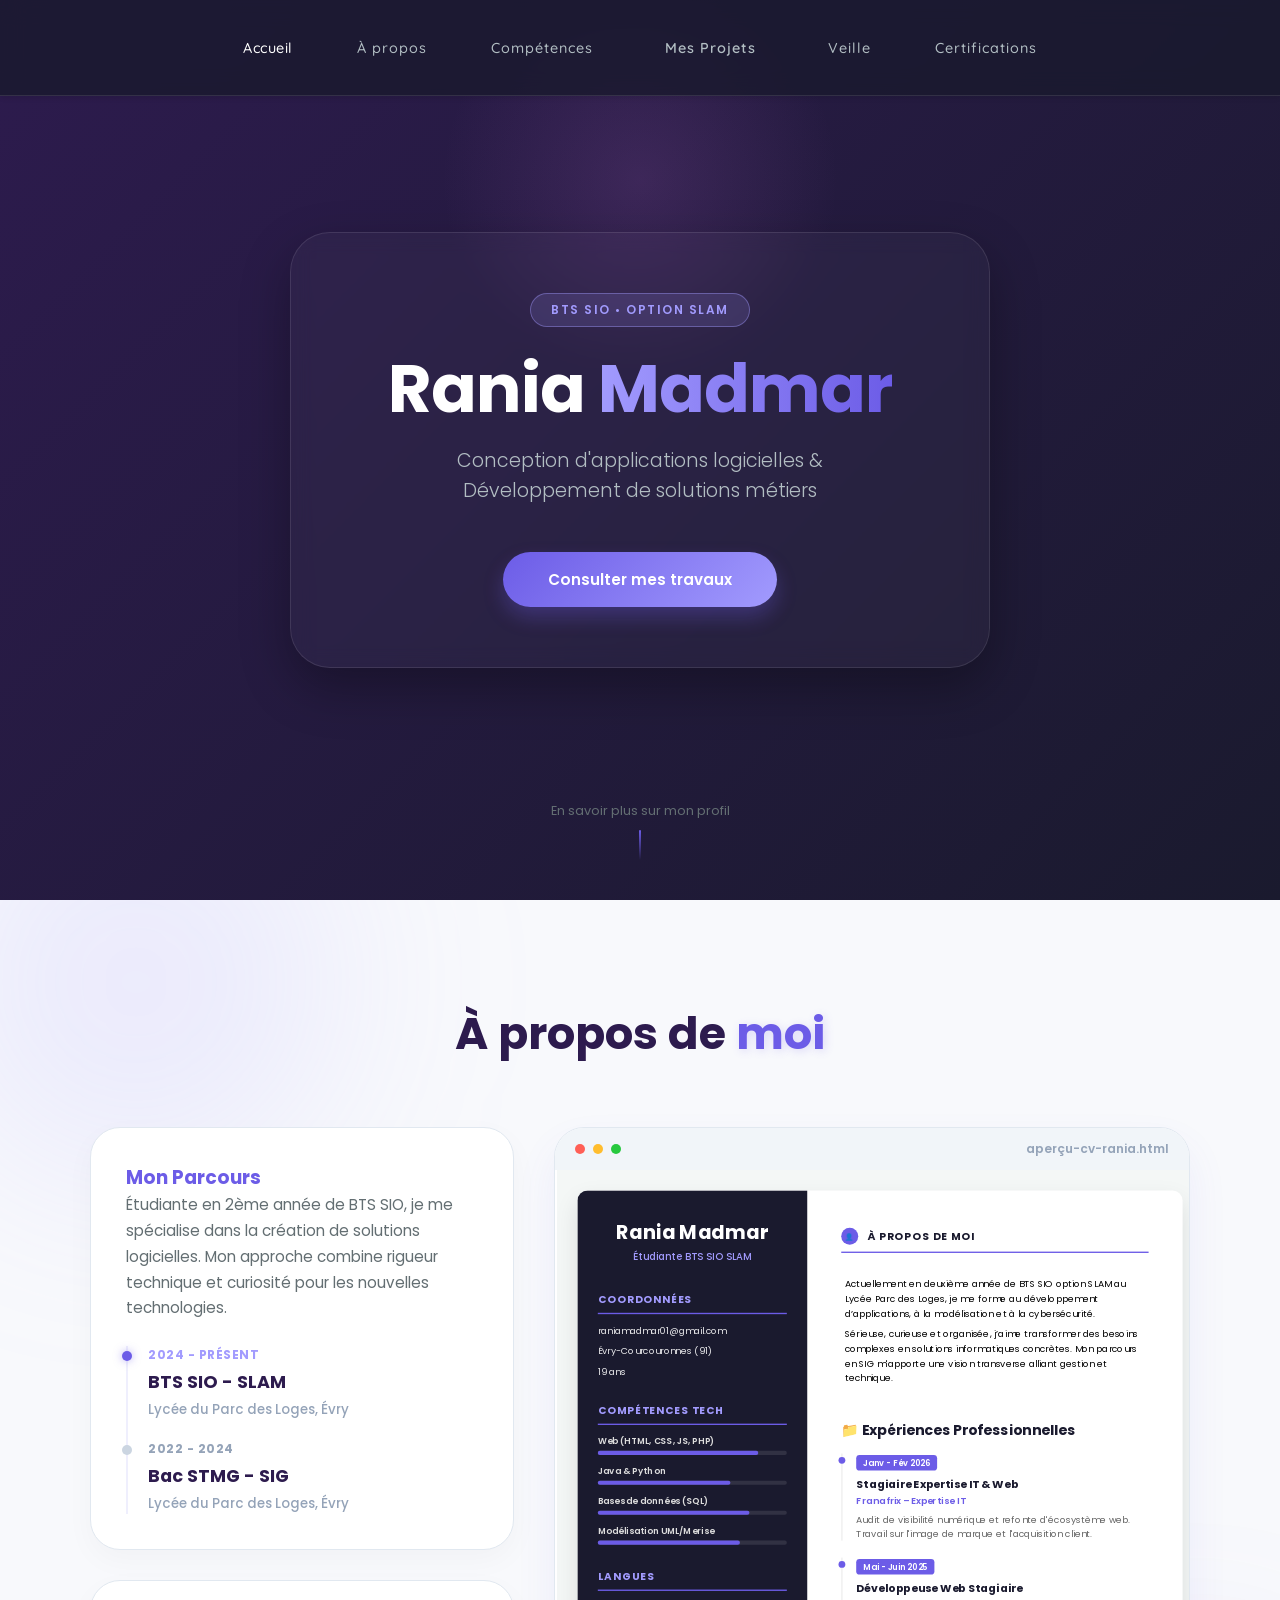
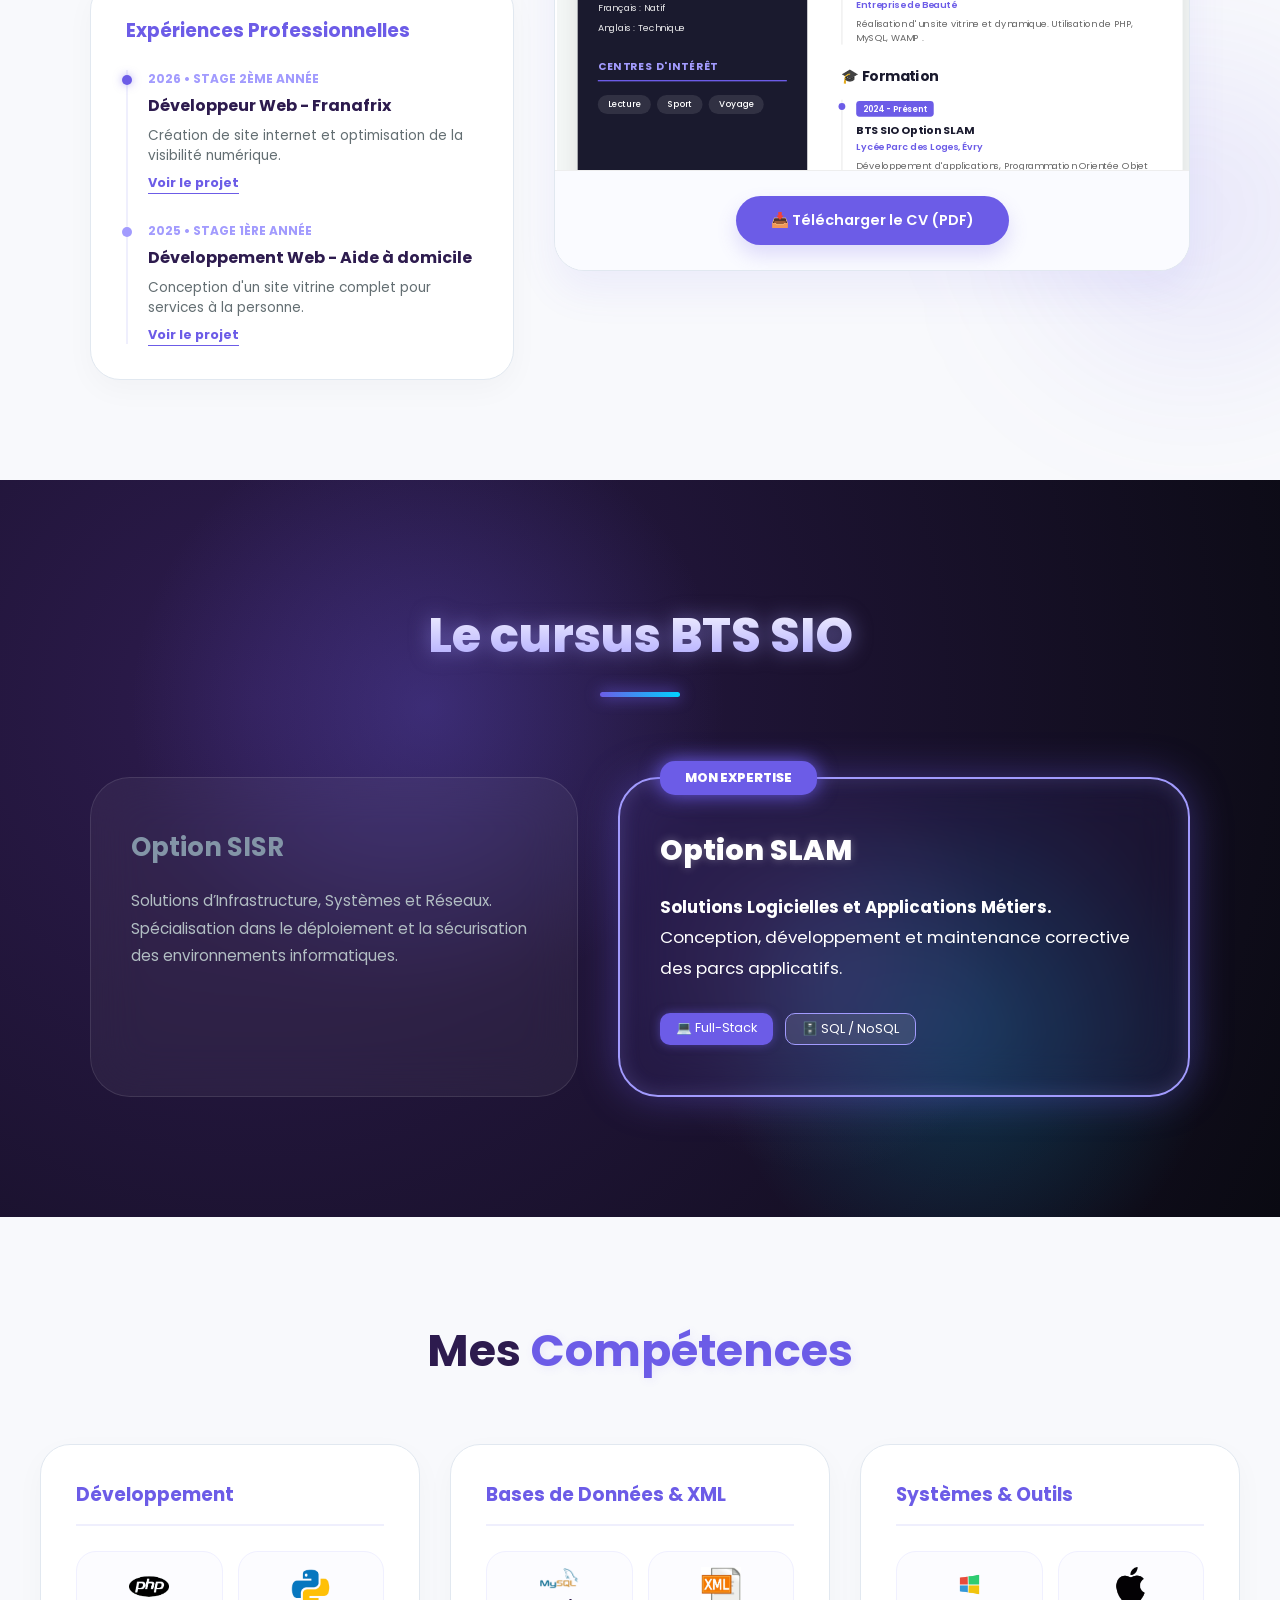
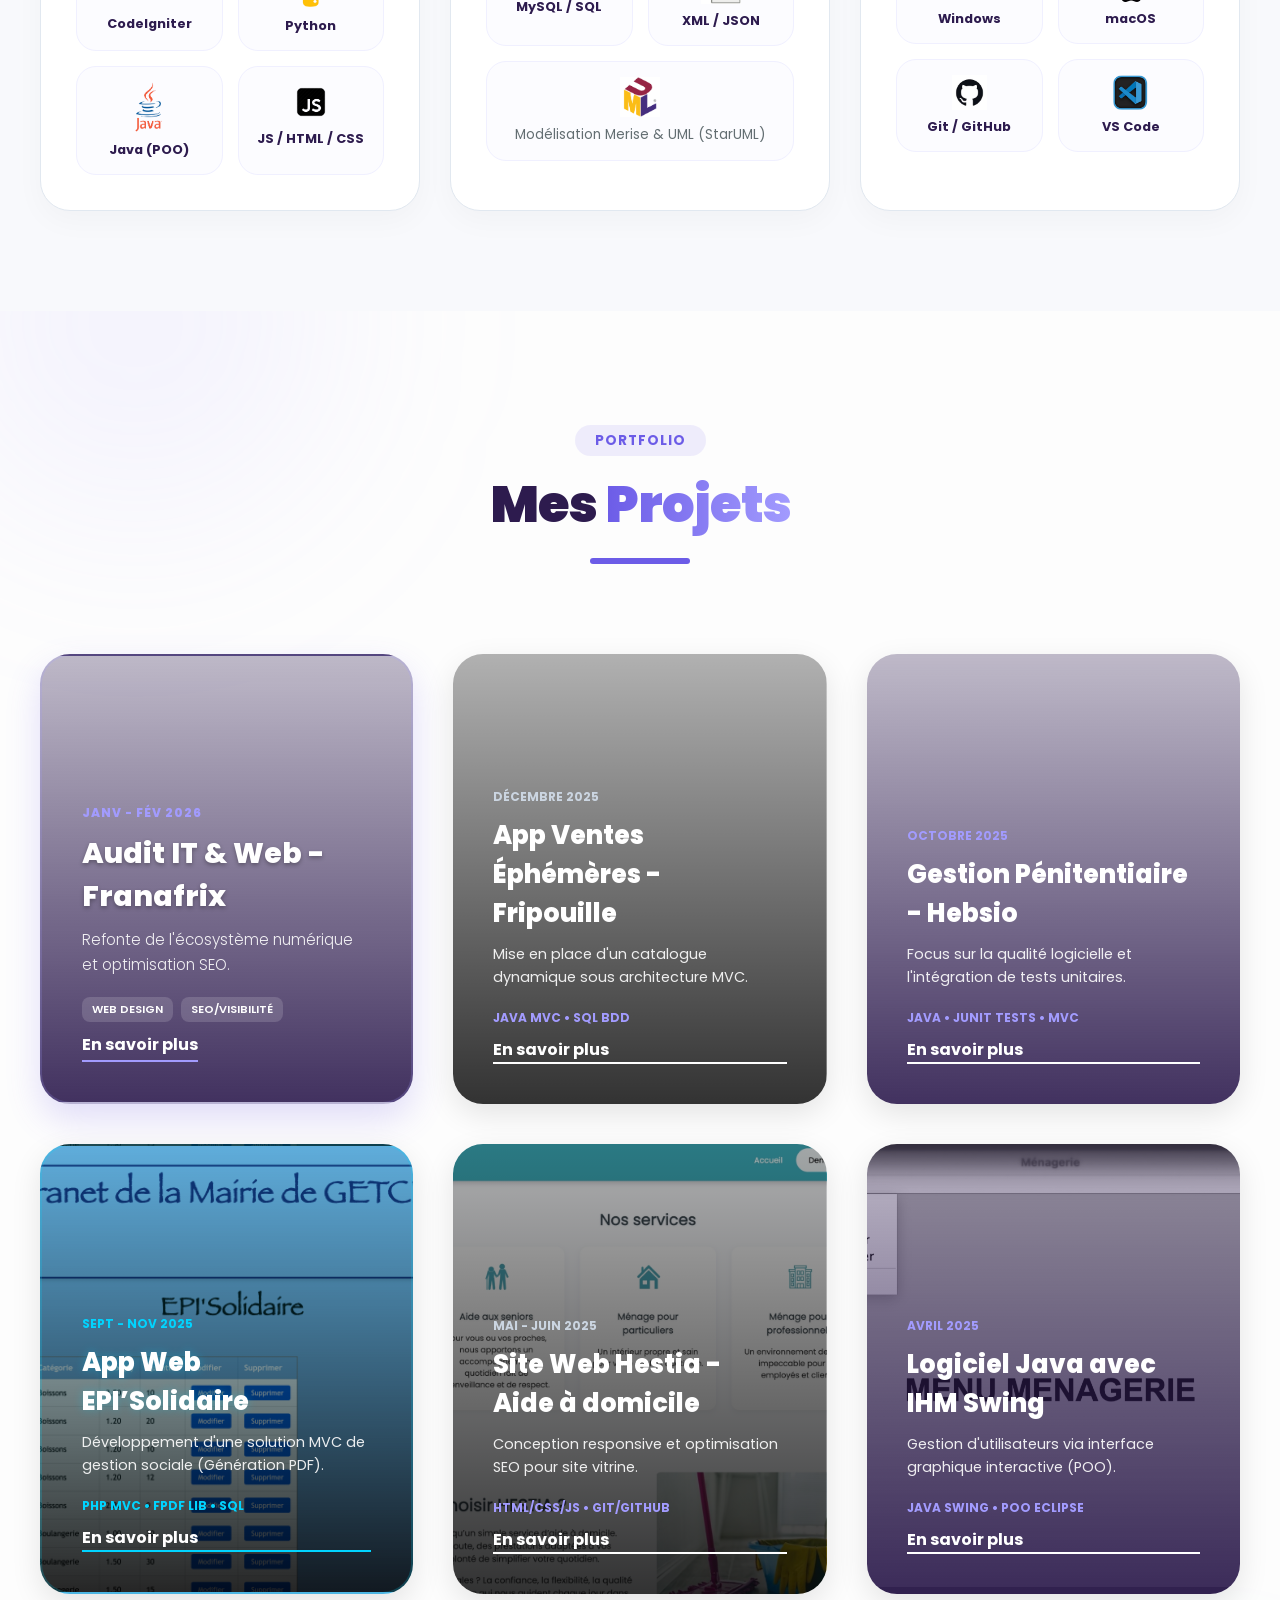
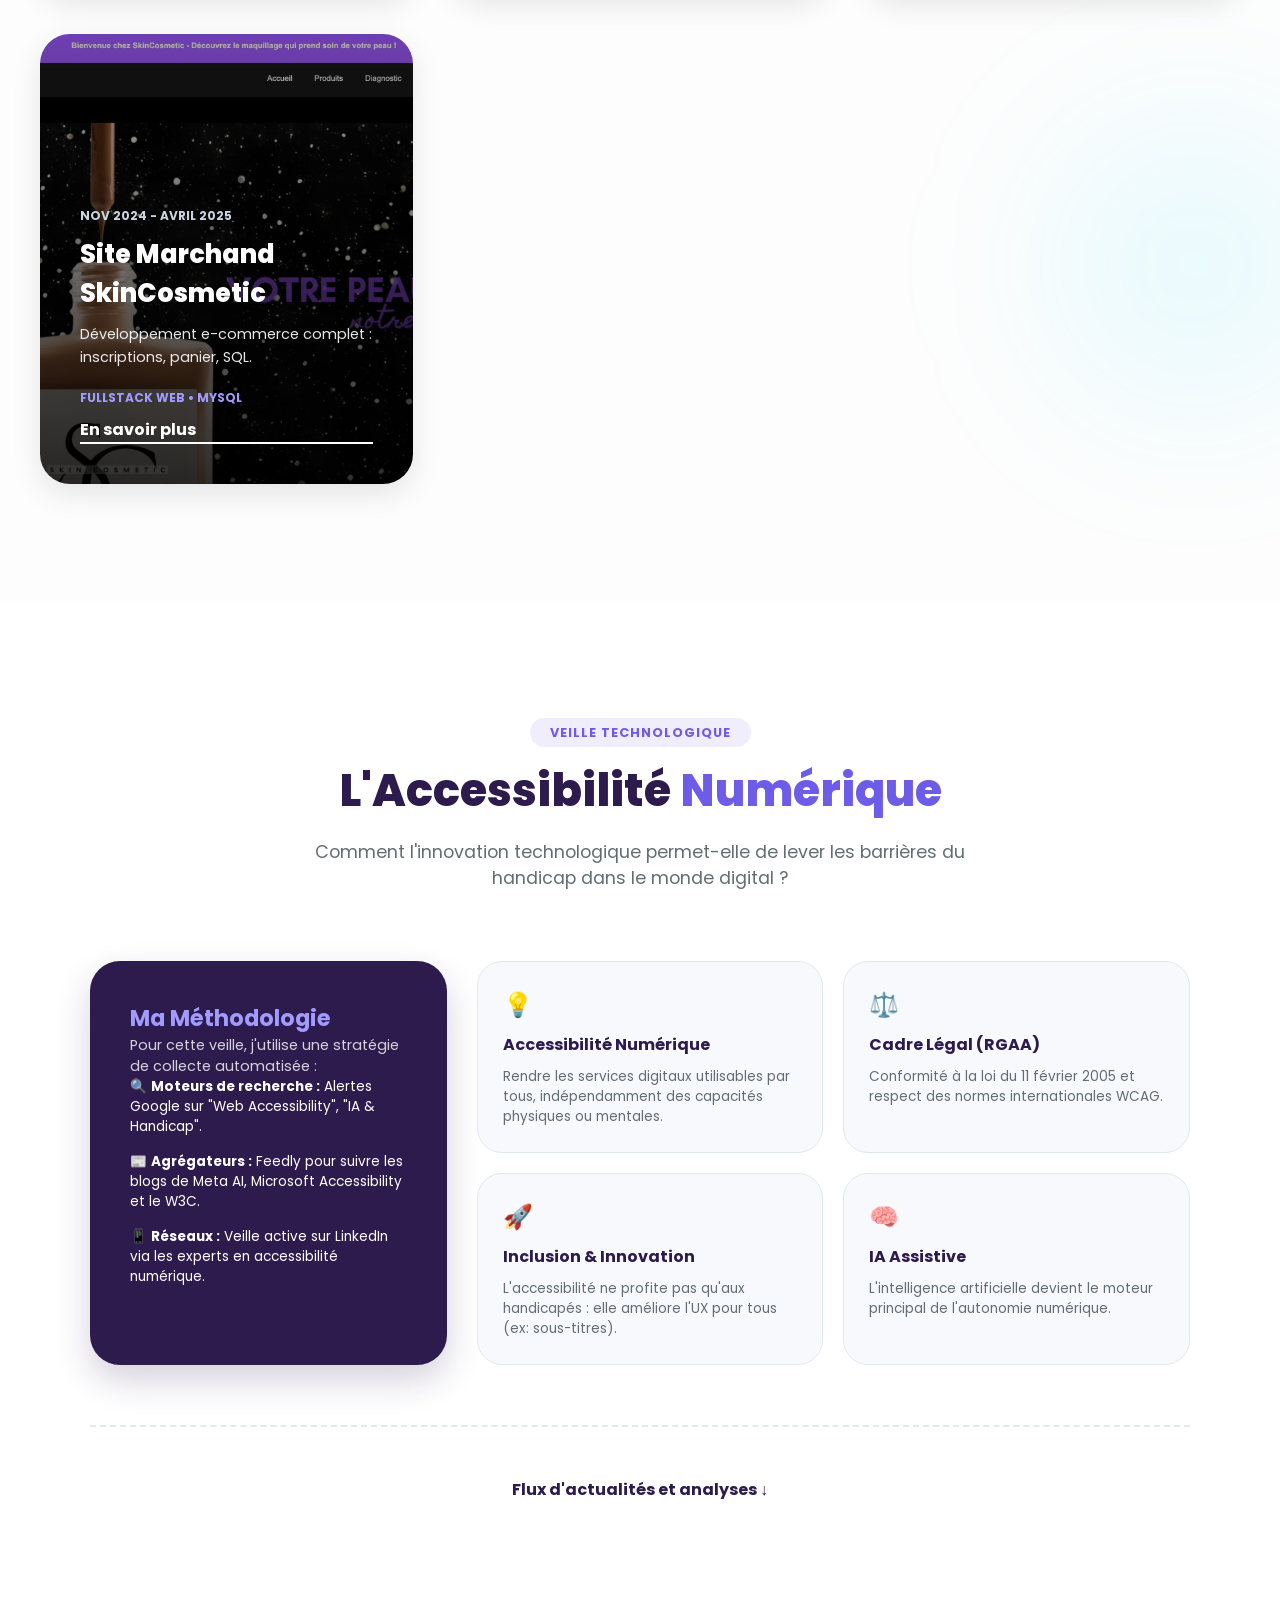
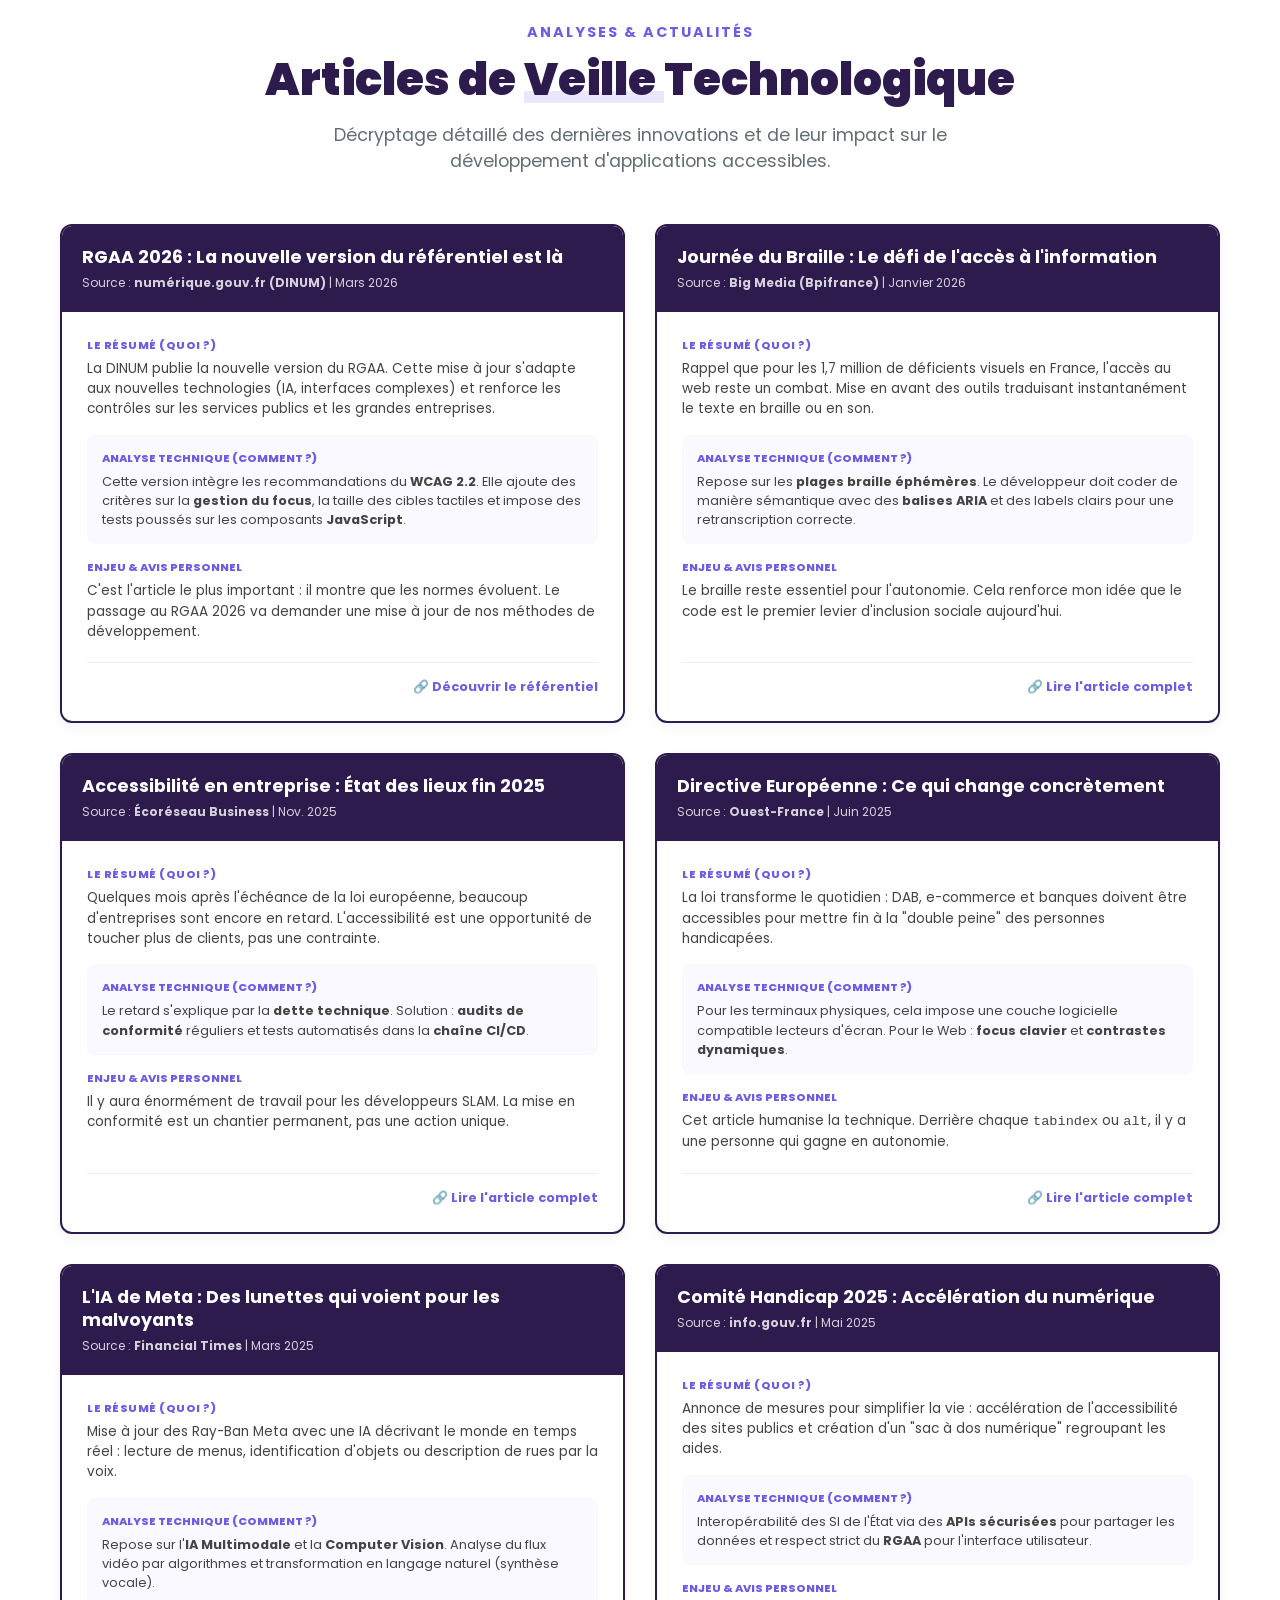
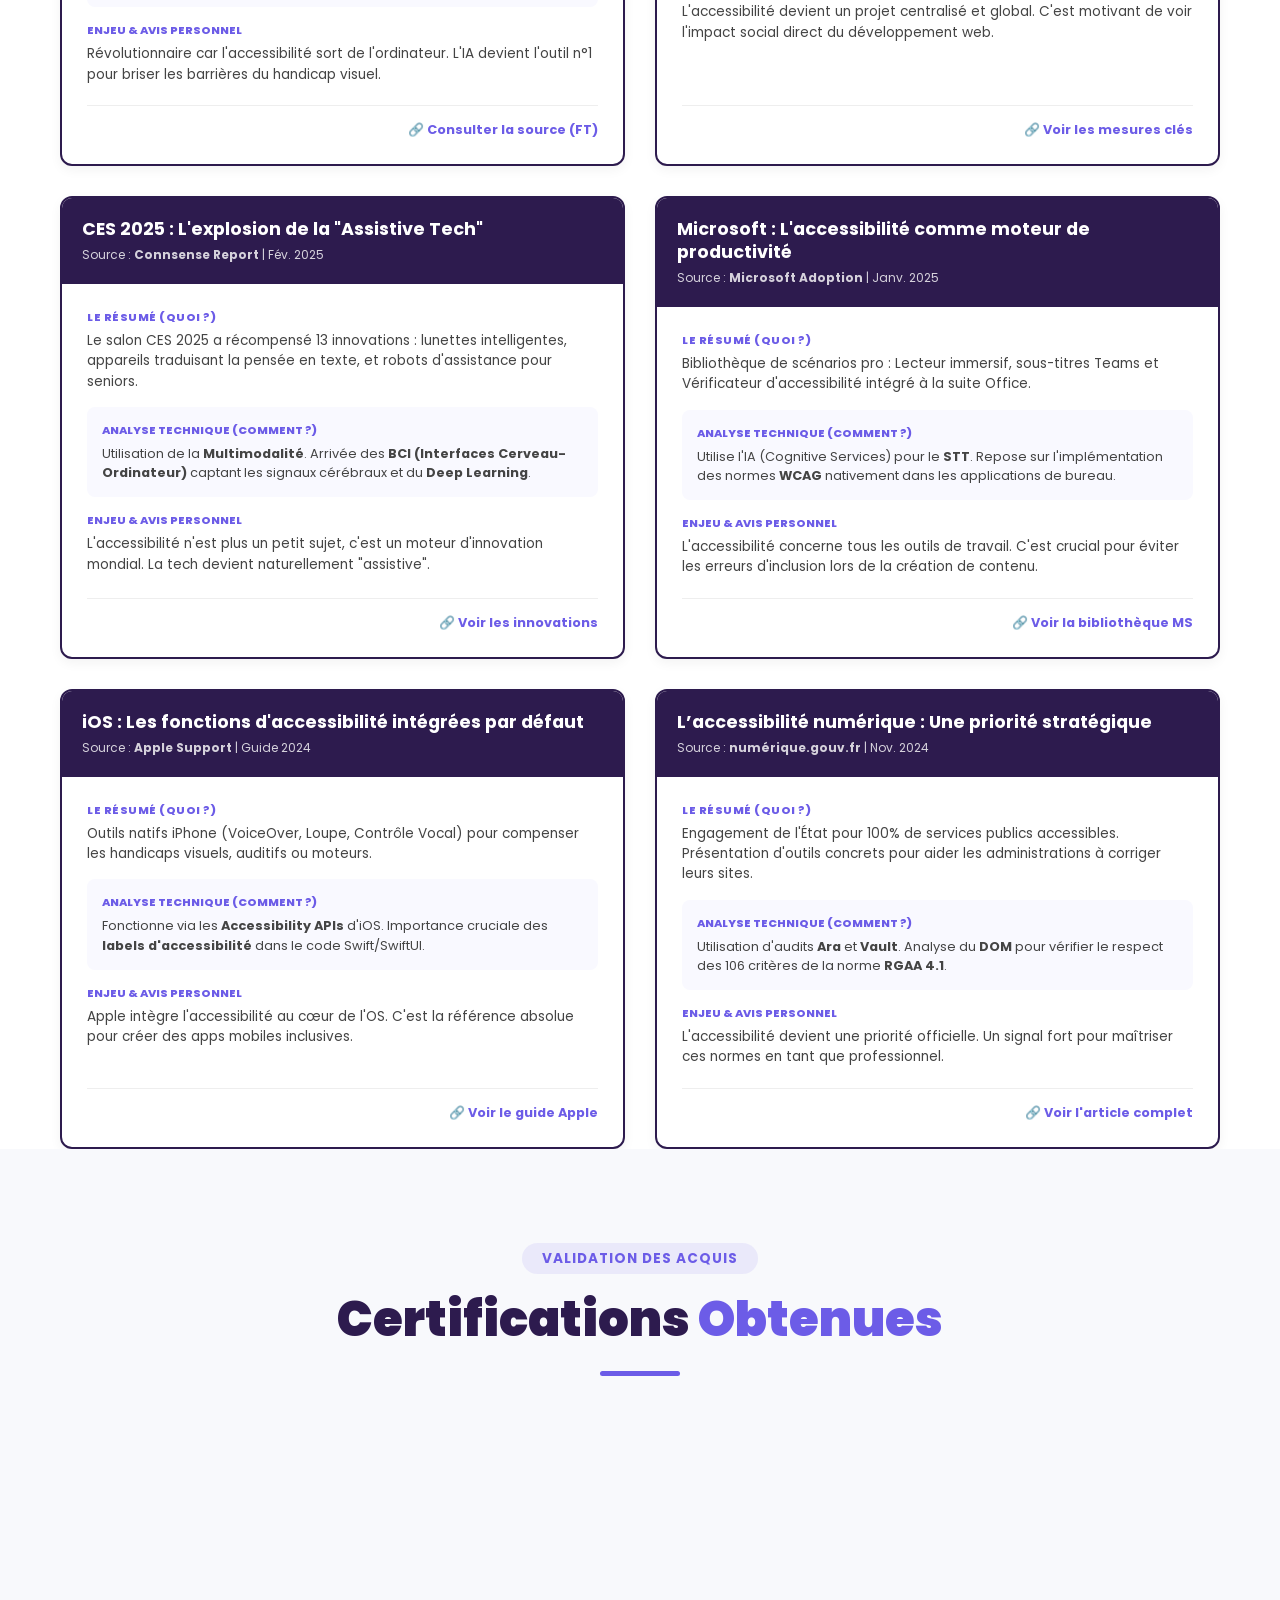
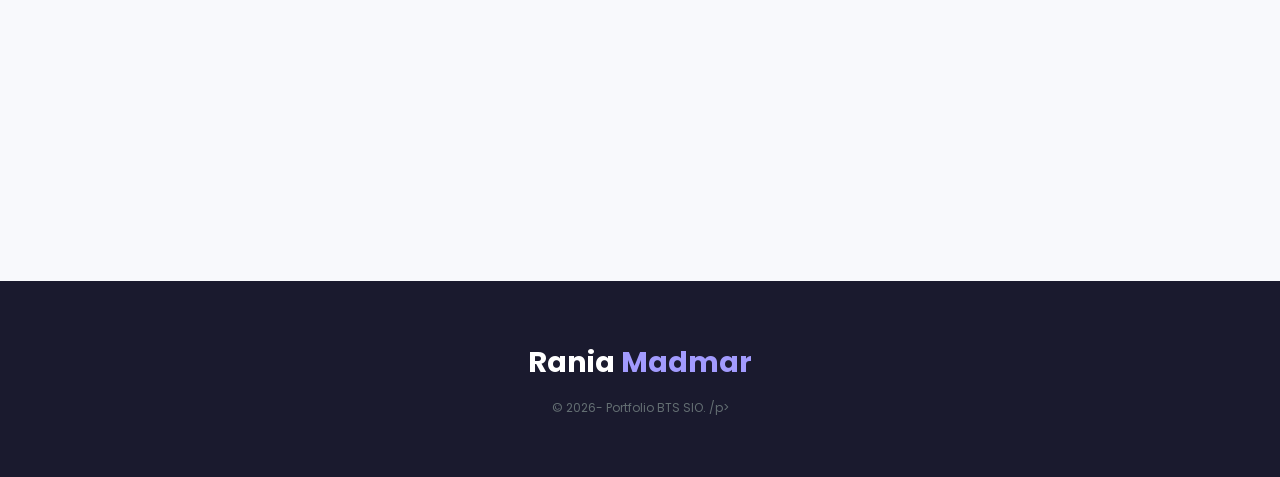
==== index.html @ 6834ab9e "Add files via upload" ====
<html>

<style>
  /* Style des liens dans les projets */
  .projet a {
    text-decoration: none;
    /* supprime le soulignement */
    color: inherit;
    /* garde la couleur du texte h3 */
  }

  /* Optionnel : ajouter un petit effet au survol */
  .projet a:hover h3 {
    color: #c4a589;
    /* change la couleur du titre au survol */
  }

  .projet img {
    max-width: 250px;
    /* ou la taille que tu veux */
    height: auto;
    /* pour garder les proportions */
    display: block;
    margin: auto;
    /* pour centrer l'image */
    border-radius: 8px;
    /* optionnel, pour arrondir les coins */
  }
</style>

<head>
  <meta charset="UTF-8"> <!-- Encodage des caractères -->
  <title>Portfolio - Rania Madmar</title>
  <link rel="stylesheet" href="style.css"> <!-- Fichier CSS principal -->

  <link rel="stylesheet" href="https://cdnjs.cloudflare.com/ajax/libs/font-awesome/6.4.0/css/all.min.css">
  <!-- Icônes FontAwesome -->
</head>

<body>

  <!-- PARTIE : EN-TÊTE + MENU -->
  <header style="
    position: fixed; 
    top: 0; 
    left: 0; 
    width: 100%; 
    z-index: 1000; 
    background: rgba(26, 26, 46, 0.8); 
    backdrop-filter: blur(12px); 
    -webkit-backdrop-filter: blur(12px); 
    border-bottom: 1px solid rgba(255, 255, 255, 0.1);
    font-family: 'Poppins', sans-serif;
">
    <nav style="
        max-width: 1200px; 
        margin: 0 auto; 
        padding: 15px 20px; 
        display: flex; 
        justify-content: center; 
        align-items: center;
    ">
      <ul style="
            list-style: none; 
            display: flex; 
            gap: clamp(15px, 4vw, 40px); 
            margin: 0; 
            padding: 0;
        ">
        <li>
          <a href="#accueil" style="
                    text-decoration: none; 
                    color: #ffffff; 
                    font-size: 0.9rem; 
                    font-weight: 500; 
                    letter-spacing: 0.5px; 
                    transition: 0.3s;
                    padding: 8px 12px;
                ">Accueil</a>
        </li>
        <li>
          <a href="#a-propos" style="
                    text-decoration: none; 
                    color: #b2bec3; 
                    font-size: 0.9rem; 
                    font-weight: 500; 
                    transition: 0.3s;
                    padding: 8px 12px;
                ">À propos</a>
        </li>
        <li>
          <a href="#competences" style="
                    text-decoration: none; 
                    color: #b2bec3; 
                    font-size: 0.9rem; 
                    font-weight: 500; 
                    transition: 0.3s;
                    padding: 8px 12px;
                ">Compétences</a>
        </li>
        <li>
          <a href="#projets" style="
                    text-decoration: none; 
                  color: #b2bec3;  
                    padding: 8px 20px; 
                    border-radius: 50px; 
                    font-size: 0.9rem; 
                    font-weight: 600; 
                    transition: 0.3s;
                ">Mes Projets</a>
        </li>
        <li>
          <a href="#veille" style="
                    text-decoration: none; 
                    color: #b2bec3; 
                    font-size: 0.9rem; 
                    font-weight: 500; 
                    transition: 0.3s;
                    padding: 8px 12px;
                ">Veille</a>
        </li>
        <li>
          <a href="#certifications" style="
                    text-decoration: none; 
                    color: #b2bec3; 
                    font-size: 0.9rem; 
                    font-weight: 500; 
                    transition: 0.3s;
                    padding: 8px 12px;
                ">Certifications</a>
        </li>
      </ul>
    </nav>
  </header>

  <section id="accueil" style="
    height: 100vh; 
    display: flex; 
    flex-direction: column; 
    justify-content: center; 
    align-items: center; 
    background: linear-gradient(135deg, #2d1b4e 0%, #1a1a2e 100%); 
    color: #ffffff; 
    text-align: center; 
    padding: 0 20px;
    font-family: 'Poppins', 'Segoe UI', sans-serif;
    position: relative;
    overflow: hidden;
">

    <div style="
        position: absolute;
        top: 20%;
        left: 50%;
        transform: translate(-50%, -50%);
        width: 400px;
        height: 400px;
        background: radial-gradient(circle, rgba(155, 89, 182, 0.2) 0%, rgba(0,0,0,0) 70%);
        z-index: 1;
        pointer-events: none;
    "></div>

    <div style="
        position: relative;
        z-index: 2;
        background: rgba(255, 255, 255, 0.03);
        backdrop-filter: blur(10px);
        -webkit-backdrop-filter: blur(10px);
        border: 1px solid rgba(255, 255, 255, 0.1);
        padding: 60px 40px;
        border-radius: 40px;
        max-width: 700px;
        width: 90%;
        box-shadow: 0 20px 50px rgba(0, 0, 0, 0.3);
    ">

      <div style="
            display: inline-block;
            background: rgba(162, 155, 254, 0.15);
            border: 1px solid rgba(162, 155, 254, 0.4);
            color: #a29bfe;
            padding: 7px 20px;
            border-radius: 50px;
            font-size: 0.75rem;
            font-weight: 600;
            letter-spacing: 1.5px;
            text-transform: uppercase;
            margin-bottom: 25px;
        ">
        BTS SIO • Option SLAM
      </div>

      <h1 style="
            font-size: clamp(2.8rem, 8vw, 4.2rem); 
            margin: 0; 
            font-weight: 700;
            color: #ffffff;
            letter-spacing: -1px;
            line-height: 1.1;
        ">
        Rania <span
          style="background: linear-gradient(to right, #a29bfe, #6c5ce7); -webkit-background-clip: text; -webkit-text-fill-color: transparent;">Madmar</span>
      </h1>

      <p style="
            font-size: clamp(1rem, 3vw, 1.2rem); 
            color: #b2bec3; 
            margin: 20px 0 45px 0; 
            max-width: 500px;
            margin-left: auto;
            margin-right: auto;
            line-height: 1.6;
            font-weight: 300;
        ">
        Conception d'applications logicielles & Développement de solutions métiers
      </p>

      <a href="#projets" style="
            text-decoration: none;
            background: linear-gradient(135deg, #6c5ce7 0%, #a29bfe 100%);
            color: #ffffff;
            padding: 16px 45px;
            border-radius: 50px;
            font-weight: 600;
            font-size: 0.95rem;
            box-shadow: 0 10px 20px rgba(108, 92, 231, 0.3);
            display: inline-block;
            transition: 0.3s;
        ">
        Consulter mes travaux
      </a>

    </div>

    <a href="#a-propos" style="
        position: absolute;
        bottom: 40px;
        color: #636e72;
        text-decoration: none;
        font-size: 0.8rem;
        display: flex;
        flex-direction: column;
        align-items: center;
        gap: 10px;
    ">
      <span>En savoir plus sur mon profil</span>
      <div
        style="width: 2px; height: 30px; background: linear-gradient(to bottom, #6c5ce7, transparent); border-radius: 2px;">
      </div>
    </a>

  </section>

  <!-- PARTIE : À PROPOS DE MOI -->
  <section id="a-propos" style="
    padding: 100px 20px; 
    background: #f8f9fc; /* Fond clair pur */
    color: #2d3436; 
    font-family: 'Poppins', sans-serif;
    position: relative;
    overflow: hidden;
">
    <div
      style="position: absolute; top: -10%; left: -5%; width: 400px; height: 400px; background: rgba(162, 155, 254, 0.15); filter: blur(100px); border-radius: 50%;">
    </div>
    <div
      style="position: absolute; bottom: 10%; right: -5%; width: 300px; height: 300px; background: rgba(108, 92, 231, 0.1); filter: blur(80px); border-radius: 50%;">
    </div>

    <div style="max-width: 1100px; margin: 0 auto; position: relative; z-index: 2;">

      <h2 style="
            text-align: center; 
            font-size: 2.8rem; 
            margin-bottom: 60px; 
            color: #2d1b4e; /* Violet très foncé pour le contraste */
        ">À propos de <span style="color: #6c5ce7; text-shadow: 2px 2px 10px rgba(108, 92, 231, 0.2);">moi</span></h2>

      <div style="display: flex; flex-wrap: wrap; gap: 40px;">

        <div style="flex: 1; min-width: 300px; display: flex; flex-direction: column; gap: 30px;">

          <div
            style="background: #ffffff; padding: 35px; border-radius: 30px; border: 1px solid #e1e8f0; box-shadow: 0 10px 30px rgba(0,0,0,0.03);">
            <h3 style="color: #6c5ce7; margin-top: 0; font-weight: 700; display: flex; align-items: center; gap: 10px;">

              Mon Parcours
            </h3>
            <p style="font-size: 0.95rem; line-height: 1.7; color: #636e72;">
              Étudiante en 2ème année de BTS SIO, je me spécialise dans la création de solutions logicielles.
              Mon approche combine rigueur technique et curiosité pour les nouvelles technologies.
            </p>

            <div style="margin-top: 25px; border-left: 2px solid #efeffd; padding-left: 20px;">
              <div style="margin-bottom: 20px; position: relative;">
                <div
                  style="position: absolute; left: -26px; top: 5px; width: 10px; height: 10px; background: #6c5ce7; border-radius: 50%; box-shadow: 0 0 8px rgba(108, 92, 231, 0.5);">
                </div>
                <span style="font-size: 0.75rem; color: #a29bfe; font-weight: 700; letter-spacing: 0.5px;">2024 -
                  PRÉSENT</span>
                <h4 style="margin: 5px 0; color: #2d1b4e; font-size: 1.1rem;">BTS SIO - SLAM</h4>
                <small style="color: #94a3b8; font-weight: 500;">Lycée du Parc des Loges, Évry</small>
              </div>
              <div style="position: relative;">
                <div
                  style="position: absolute; left: -26px; top: 5px; width: 10px; height: 10px; background: #cbd5e1; border-radius: 50%;">
                </div>
                <span style="font-size: 0.75rem; color: #94a3b8; font-weight: 700; letter-spacing: 0.5px;">2022 -
                  2024</span>
                <h4 style="margin: 5px 0; color: #2d1b4e; font-size: 1.1rem;">Bac STMG - SIG</h4>
                <small style="color: #94a3b8; font-weight: 500;">Lycée du Parc des Loges, Évry</small>
              </div>
            </div>
          </div>

          <div
            style="background: #ffffff; padding: 35px; border-radius: 30px; border: 1px solid #e1e8f0; box-shadow: 0 10px 30px rgba(0,0,0,0.03);">
            <h3 style="color: #6c5ce7; margin-top: 0; font-weight: 700; display: flex; align-items: center; gap: 10px;">

              Expériences Professionnelles
            </h3>

            <div style="margin-top: 25px; border-left: 2px solid #efeffd; padding-left: 20px;">
              <div style="margin-bottom: 30px; position: relative;">
                <div
                  style="position: absolute; left: -26px; top: 5px; width: 10px; height: 10px; background: #6c5ce7; border-radius: 50%; box-shadow: 0 0 8px rgba(108, 92, 231, 0.5);">
                </div>
                <span style="font-size: 0.75rem; color: #a29bfe; font-weight: 700;">2026 • STAGE 2ÈME ANNÉE</span>
                <h4 style="margin: 5px 0; color: #2d1b4e;">Développeur Web - Franafrix</h4>
                <p style="font-size: 0.85rem; color: #636e72; margin: 8px 0;">Création de site internet et optimisation
                  de
                  la visibilité numérique.</p>
                <a href="projet6.html"
                  style="color: #6c5ce7; font-size: 0.8rem; text-decoration: none; font-weight: 700; border-bottom: 1px solid #6c5ce7; padding-bottom: 2px;">Voir
                  le projet</a>
              </div>
              <div style="position: relative;">
                <div
                  style="position: absolute; left: -26px; top: 5px; width: 10px; height: 10px; background: #a29bfe; border-radius: 50%;">
                </div>
                <span style="font-size: 0.75rem; color: #a29bfe; font-weight: 700;">2025 • STAGE 1ÈRE ANNÉE</span>
                <h4 style="margin: 5px 0; color: #2d1b4e;">Développement Web - Aide à domicile</h4>
                <p style="font-size: 0.85rem; color: #636e72; margin: 8px 0;">Conception d'un site vitrine complet pour
                  services à la personne.</p>
                <a href="projet3.html"
                  style="color: #6c5ce7; font-size: 0.8rem; text-decoration: none; font-weight: 700; border-bottom: 1px solid #6c5ce7; padding-bottom: 2px;">Voir
                  le projet</a>
              </div>
            </div>
          </div>
        </div>
        <div style="flex: 1.5; min-width: 350px;">
          <div
            style="background: #ffffff; border-radius: 30px; overflow: hidden; border: 1px solid #e1e8f0; box-shadow: 0 20px 40px rgba(108, 92, 231, 0.08);">

            <div
              style="background: #f1f5f9; padding: 12px 20px; display: flex; justify-content: space-between; align-items: center;">
              <div style="display: flex; gap: 8px;">
                <div style="width: 10px; height: 10px; background: #ff5f56; border-radius: 50%;"></div>
                <div style="width: 10px; height: 10px; background: #ffbd2e; border-radius: 50%;"></div>
                <div style="width: 10px; height: 10px; background: #27c93f; border-radius: 50%;"></div>
              </div>
              <span style="font-size: 0.75rem; color: #94a3b8; font-weight: 600;">aperçu-cv-rania.html</span>
            </div>

            <div
              style="width: 100%; height: 600px; overflow-y: auto; overflow-x: hidden; background: white; position: relative; scrollbar-width: thin; scrollbar-color: #6c5ce7 #f1f5f9;">
              <div
                style="width: 950px; transform: scale(0.68); transform-origin: top left; margin-bottom: -350px; margin-left: 2px;">
                <iframe src="cv-rania-madmar.html" style="
                    width: 950px; 
                    height: 1150px; 
                    border: none; 
                    display: block;
                ">
                </iframe>
              </div>
            </div>

            <div style="padding: 25px; text-align: center; background: #fafbff; border-top: 1px solid #eee;">
              <a href="cv-rania-madmar.pdf" download style="
            text-decoration: none; 
            background: #6c5ce7; 
            color: white; 
            padding: 14px 35px; 
            border-radius: 50px; 
            font-weight: 600; 
            font-size: 0.9rem;
            display: inline-block;
            box-shadow: 0 10px 20px rgba(108, 92, 231, 0.2);
        ">
                📥 Télécharger le CV (PDF)
              </a>
            </div>
          </div>
        </div>

      </div>
    </div>
  </section>

  <!-- Description du BTS SIO + options -->
  <div style="
    padding: 120px 20px; 
    background: #0f0c29; /* Fond sombre pour faire ressortir la lumière */
    background: radial-gradient(circle at 20% 30%, #2d1b4e 0%, #0a0a12 100%); 
    font-family: 'Poppins', sans-serif;
    color: #ffffff;
    position: relative;
    overflow: hidden;
">
    <div
      style="position: absolute; top: -10%; left: 10%; width: 600px; height: 600px; background: radial-gradient(circle, rgba(108, 92, 231, 0.3) 0%, rgba(108, 92, 231, 0) 70%); border-radius: 50%; z-index: 1;">
    </div>
    <div
      style="position: absolute; bottom: -10%; right: 5%; width: 500px; height: 500px; background: radial-gradient(circle, rgba(0, 212, 255, 0.2) 0%, rgba(0, 212, 255, 0) 70%); border-radius: 50%; z-index: 1;">
    </div>
    <div
      style="position: absolute; top: 40%; right: 20%; width: 400px; height: 400px; background: radial-gradient(circle, rgba(162, 155, 254, 0.15) 0%, rgba(162, 155, 254, 0) 70%); border-radius: 50%; z-index: 1;">
    </div>

    <div style="max-width: 1100px; margin: 0 auto; position: relative; z-index: 2;">

      <div style="text-align: center; margin-bottom: 80px;">
        <h3 style="
                font-size: 3rem; 
                font-weight: 800;
                margin-bottom: 20px;
                background: linear-gradient(to bottom, #ffffff, #a29bfe);
                -webkit-background-clip: text;
                -webkit-text-fill-color: transparent;
                filter: drop-shadow(0 0 10px rgba(162, 155, 254, 0.5));
            ">Le cursus BTS SIO</h3>
        <div
          style="width: 80px; height: 5px; background: linear-gradient(to right, #6c5ce7, #00d4ff); margin: 0 auto; border-radius: 10px; box-shadow: 0 0 15px #6c5ce7;">
        </div>
      </div>

      <div style="
            display: flex; 
            flex-wrap: wrap; 
            gap: 40px; 
            justify-content: center;
            align-items: stretch;
        ">
        <div style="
                flex: 1; 
                min-width: 320px; 
                background: rgba(255, 255, 255, 0.05); 
                border: 1px solid rgba(255, 255, 255, 0.1); 
                padding: 50px 40px; 
                border-radius: 40px; 
                backdrop-filter: blur(25px);
                -webkit-backdrop-filter: blur(25px);
            ">
          <h4 style="color: #8395a7; margin: 0; font-size: 1.6rem; font-weight: 700;">Option SISR</h4>
          <p style="color: #b2bec3; font-size: 0.95rem; line-height: 1.8; margin-top: 20px;">
            Solutions d’Infrastructure, Systèmes et Réseaux. Spécialisation dans le déploiement et la sécurisation des
            environnements informatiques.
          </p>
        </div>

        <div style="
                flex: 1.2; 
                min-width: 320px; 
                background: rgba(108, 92, 231, 0.1); 
                border: 2px solid #a29bfe; 
                padding: 50px 40px; 
                border-radius: 40px; 
                position: relative;
                box-shadow: 0 0 40px rgba(108, 92, 231, 0.4), inset 0 0 20px rgba(162, 155, 254, 0.2);
                backdrop-filter: blur(25px);
                -webkit-backdrop-filter: blur(25px);
            ">
          <div style="
                    position: absolute; 
                    top: -18px; 
                    left: 40px; 
                    background: #6c5ce7; 
                    color: #fff; 
                    padding: 8px 25px; 
                    border-radius: 15px; 
                    font-size: 0.8rem; 
                    font-weight: 800;
                    box-shadow: 0 0 20px #6c5ce7;
                ">MON EXPERTISE</div>

          <h4
            style="color: #ffffff; margin: 0; font-size: 1.8rem; font-weight: 800; text-shadow: 0 0 10px rgba(255,255,255,0.3);">
            Option SLAM</h4>
          <p style="color: #ffffff; font-size: 1.05rem; line-height: 1.8; margin-top: 20px; font-weight: 400;">
            <strong>Solutions Logicielles et Applications Métiers.</strong> Conception, développement et maintenance
            corrective des parcs applicatifs.
          </p>

          <div style="
                    margin-top: 30px; 
                    display: flex;
                    flex-wrap: wrap;
                    gap: 12px;
                ">
            <span
              style="font-size: 0.8rem; background: #6c5ce7; color: white; padding: 6px 16px; border-radius: 10px; box-shadow: 0 0 10px rgba(108, 92, 231, 0.5);">💻
              Full-Stack</span>
            <span
              style="font-size: 0.8rem; background: rgba(255,255,255,0.1); border: 1px solid #a29bfe; color: white; padding: 6px 16px; border-radius: 10px;">🗄️
              SQL / NoSQL</span>
          </div>
        </div>
      </div>
    </div>
  </div>

  <!-- SECTION COMPÉTENCES -->
  <section id="competences" style="
      padding: 100px 20px; 
      background: #f8f9fc; 
      color: #2d3436; 
      font-family: 'Poppins', sans-serif;
  ">
    <div style="max-width: 1200px; margin: 0 auto;">

      <h2 style="
              text-align: center; 
              font-size: 2.8rem; 
              margin-bottom: 60px; 
              color: #2d1b4e;
          ">Mes <span style="color: #6c5ce7; text-shadow: 2px 2px 10px rgba(108, 92, 231, 0.1);">Compétences</span>
      </h2>

      <div style="
              display: grid; 
              grid-template-columns: repeat(auto-fit, minmax(320px, 1fr)); 
              gap: 30px;
          ">

        <div
          style="background: #ffffff; border: 1px solid #e1e8f0; padding: 35px; border-radius: 30px; box-shadow: 0 10px 30px rgba(0,0,0,0.03);">
          <h3
            style="color: #6c5ce7; border-bottom: 2px solid #efeffd; padding-bottom: 15px; margin-bottom: 25px; font-weight: 700;">
            Développement
          </h3>
          <div style="display: grid; grid-template-columns: 1fr 1fr; gap: 15px;">
            <div
              style="text-align: center; padding: 15px; background: #fcfcff; border: 1px solid #f0f0ff; border-radius: 20px;">
              <img src="php.png" width="40" style="margin-bottom: 8px;"><br>
              <span style="font-size: 0.8rem; font-weight: 700; color: #2d1b4e;">CodeIgniter</span>
            </div>
            <div
              style="text-align: center; padding: 15px; background: #fcfcff; border: 1px solid #f0f0ff; border-radius: 20px;">
              <img src="python.png" width="40" style="margin-bottom: 8px;"><br>
              <span style="font-size: 0.8rem; font-weight: 700; color: #2d1b4e;">Python</span>
            </div>
            <div
              style="text-align: center; padding: 15px; background: #fcfcff; border: 1px solid #f0f0ff; border-radius: 20px;">
              <img src="java.png" width="40" style="margin-bottom: 8px;"><br>
              <span style="font-size: 0.8rem; font-weight: 700; color: #2d1b4e;">Java (POO)</span>
            </div>
            <div
              style="text-align: center; padding: 15px; background: #fcfcff; border: 1px solid #f0f0ff; border-radius: 20px;">
              <img src="javascript.png" width="40" style="margin-bottom: 8px;"><br>
              <span style="font-size: 0.8rem; font-weight: 700; color: #2d1b4e;">JS / HTML / CSS</span>
            </div>
          </div>
        </div>

        <div
          style="background: #ffffff; border: 1px solid #e1e8f0; padding: 35px; border-radius: 30px; box-shadow: 0 10px 30px rgba(0,0,0,0.03);">
          <h3
            style="color: #6c5ce7; border-bottom: 2px solid #efeffd; padding-bottom: 15px; margin-bottom: 25px; font-weight: 700;">
            Bases de Données & XML
          </h3>
          <div style="display: grid; grid-template-columns: 1fr 1fr; gap: 15px;">
            <div
              style="text-align: center; padding: 15px; background: #fcfcff; border: 1px solid #f0f0ff; border-radius: 20px;">
              <img src="mysql.png" width="40" style="margin-bottom: 8px;"><br>
              <span style="font-size: 0.8rem; font-weight: 700; color: #2d1b4e;">MySQL / SQL</span>
            </div>
            <div
              style="text-align: center; padding: 15px; background: #fcfcff; border: 1px solid #f0f0ff; border-radius: 20px;">
              <img src="xml.png" width="40" style="margin-bottom: 8px;"><br>
              <span style="font-size: 0.8rem; font-weight: 700; color: #2d1b4e;">XML / JSON</span>
            </div>
            <div
              style="text-align: center; grid-column: span 2; padding: 15px; background: #fcfcff; border: 1px solid #f0f0ff; border-radius: 20px;">
              <img src="uml.png" width="40" style="margin-bottom: 8px;"><br>

              <span style="font-size: 0.85rem; color: #636e72;">Modélisation Merise & UML (StarUML)</span>
            </div>
          </div>
        </div>

        <div
          style="background: #ffffff; border: 1px solid #e1e8f0; padding: 35px; border-radius: 30px; box-shadow: 0 10px 30px rgba(0,0,0,0.03);">
          <h3
            style="color: #6c5ce7; border-bottom: 2px solid #efeffd; padding-bottom: 15px; margin-bottom: 25px; font-weight: 700;">
            Systèmes & Outils
          </h3>
          <div style="display: grid; grid-template-columns: 1fr 1fr; gap: 15px;">
            <div
              style="text-align: center; padding: 15px; background: #fcfcff; border: 1px solid #f0f0ff; border-radius: 20px;">
              <img src="windows.png" width="35" style="margin-bottom: 8px;"><br>
              <span style="font-size: 0.8rem; font-weight: 700; color: #2d1b4e;">Windows</span>
            </div>
            <div
              style="text-align: center; padding: 15px; background: #fcfcff; border: 1px solid #f0f0ff; border-radius: 20px;">
              <img src="apple.png" width="35" style="margin-bottom: 8px;"><br>
              <span style="font-size: 0.8rem; font-weight: 700; color: #2d1b4e;">macOS</span>
            </div>
            <div
              style="text-align: center; padding: 15px; background: #fcfcff; border: 1px solid #f0f0ff; border-radius: 20px;">
              <img src="github-logo.png" width="35" style="margin-bottom: 8px;"><br>
              <span style="font-size: 0.8rem; font-weight: 700; color: #2d1b4e;">Git / GitHub</span>
            </div>
            <div
              style="text-align: center; padding: 15px; background: #fcfcff; border: 1px solid #f0f0ff; border-radius: 20px;">
              <img src="visualstudiocode.png" width="35" style="margin-bottom: 8px;"><br>
              <span style="font-size: 0.8rem; font-weight: 700; color: #2d1b4e;">VS Code</span>
            </div>
          </div>
        </div>

      </div>
    </div>
  </section>

  <!-- SECTION : MES PROJETS -->
  <section id="projets" style="
    padding: 120px 20px; 
    background: #fdfdfd; 
    font-family: 'Poppins', sans-serif;
    position: relative;
    overflow: hidden;
">
    <div
      style="position: absolute; top: -10%; left: -5%; width: 400px; height: 400px; background: rgba(162, 155, 254, 0.1); filter: blur(100px); border-radius: 50%;">
    </div>
    <div
      style="position: absolute; bottom: 10%; right: -5%; width: 300px; height: 300px; background: rgba(0, 212, 255, 0.08); filter: blur(80px); border-radius: 50%;">
    </div>

    <div style="max-width: 1200px; margin: 0 auto; position: relative; z-index: 2;">

      <div style="text-align: center; margin-bottom: 90px;">
        <span
          style="font-size: 0.85rem; background: rgba(108, 92, 231, 0.1); color: #6c5ce7; padding: 6px 20px; border-radius: 20px; font-weight: 700; letter-spacing: 1px;">PORTFOLIO</span>
        <h2 style="
                font-size: 3.2rem; 
                font-weight: 900; 
                color: #2d1b4e; 
                margin: 15px 0;
                letter-spacing: -1px;
            ">Mes <span
            style="background: linear-gradient(to right, #6c5ce7, #a29bfe); -webkit-background-clip: text; -webkit-text-fill-color: transparent;">Projets
          </span></h2>
        <div style="width: 100px; height: 6px; background: #6c5ce7; border-radius: 10px; margin: 0 auto;"></div>
      </div>

      <div
        style="display: grid; grid-template-columns: repeat(auto-fit, minmax(350px, 1fr)); gap: 40px; align-items: stretch;">

        <div class="projet-card" style="
                background-image: linear-gradient(to bottom, rgba(45, 27, 78, 0.3), rgba(45, 27, 78, 0.9)), url('franafrix.jpg');
                background-size: cover;
                background-position: center;
                border-radius: 30px;
                padding: 40px;
                color: white;
                height: 450px;
                display: flex;
                flex-direction: column;
                justify-content: flex-end;
                box-shadow: 0 15px 35px rgba(108, 92, 231, 0.2);
                transition: transform 0.4s ease, box-shadow 0.4s ease;
                border: 2px solid rgba(162, 155, 254, 0.2);
                cursor: pointer;
            "
          onmouseover="this.style.transform='translateY(-10px) scale(1.02)'; this.style.boxShadow='0 25px 50px rgba(108, 92, 231, 0.4)';"
          onmouseout="this.style.transform='translateY(0) scale(1)'; this.style.boxShadow='0 15px 35px rgba(108, 92, 231, 0.2)';">
          <span style="font-size: 0.75rem; color: #a29bfe; font-weight: 800; letter-spacing: 1px;">JANV - FÉV
            2026</span>
          <h3 style="font-size: 1.8rem; font-weight: 800; margin: 10px 0; text-shadow: 0 2px 4px rgba(0,0,0,0.3);">Audit
            IT & Web - Franafrix</h3>
          <p style="font-size: 0.95rem; opacity: 0.9; line-height: 1.6; margin-bottom: 20px; font-weight: 300;">Refonte
            de
            l'écosystème numérique et optimisation SEO.</p>
          <div style="display: flex; flex-wrap: wrap; gap: 8px; margin-bottom: 10px;">
            <span
              style="font-size: 0.7rem; background: rgba(255,255,255,0.15); padding: 4px 10px; border-radius: 8px; font-weight: 600;">WEB
              DESIGN</span>
            <span
              style="font-size: 0.7rem; background: rgba(255,255,255,0.15); padding: 4px 10px; border-radius: 8px; font-weight: 600;">SEO/VISIBILITÉ</span>
          </div>
          <a href="projet7.html"
            style="text-decoration: none; color: white; font-weight: 700; border-bottom: 2px solid #a29bfe; padding-bottom: 3px; align-self: flex-start;">En
            savoir plus</a>
        </div>

        <div class="projet-card" style="
                background-image: linear-gradient(to bottom, rgba(0,0,0,0.3), rgba(0,0,0,0.8)), url('fripouille.jpg');
                background-size: cover; background-position: center; border-radius: 30px; padding: 40px; color: white; height: 450px; display: flex; flex-direction: column; justify-content: flex-end; box-shadow: 0 10px 30px rgba(0,0,0,0.1); transition: 0.4s;
            " onmouseover="this.style.transform='translateY(-10px)';"
          onmouseout="this.style.transform='translateY(0)';">
          <span style="font-size: 0.75rem; color: #cbd5e1; font-weight: 700;">DÉCEMBRE 2025</span>
          <h3 style="font-size: 1.6rem; font-weight: 800; margin: 10px 0;">App Ventes Éphémères - Fripouille</h3>
          <p style="font-size: 0.9rem; opacity: 0.9; line-height: 1.6; margin-bottom: 20px;">Mise en place d'un
            catalogue
            dynamique sous architecture MVC.</p>
          <div style="margin-bottom: 10px; color: #a29bfe; font-size: 0.75rem; font-weight: 700;">JAVA MVC • SQL BDD
          </div>
          <a href="projet6.html"
            style="color: white; font-weight: 700; text-decoration: none; border-bottom: 2px solid white;">En savoir
            plus</a>
        </div>

        <div class="projet-card" style="
                background-image: linear-gradient(to bottom, rgba(45, 27, 78, 0.3), rgba(45, 27, 78, 0.9)), url('hebsio.jpg');
                background-size: cover; background-position: center; border-radius: 30px; padding: 40px; color: white; height: 450px; display: flex; flex-direction: column; justify-content: flex-end; box-shadow: 0 10px 30px rgba(0,0,0,0.1); transition: 0.4s;
            " onmouseover="this.style.transform='translateY(-10px)';"
          onmouseout="this.style.transform='translateY(0)';">
          <span style="font-size: 0.75rem; color: #a29bfe; font-weight: 700;">OCTOBRE 2025</span>
          <h3 style="font-size: 1.6rem; font-weight: 800; margin: 10px 0;">Gestion Pénitentiaire - Hebsio</h3>
          <p style="font-size: 0.9rem; opacity: 0.9; line-height: 1.6; margin-bottom: 20px;">Focus sur la qualité
            logicielle et l'intégration de tests unitaires.</p>
          <div style="margin-bottom: 10px; color: #a29bfe; font-size: 0.75rem; font-weight: 700;">JAVA • JUNIT TESTS •
            MVC
          </div>
          <a href="projet5.html"
            style="color: white; font-weight: 700; text-decoration: none; border-bottom: 2px solid white;">En savoir
            plus</a>
        </div>

        <div class="projet-card" style="
                background-image: linear-gradient(to bottom, rgba(0, 184, 212, 0.2), rgba(0,0,0,0.85)), url('getcet.jpg');
                background-size: cover; background-position: center; border-radius: 30px; padding: 40px; color: white; height: 450px; display: flex; flex-direction: column; justify-content: flex-end; box-shadow: 0 10px 30px rgba(0,0,0,0.1); transition: 0.4s; border: 2px solid rgba(0, 212, 255, 0.2);
            " onmouseover="this.style.transform='translateY(-10px)'; this.style.borderColor='#00d4ff';"
          onmouseout="this.style.transform='translateY(0)'; this.style.borderColor='rgba(0, 212, 255, 0.2)';">
          <span style="font-size: 0.75rem; color: #00d4ff; font-weight: 700;">SEPT - NOV 2025</span>
          <h3
            style="font-size: 1.6rem; font-weight: 800; margin: 10px 0; text-shadow: 0 0 10px rgba(0, 212, 255, 0.3);">
            App Web EPI’Solidaire</h3>
          <p style="font-size: 0.9rem; opacity: 0.9; line-height: 1.6; margin-bottom: 20px;">Développement d'une
            solution
            MVC de gestion sociale (Génération PDF).</p>
          <div style="margin-bottom: 10px; color: #00d4ff; font-size: 0.75rem; font-weight: 700;">PHP MVC • FPDF LIB •
            SQL
          </div>
          <a href="projet4.html"
            style="color: white; font-weight: 700; text-decoration: none; border-bottom: 2px solid #00d4ff;">En savoir
            plus</a>
        </div>

        <div class="projet-card" style="
                background-image: linear-gradient(to bottom, rgba(0,0,0,0.3), rgba(0,0,0,0.8)), url('hestia.jpg');
                background-size: cover; background-position: center; border-radius: 30px; padding: 40px; color: white; height: 450px; display: flex; flex-direction: column; justify-content: flex-end; box-shadow: 0 10px 30px rgba(0,0,0,0.1); transition: 0.4s;
            " onmouseover="this.style.transform='translateY(-10px)';"
          onmouseout="this.style.transform='translateY(0)';">
          <span style="font-size: 0.75rem; color: #cbd5e1; font-weight: 700;">MAI - JUIN 2025</span>
          <h3 style="font-size: 1.6rem; font-weight: 800; margin: 10px 0;">Site Web Hestia - Aide à domicile</h3>
          <p style="font-size: 0.9rem; opacity: 0.9; line-height: 1.6; margin-bottom: 20px;">Conception responsive et
            optimisation SEO pour site vitrine.</p>
          <div style="margin-bottom: 10px; color: #a29bfe; font-size: 0.75rem; font-weight: 700;">HTML/CSS/JS •
            GIT/GITHUB
          </div>
          <a href="projet3.html"
            style="color: white; font-weight: 700; text-decoration: none; border-bottom: 2px solid white;">En savoir
            plus</a>
        </div>

        <div class="projet-card" style="
                background-image: linear-gradient(to bottom, rgba(45, 27, 78, 0.3), rgba(45, 27, 78, 0.9)), url('ihm.jpg');
                background-size: cover; background-position: center; border-radius: 30px; padding: 40px; color: white; height: 450px; display: flex; flex-direction: column; justify-content: flex-end; box-shadow: 0 10px 30px rgba(0,0,0,0.1); transition: 0.4s;
            " onmouseover="this.style.transform='translateY(-10px)';"
          onmouseout="this.style.transform='translateY(0)';">
          <span style="font-size: 0.75rem; color: #a29bfe; font-weight: 700;">AVRIL 2025</span>
          <h3 style="font-size: 1.6rem; font-weight: 800; margin: 10px 0;">Logiciel Java avec IHM Swing</h3>
          <p style="font-size: 0.9rem; opacity: 0.9; line-height: 1.6; margin-bottom: 20px;">Gestion d'utilisateurs via
            interface graphique interactive (POO).</p>
          <div style="margin-bottom: 10px; color: #a29bfe; font-size: 0.75rem; font-weight: 700;">JAVA SWING • POO
            ECLIPSE
          </div>
          <a href="projet2.html"
            style="color: white; font-weight: 700; text-decoration: none; border-bottom: 2px solid white;">En savoir
            plus</a>
        </div>

        <div class="projet-card" style="
                background-image: linear-gradient(to bottom, rgba(0,0,0,0.3), rgba(0,0,0,0.8)), url('sk.jpg');
                background-size: cover; background-position: center; border-radius: 30px; padding: 40px; color: white; height: 450px; display: flex; flex-direction: column; justify-content: flex-end; box-shadow: 0 10px 30px rgba(0,0,0,0.1); transition: 0.4s;
            " onmouseover="this.style.transform='translateY(-10px)';"
          onmouseout="this.style.transform='translateY(0)';">
          <span style="font-size: 0.75rem; color: #cbd5e1; font-weight: 700;">NOV 2024 - AVRIL 2025</span>
          <h3 style="font-size: 1.6rem; font-weight: 800; margin: 10px 0;">Site Marchand SkinCosmetic</h3>
          <p style="font-size: 0.9rem; opacity: 0.9; line-height: 1.6; margin-bottom: 20px;">Développement e-commerce
            complet : inscriptions, panier, SQL.</p>
          <div style="margin-bottom: 10px; color: #a29bfe; font-size: 0.75rem; font-weight: 700;">FULLSTACK WEB • MYSQL
          </div>
          <a href="projet1.html"
            style="color: white; font-weight: 700; text-decoration: none; border-bottom: 2px solid white;">En savoir
            plus</a>
        </div>

      </div>
    </div>
  </section>
  <section id="veille" style="padding: 120px 20px; background: #ffffff; font-family: 'Poppins', sans-serif;">
    <div style="max-width: 1100px; margin: 0 auto;">

      <div style="text-align: center; margin-bottom: 70px;">
        <span
          style="background: rgba(108, 92, 231, 0.1); color: #6c5ce7; padding: 6px 20px; border-radius: 20px; font-size: 0.8rem; font-weight: 700; letter-spacing: 1px;">VEILLE
          TECHNOLOGIQUE</span>
        <h2 style="font-size: 2.8rem; font-weight: 800; color: #2d1b4e; margin: 15px 0;">L'Accessibilité <span
            style="color: #6c5ce7;">Numérique</span></h2>
        <p style="color: #636e72; max-width: 700px; margin: 0 auto; font-size: 1.1rem;">
          Comment l'innovation technologique permet-elle de lever les barrières du handicap dans le monde digital ?
        </p>
      </div>



      <div style="display: grid; grid-template-columns: 1fr 2fr; gap: 30px; margin-bottom: 60px;">
        <div
          style="background: #2d1b4e; color: white; padding: 40px; border-radius: 30px; box-shadow: 0 15px 35px rgba(45, 27, 78, 0.2);">
          <h3 style="color: #a29bfe; font-size: 1.4rem; margin-top: 0;">Ma Méthodologie</h3>
          <p style="font-size: 0.9rem; opacity: 0.8;">Pour cette veille, j'utilise une stratégie de collecte automatisée
            :
          </p>
          <ul style="list-style: none; padding: 0; font-size: 0.85rem;">
            <li style="margin-bottom: 15px;">🔍 <strong>Moteurs de recherche :</strong> Alertes Google sur "Web
              Accessibility", "IA & Handicap".</li>
            <li style="margin-bottom: 15px;">📰 <strong>Agrégateurs :</strong> Feedly pour suivre les blogs de Meta AI,
              Microsoft Accessibility et le W3C.</li>
            <li style="margin-bottom: 15px;">📱 <strong>Réseaux :</strong> Veille active sur LinkedIn via les experts en
              accessibilité numérique.</li>
          </ul>
        </div>

        <div style="display: grid; grid-template-columns: 1fr 1fr; gap: 20px;">
          <div style="background: #f8f9fc; padding: 25px; border-radius: 25px; border: 1px solid #e1e8f0;">
            <div style="font-size: 1.5rem; margin-bottom: 10px;">💡</div>
            <h4 style="margin: 0 0 10px 0; color: #2d1b4e;">Accessibilité Numérique</h4>
            <p style="font-size: 0.85rem; color: #636e72; margin: 0;">Rendre les services digitaux utilisables par tous,
              indépendamment des capacités physiques ou mentales.</p>
          </div>
          <div style="background: #f8f9fc; padding: 25px; border-radius: 25px; border: 1px solid #e1e8f0;">
            <div style="font-size: 1.5rem; margin-bottom: 10px;">⚖️</div>
            <h4 style="margin: 0 0 10px 0; color: #2d1b4e;">Cadre Légal (RGAA)</h4>
            <p style="font-size: 0.85rem; color: #636e72; margin: 0;">Conformité à la loi du 11 février 2005 et respect
              des normes internationales WCAG.</p>
          </div>
          <div style="background: #f8f9fc; padding: 25px; border-radius: 25px; border: 1px solid #e1e8f0;">
            <div style="font-size: 1.5rem; margin-bottom: 10px;">🚀</div>
            <h4 style="margin: 0 0 10px 0; color: #2d1b4e;">Inclusion & Innovation</h4>
            <p style="font-size: 0.85rem; color: #636e72; margin: 0;">L'accessibilité ne profite pas qu'aux handicapés :
              elle améliore l'UX pour tous (ex: sous-titres).</p>
          </div>
          <div style="background: #f8f9fc; padding: 25px; border-radius: 25px; border: 1px solid #e1e8f0;">
            <div style="font-size: 1.5rem; margin-bottom: 10px;">🧠</div>
            <h4 style="margin: 0 0 10px 0; color: #2d1b4e;">IA Assistive</h4>
            <p style="font-size: 0.85rem; color: #636e72; margin: 0;">L'intelligence artificielle devient le moteur
              principal de l'autonomie numérique.</p>
          </div>
        </div>
      </div>

      <div style="text-align: center; border-top: 2px dashed #e1e8f0; padding-top: 50px; margin-top: 50px;">
        <p style="font-weight: 700; color: #2d1b4e;">Flux d'actualités et analyses ↓</p>
      </div>
    </div>
  </section>



  </div>


  <!-- Titre de la frise -->

  <div style="text-align: center; margin-bottom: 50px; font-family: 'Poppins', sans-serif; padding: 0 20px;">
    <span
      style="color: #6c5ce7; font-weight: 700; font-size: 0.9rem; text-transform: uppercase; letter-spacing: 2px;">Analyses
      & Actualités</span>
    <h2 style="color: #2d1b4e; font-size: 2.8rem; font-weight: 900; line-height: 1.2; margin: 10px 0;">
      Articles de <span style="position: relative; z-index: 1;">Veille <span
          style="position: absolute; bottom: 8px; left: 0; width: 100%; height: 12px; background: rgba(108, 92, 231, 0.15); z-index: -1;"></span></span>
      Technologique
    </h2>
    <p style="color: #636e72; font-size: 1.1rem; margin: 15px auto; max-width: 700px;">
      Décryptage détaillé des dernières innovations et de leur impact sur le développement d'applications accessibles.
    </p>
  </div>

  <div
    style="display: grid; grid-template-columns: repeat(auto-fit, minmax(450px, 1fr)); gap: 30px; max-width: 1200px; margin: 0 auto; padding: 0 20px; font-family: 'Poppins', sans-serif;">

    <div
      style="background: #fff; border: 2px solid #2d1b4e; border-radius: 12px; overflow: hidden; box-shadow: 0 4px 12px rgba(0,0,0,0.05); display: flex; flex-direction: column;">
      <div style="background: #2d1b4e; padding: 20px; color: white;">
        <h3 style="margin: 0; font-size: 1.1rem; line-height: 1.3;">RGAA 2026 : La nouvelle version du référentiel est
          là
        </h3>
        <p style="margin: 5px 0 0 0; opacity: 0.8; font-size: 0.75rem;">Source : <strong>numérique.gouv.fr
            (DINUM)</strong> | Mars 2026</p>
      </div>
      <div style="padding: 25px; flex-grow: 1; display: flex; flex-direction: column;">
        <div style="margin-bottom: 15px;">
          <span
            style="color: #6c5ce7; font-weight: 800; text-transform: uppercase; font-size: 0.7rem; letter-spacing: 0.5px;">Le
            Résumé (Quoi ?)</span>
          <p style="margin-top: 5px; color: #444; line-height: 1.5; font-size: 0.85rem;">La DINUM publie la nouvelle
            version du RGAA. Cette mise à jour s'adapte aux nouvelles technologies (IA, interfaces complexes) et
            renforce
            les contrôles sur les services publics et les grandes entreprises.</p>
        </div>
        <div style="margin-bottom: 15px; background: #f9f9ff; padding: 15px; border-radius: 8px;">
          <span style="color: #6c5ce7; font-weight: 800; text-transform: uppercase; font-size: 0.7rem;">Analyse
            Technique
            (Comment ?)</span>
          <p style="margin-top: 5px; color: #444; line-height: 1.5; font-size: 0.8rem;">Cette version intègre les
            recommandations du <strong>WCAG 2.2</strong>. Elle ajoute des critères sur la <strong>gestion du
              focus</strong>, la taille des cibles tactiles et impose des tests poussés sur les composants
            <strong>JavaScript</strong>.
          </p>
        </div>
        <div style="margin-bottom: 20px;">
          <span style="color: #6c5ce7; font-weight: 800; text-transform: uppercase; font-size: 0.7rem;">Enjeu & Avis
            Personnel</span>
          <p style="margin-top: 5px; color: #444; line-height: 1.5; font-size: 0.85rem;">C'est l'article le plus
            important
            : il montre que les normes évoluent. Le passage au RGAA 2026 va demander une mise à jour de nos méthodes de
            développement.</p>
        </div>
        <div style="margin-top: auto; border-top: 1px solid #eee; padding-top: 15px; text-align: right;">
          <a href="https://www.numerique.gouv.fr/actualites/nouvelle-version-rgaa-2026/" target="_blank"
            style="text-decoration: none; color: #6c5ce7; font-weight: 700; font-size: 0.8rem;">🔗 Découvrir le
            référentiel</a>
        </div>
      </div>
    </div>

    <div
      style="background: #fff; border: 2px solid #2d1b4e; border-radius: 12px; overflow: hidden; box-shadow: 0 4px 12px rgba(0,0,0,0.05); display: flex; flex-direction: column;">
      <div style="background: #2d1b4e; padding: 20px; color: white;">
        <h3 style="margin: 0; font-size: 1.1rem; line-height: 1.3;">Journée du Braille : Le défi de l'accès à
          l'information</h3>
        <p style="margin: 5px 0 0 0; opacity: 0.8; font-size: 0.75rem;">Source : <strong>Big Media (Bpifrance)</strong>
          |
          Janvier 2026</p>
      </div>
      <div style="padding: 25px; flex-grow: 1; display: flex; flex-direction: column;">
        <div style="margin-bottom: 15px;">
          <span
            style="color: #6c5ce7; font-weight: 800; text-transform: uppercase; font-size: 0.7rem; letter-spacing: 0.5px;">Le
            Résumé (Quoi ?)</span>
          <p style="margin-top: 5px; color: #444; line-height: 1.5; font-size: 0.85rem;">Rappel que pour les 1,7 million
            de déficients visuels en France, l'accès au web reste un combat. Mise en avant des outils traduisant
            instantanément le texte en braille ou en son.</p>
        </div>
        <div style="margin-bottom: 15px; background: #f9f9ff; padding: 15px; border-radius: 8px;">
          <span style="color: #6c5ce7; font-weight: 800; text-transform: uppercase; font-size: 0.7rem;">Analyse
            Technique
            (Comment ?)</span>
          <p style="margin-top: 5px; color: #444; line-height: 1.5; font-size: 0.8rem;">Repose sur les <strong>plages
              braille éphémères</strong>. Le développeur doit coder de manière sémantique avec des <strong>balises
              ARIA</strong> et des labels clairs pour une retranscription correcte.</p>
        </div>
        <div style="margin-bottom: 20px;">
          <span style="color: #6c5ce7; font-weight: 800; text-transform: uppercase; font-size: 0.7rem;">Enjeu & Avis
            Personnel</span>
          <p style="margin-top: 5px; color: #444; line-height: 1.5; font-size: 0.85rem;">Le braille reste essentiel pour
            l'autonomie. Cela renforce mon idée que le code est le premier levier d'inclusion sociale aujourd'hui.</p>
        </div>
        <div style="margin-top: auto; border-top: 1px solid #eee; padding-top: 15px; text-align: right;">
          <a href="https://bigmedia.bpifrance.fr/nos-dossiers/journee-mondiale-du-braille-un-enjeu-daccessibilite-numerique"
            target="_blank" style="text-decoration: none; color: #6c5ce7; font-weight: 700; font-size: 0.8rem;">🔗 Lire
            l'article complet</a>
        </div>
      </div>
    </div>

    <div
      style="background: #fff; border: 2px solid #2d1b4e; border-radius: 12px; overflow: hidden; box-shadow: 0 4px 12px rgba(0,0,0,0.05); display: flex; flex-direction: column;">
      <div style="background: #2d1b4e; padding: 20px; color: white;">
        <h3 style="margin: 0; font-size: 1.1rem; line-height: 1.3;">Accessibilité en entreprise : État des lieux fin
          2025
        </h3>
        <p style="margin: 5px 0 0 0; opacity: 0.8; font-size: 0.75rem;">Source : <strong>Écoréseau Business</strong> |
          Nov. 2025</p>
      </div>
      <div style="padding: 25px; flex-grow: 1; display: flex; flex-direction: column;">
        <div style="margin-bottom: 15px;">
          <span
            style="color: #6c5ce7; font-weight: 800; text-transform: uppercase; font-size: 0.7rem; letter-spacing: 0.5px;">Le
            Résumé (Quoi ?)</span>
          <p style="margin-top: 5px; color: #444; line-height: 1.5; font-size: 0.85rem;">Quelques mois après l'échéance
            de
            la loi européenne, beaucoup d'entreprises sont encore en retard. L'accessibilité est une opportunité de
            toucher plus de clients, pas une contrainte.</p>
        </div>
        <div style="margin-bottom: 15px; background: #f9f9ff; padding: 15px; border-radius: 8px;">
          <span style="color: #6c5ce7; font-weight: 800; text-transform: uppercase; font-size: 0.7rem;">Analyse
            Technique
            (Comment ?)</span>
          <p style="margin-top: 5px; color: #444; line-height: 1.5; font-size: 0.8rem;">Le retard s'explique par la
            <strong>dette technique</strong>. Solution : <strong>audits de conformité</strong> réguliers et tests
            automatisés dans la <strong>chaîne CI/CD</strong>.
          </p>
        </div>
        <div style="margin-bottom: 20px;">
          <span style="color: #6c5ce7; font-weight: 800; text-transform: uppercase; font-size: 0.7rem;">Enjeu & Avis
            Personnel</span>
          <p style="margin-top: 5px; color: #444; line-height: 1.5; font-size: 0.85rem;">Il y aura énormément de travail
            pour les développeurs SLAM. La mise en conformité est un chantier permanent, pas une action unique.</p>
        </div>
        <div style="margin-top: auto; border-top: 1px solid #eee; padding-top: 15px; text-align: right;">
          <a href="https://www.ecoreseau.fr/actualites/accessibilite-numerique-des-entreprises-ou-en-etes-vous-2025-11-19-118209"
            target="_blank" style="text-decoration: none; color: #6c5ce7; font-weight: 700; font-size: 0.8rem;">🔗 Lire
            l'article complet</a>
        </div>
      </div>
    </div>

    <div
      style="background: #fff; border: 2px solid #2d1b4e; border-radius: 12px; overflow: hidden; box-shadow: 0 4px 12px rgba(0,0,0,0.05); display: flex; flex-direction: column;">
      <div style="background: #2d1b4e; padding: 20px; color: white;">
        <h3 style="margin: 0; font-size: 1.1rem; line-height: 1.3;">Directive Européenne : Ce qui change concrètement
        </h3>
        <p style="margin: 5px 0 0 0; opacity: 0.8; font-size: 0.75rem;">Source : <strong>Ouest-France</strong> | Juin
          2025
        </p>
      </div>
      <div style="padding: 25px; flex-grow: 1; display: flex; flex-direction: column;">
        <div style="margin-bottom: 15px;">
          <span
            style="color: #6c5ce7; font-weight: 800; text-transform: uppercase; font-size: 0.7rem; letter-spacing: 0.5px;">Le
            Résumé (Quoi ?)</span>
          <p style="margin-top: 5px; color: #444; line-height: 1.5; font-size: 0.85rem;">La loi transforme le quotidien
            :
            DAB, e-commerce et banques doivent être accessibles pour mettre fin à la "double peine" des personnes
            handicapées.</p>
        </div>
        <div style="margin-bottom: 15px; background: #f9f9ff; padding: 15px; border-radius: 8px;">
          <span style="color: #6c5ce7; font-weight: 800; text-transform: uppercase; font-size: 0.7rem;">Analyse
            Technique
            (Comment ?)</span>
          <p style="margin-top: 5px; color: #444; line-height: 1.5; font-size: 0.8rem;">Pour les terminaux physiques,
            cela
            impose une couche logicielle compatible lecteurs d'écran. Pour le Web : <strong>focus clavier</strong> et
            <strong>contrastes dynamiques</strong>.
          </p>
        </div>
        <div style="margin-bottom: 20px;">
          <span style="color: #6c5ce7; font-weight: 800; text-transform: uppercase; font-size: 0.7rem;">Enjeu & Avis
            Personnel</span>
          <p style="margin-top: 5px; color: #444; line-height: 1.5; font-size: 0.85rem;">Cet article humanise la
            technique. Derrière chaque <code>tabindex</code> ou <code>alt</code>, il y a une personne qui gagne en
            autonomie.</p>
        </div>
        <div style="margin-top: auto; border-top: 1px solid #eee; padding-top: 15px; text-align: right;">
          <a href="https://www.ouest-france.fr/sante/handicaps/handicap-ce-que-change-la-nouvelle-directive-europeenne-sur-laccessibilite-numerique-5c6517a8-542e-11f0-acb7-473b370f0632"
            target="_blank" style="text-decoration: none; color: #6c5ce7; font-weight: 700; font-size: 0.8rem;">🔗 Lire
            l'article complet</a>
        </div>
      </div>
    </div>

    <div
      style="background: #fff; border: 2px solid #2d1b4e; border-radius: 12px; overflow: hidden; box-shadow: 0 4px 12px rgba(0,0,0,0.05); display: flex; flex-direction: column;">
      <div style="background: #2d1b4e; padding: 20px; color: white;">
        <h3 style="margin: 0; font-size: 1.1rem; line-height: 1.3;">L'IA de Meta : Des lunettes qui voient pour les
          malvoyants</h3>
        <p style="margin: 5px 0 0 0; opacity: 0.8; font-size: 0.75rem;">Source : <strong>Financial Times</strong> | Mars
          2025</p>
      </div>
      <div style="padding: 25px; flex-grow: 1; display: flex; flex-direction: column;">
        <div style="margin-bottom: 15px;">
          <span
            style="color: #6c5ce7; font-weight: 800; text-transform: uppercase; font-size: 0.7rem; letter-spacing: 0.5px;">Le
            Résumé (Quoi ?)</span>
          <p style="margin-top: 5px; color: #444; line-height: 1.5; font-size: 0.85rem;">Mise à jour des Ray-Ban Meta
            avec
            une IA décrivant le monde en temps réel : lecture de menus, identification d'objets ou description de rues
            par
            la voix.</p>
        </div>
        <div style="margin-bottom: 15px; background: #f9f9ff; padding: 15px; border-radius: 8px;">
          <span style="color: #6c5ce7; font-weight: 800; text-transform: uppercase; font-size: 0.7rem;">Analyse
            Technique
            (Comment ?)</span>
          <p style="margin-top: 5px; color: #444; line-height: 1.5; font-size: 0.8rem;">Repose sur l'<strong>IA
              Multimodale</strong> et la <strong>Computer Vision</strong>. Analyse du flux vidéo par algorithmes et
            transformation en langage naturel (synthèse vocale).</p>
        </div>
        <div style="margin-bottom: 20px;">
          <span style="color: #6c5ce7; font-weight: 800; text-transform: uppercase; font-size: 0.7rem;">Enjeu & Avis
            Personnel</span>
          <p style="margin-top: 5px; color: #444; line-height: 1.5; font-size: 0.85rem;">Révolutionnaire car
            l'accessibilité sort de l'ordinateur. L'IA devient l'outil n°1 pour briser les barrières du handicap visuel.
          </p>
        </div>
        <div style="margin-top: auto; border-top: 1px solid #eee; padding-top: 15px; text-align: right;">
          <a href="https://www.ft.com/content/77bd9117-0a2d-4bd7-9248-4dd288f695a4" target="_blank"
            style="text-decoration: none; color: #6c5ce7; font-weight: 700; font-size: 0.8rem;">🔗 Consulter la source
            (FT)</a>
        </div>
      </div>
    </div>

    <div
      style="background: #fff; border: 2px solid #2d1b4e; border-radius: 12px; overflow: hidden; box-shadow: 0 4px 12px rgba(0,0,0,0.05); display: flex; flex-direction: column;">
      <div style="background: #2d1b4e; padding: 20px; color: white;">
        <h3 style="margin: 0; font-size: 1.1rem; line-height: 1.3;">Comité Handicap 2025 : Accélération du numérique
        </h3>
        <p style="margin: 5px 0 0 0; opacity: 0.8; font-size: 0.75rem;">Source : <strong>info.gouv.fr</strong> | Mai
          2025
        </p>
      </div>
      <div style="padding: 25px; flex-grow: 1; display: flex; flex-direction: column;">
        <div style="margin-bottom: 15px;">
          <span
            style="color: #6c5ce7; font-weight: 800; text-transform: uppercase; font-size: 0.7rem; letter-spacing: 0.5px;">Le
            Résumé (Quoi ?)</span>
          <p style="margin-top: 5px; color: #444; line-height: 1.5; font-size: 0.85rem;">Annonce de mesures pour
            simplifier la vie : accélération de l'accessibilité des sites publics et création d'un "sac à dos numérique"
            regroupant les aides.</p>
        </div>
        <div style="margin-bottom: 15px; background: #f9f9ff; padding: 15px; border-radius: 8px;">
          <span style="color: #6c5ce7; font-weight: 800; text-transform: uppercase; font-size: 0.7rem;">Analyse
            Technique
            (Comment ?)</span>
          <p style="margin-top: 5px; color: #444; line-height: 1.5; font-size: 0.8rem;">Interopérabilité des SI de
            l'État
            via des <strong>APIs sécurisées</strong> pour partager les données et respect strict du
            <strong>RGAA</strong>
            pour l'interface utilisateur.
          </p>
        </div>
        <div style="margin-bottom: 20px;">
          <span style="color: #6c5ce7; font-weight: 800; text-transform: uppercase; font-size: 0.7rem;">Enjeu & Avis
            Personnel</span>
          <p style="margin-top: 5px; color: #444; line-height: 1.5; font-size: 0.85rem;">L'accessibilité devient un
            projet
            centralisé et global. C'est motivant de voir l'impact social direct du développement web.</p>
        </div>
        <div style="margin-top: auto; border-top: 1px solid #eee; padding-top: 15px; text-align: right;">
          <a href="https://www.info.gouv.fr/actualite/ce-quil-faut-retenir-du-comite-interministeriel-du-handicap-2025"
            target="_blank" style="text-decoration: none; color: #6c5ce7; font-weight: 700; font-size: 0.8rem;">🔗 Voir
            les mesures clés</a>
        </div>
      </div>
    </div>

    <div
      style="background: #fff; border: 2px solid #2d1b4e; border-radius: 12px; overflow: hidden; box-shadow: 0 4px 12px rgba(0,0,0,0.05); display: flex; flex-direction: column;">
      <div style="background: #2d1b4e; padding: 20px; color: white;">
        <h3 style="margin: 0; font-size: 1.1rem; line-height: 1.3;">CES 2025 : L'explosion de la "Assistive Tech"</h3>
        <p style="margin: 5px 0 0 0; opacity: 0.8; font-size: 0.75rem;">Source : <strong>Connsense Report</strong> |
          Fév.
          2025</p>
      </div>
      <div style="padding: 25px; flex-grow: 1; display: flex; flex-direction: column;">
        <div style="margin-bottom: 15px;">
          <span
            style="color: #6c5ce7; font-weight: 800; text-transform: uppercase; font-size: 0.7rem; letter-spacing: 0.5px;">Le
            Résumé (Quoi ?)</span>
          <p style="margin-top: 5px; color: #444; line-height: 1.5; font-size: 0.85rem;">Le salon CES 2025 a récompensé
            13
            innovations : lunettes intelligentes, appareils traduisant la pensée en texte, et robots d'assistance pour
            seniors.</p>
        </div>
        <div style="margin-bottom: 15px; background: #f9f9ff; padding: 15px; border-radius: 8px;">
          <span style="color: #6c5ce7; font-weight: 800; text-transform: uppercase; font-size: 0.7rem;">Analyse
            Technique
            (Comment ?)</span>
          <p style="margin-top: 5px; color: #444; line-height: 1.5; font-size: 0.8rem;">Utilisation de la
            <strong>Multimodalité</strong>. Arrivée des <strong>BCI (Interfaces Cerveau-Ordinateur)</strong> captant les
            signaux cérébraux et du <strong>Deep Learning</strong>.
          </p>
        </div>
        <div style="margin-bottom: 20px;">
          <span style="color: #6c5ce7; font-weight: 800; text-transform: uppercase; font-size: 0.7rem;">Enjeu & Avis
            Personnel</span>
          <p style="margin-top: 5px; color: #444; line-height: 1.5; font-size: 0.85rem;">L'accessibilité n'est plus un
            petit sujet, c'est un moteur d'innovation mondial. La tech devient naturellement "assistive".</p>
        </div>
        <div style="margin-top: auto; border-top: 1px solid #eee; padding-top: 15px; text-align: right;">
          <a href="https://connsensereport.com/2025/02/03/13-ces-2025-award-winning-assistive-tech-innovations-for-healthcare-professionals-to-know-about/"
            target="_blank" style="text-decoration: none; color: #6c5ce7; font-weight: 700; font-size: 0.8rem;">🔗 Voir
            les innovations</a>
        </div>
      </div>
    </div>

    <div
      style="background: #fff; border: 2px solid #2d1b4e; border-radius: 12px; overflow: hidden; box-shadow: 0 4px 12px rgba(0,0,0,0.05); display: flex; flex-direction: column;">
      <div style="background: #2d1b4e; padding: 20px; color: white;">
        <h3 style="margin: 0; font-size: 1.1rem; line-height: 1.3;">Microsoft : L'accessibilité comme moteur de
          productivité</h3>
        <p style="margin: 5px 0 0 0; opacity: 0.8; font-size: 0.75rem;">Source : <strong>Microsoft Adoption</strong> |
          Janv. 2025</p>
      </div>
      <div style="padding: 25px; flex-grow: 1; display: flex; flex-direction: column;">
        <div style="margin-bottom: 15px;">
          <span
            style="color: #6c5ce7; font-weight: 800; text-transform: uppercase; font-size: 0.7rem; letter-spacing: 0.5px;">Le
            Résumé (Quoi ?)</span>
          <p style="margin-top: 5px; color: #444; line-height: 1.5; font-size: 0.85rem;">Bibliothèque de scénarios pro :
            Lecteur immersif, sous-titres Teams et Vérificateur d'accessibilité intégré à la suite Office.</p>
        </div>
        <div style="margin-bottom: 15px; background: #f9f9ff; padding: 15px; border-radius: 8px;">
          <span style="color: #6c5ce7; font-weight: 800; text-transform: uppercase; font-size: 0.7rem;">Analyse
            Technique
            (Comment ?)</span>
          <p style="margin-top: 5px; color: #444; line-height: 1.5; font-size: 0.8rem;">Utilise l'IA (Cognitive
            Services)
            pour le <strong>STT</strong>. Repose sur l'implémentation des normes <strong>WCAG</strong> nativement dans
            les
            applications de bureau.</p>
        </div>
        <div style="margin-bottom: 20px;">
          <span style="color: #6c5ce7; font-weight: 800; text-transform: uppercase; font-size: 0.7rem;">Enjeu & Avis
            Personnel</span>
          <p style="margin-top: 5px; color: #444; line-height: 1.5; font-size: 0.85rem;">L'accessibilité concerne tous
            les
            outils de travail. C'est crucial pour éviter les erreurs d'inclusion lors de la création de contenu.</p>
        </div>
        <div style="margin-top: auto; border-top: 1px solid #eee; padding-top: 15px; text-align: right;">
          <a href="https://adoption.microsoft.com/fr-fr/scenario-library/accessibility/" target="_blank"
            style="text-decoration: none; color: #6c5ce7; font-weight: 700; font-size: 0.8rem;">🔗 Voir la bibliothèque
            MS</a>
        </div>
      </div>
    </div>

    <div
      style="background: #fff; border: 2px solid #2d1b4e; border-radius: 12px; overflow: hidden; box-shadow: 0 4px 12px rgba(0,0,0,0.05); display: flex; flex-direction: column;">
      <div style="background: #2d1b4e; padding: 20px; color: white;">
        <h3 style="margin: 0; font-size: 1.1rem; line-height: 1.3;">iOS : Les fonctions d'accessibilité intégrées par
          défaut</h3>
        <p style="margin: 5px 0 0 0; opacity: 0.8; font-size: 0.75rem;">Source : <strong>Apple Support</strong> | Guide
          2024</p>
      </div>
      <div style="padding: 25px; flex-grow: 1; display: flex; flex-direction: column;">
        <div style="margin-bottom: 15px;">
          <span
            style="color: #6c5ce7; font-weight: 800; text-transform: uppercase; font-size: 0.7rem; letter-spacing: 0.5px;">Le
            Résumé (Quoi ?)</span>
          <p style="margin-top: 5px; color: #444; line-height: 1.5; font-size: 0.85rem;">Outils natifs iPhone
            (VoiceOver,
            Loupe, Contrôle Vocal) pour compenser les handicaps visuels, auditifs ou moteurs.</p>
        </div>
        <div style="margin-bottom: 15px; background: #f9f9ff; padding: 15px; border-radius: 8px;">
          <span style="color: #6c5ce7; font-weight: 800; text-transform: uppercase; font-size: 0.7rem;">Analyse
            Technique
            (Comment ?)</span>
          <p style="margin-top: 5px; color: #444; line-height: 1.5; font-size: 0.8rem;">Fonctionne via les
            <strong>Accessibility APIs</strong> d'iOS. Importance cruciale des <strong>labels d'accessibilité</strong>
            dans le code Swift/SwiftUI.
          </p>
        </div>
        <div style="margin-bottom: 20px;">
          <span style="color: #6c5ce7; font-weight: 800; text-transform: uppercase; font-size: 0.7rem;">Enjeu & Avis
            Personnel</span>
          <p style="margin-top: 5px; color: #444; line-height: 1.5; font-size: 0.85rem;">Apple intègre l'accessibilité
            au
            cœur de l'OS. C'est la référence absolue pour créer des apps mobiles inclusives.</p>
        </div>
        <div style="margin-top: auto; border-top: 1px solid #eee; padding-top: 15px; text-align: right;">
          <a href="https://support.apple.com/fr-fr/guide/iphone/iph66057d0f6/ios" target="_blank"
            style="text-decoration: none; color: #6c5ce7; font-weight: 700; font-size: 0.8rem;">🔗 Voir le guide
            Apple</a>
        </div>
      </div>
    </div>

    <div
      style="background: #fff; border: 2px solid #2d1b4e; border-radius: 12px; overflow: hidden; box-shadow: 0 4px 12px rgba(0,0,0,0.05); display: flex; flex-direction: column;">
      <div style="background: #2d1b4e; padding: 20px; color: white;">
        <h3 style="margin: 0; font-size: 1.1rem; line-height: 1.3;">L’accessibilité numérique : Une priorité stratégique
        </h3>
        <p style="margin: 5px 0 0 0; opacity: 0.8; font-size: 0.75rem;">Source : <strong>numérique.gouv.fr</strong> |
          Nov.
          2024</p>
      </div>
      <div style="padding: 25px; flex-grow: 1; display: flex; flex-direction: column;">
        <div style="margin-bottom: 15px;">
          <span
            style="color: #6c5ce7; font-weight: 800; text-transform: uppercase; font-size: 0.7rem; letter-spacing: 0.5px;">Le
            Résumé (Quoi ?)</span>
          <p style="margin-top: 5px; color: #444; line-height: 1.5; font-size: 0.85rem;">Engagement de l'État pour 100%
            de
            services publics accessibles. Présentation d'outils concrets pour aider les administrations à corriger leurs
            sites.</p>
        </div>
        <div style="margin-bottom: 15px; background: #f9f9ff; padding: 15px; border-radius: 8px;">
          <span style="color: #6c5ce7; font-weight: 800; text-transform: uppercase; font-size: 0.7rem;">Analyse
            Technique
            (Comment ?)</span>
          <p style="margin-top: 5px; color: #444; line-height: 1.5; font-size: 0.8rem;">Utilisation d'audits
            <strong>Ara</strong> et <strong>Vault</strong>. Analyse du <strong>DOM</strong> pour vérifier le respect des
            106 critères de la norme <strong>RGAA 4.1</strong>.
          </p>
        </div>
        <div style="margin-bottom: 20px;">
          <span style="color: #6c5ce7; font-weight: 800; text-transform: uppercase; font-size: 0.7rem;">Enjeu & Avis
            Personnel</span>
          <p style="margin-top: 5px; color: #444; line-height: 1.5; font-size: 0.85rem;">L'accessibilité devient une
            priorité officielle. Un signal fort pour maîtriser ces normes en tant que professionnel.</p>
        </div>
        <div style="margin-top: auto; border-top: 1px solid #eee; padding-top: 15px; text-align: right;">
          <a href="https://www.numerique.gouv.fr/actualites/seeph-2024-laccessibilit%C3%A9-num%C3%A9rique-une-priorit%C3%A9-pour-le-num%C3%A9rique-de-l%C3%A9tat/"
            target="_blank" style="text-decoration: none; color: #6c5ce7; font-weight: 700; font-size: 0.8rem;">🔗 Voir
            l'article complet</a>
        </div>
      </div>
    </div>

  </div>

  <style>
    @import url('https://fonts.googleapis.com/css2?family=Poppins:wght@300;400;600;700;800;900&display=swap');

    /* Animation d'entrée pour les éléments avec la classe .apparition */
    .apparition {
      opacity: 0;
      transform: translateY(30px);
      transition: all 0.8s ease-out;
    }

    /* Classe ajoutée par le JavaScript quand on scroll */
    .apparition.visible {
      opacity: 1;
      transform: translateY(0);
    }
  </style>




  <!-- SCRIPT : Effet de disparition de la fumée -->
  <script>
    // Quand on scroll sur la page
    window.addEventListener('scroll', function () {

      // On récupère la section "accueil"
      const accueil = document.querySelector('.accueil');

      // On récupère l'effet de fumée
      const fumee = document.querySelector('.fumee-arriere-plan');

      // On récupère un éventuel élément avec l'effet de fade (si tu l’utilises)
      const elementFade = document.querySelector('.fade-sur-defilement');

      // On calcule la position du bas de la section accueil par rapport au haut de l’écran
      const positionAccueil = accueil.getBoundingClientRect().bottom;

      // Si la section "accueil" est presque complètement sortie de l'écran (en haut)
      if (positionAccueil < window.innerHeight / 2) {

        // On ajoute la classe qui rend la fumée invisible + effet fade si utilisé
        fumee.classList.add('defile');
        elementFade?.classList.add('defile'); // le ? évite une erreur si elementFade n'existe pas
      } else {

        // Sinon, on enlève la classe : la fumée revient
        fumee.classList.remove('defile');
        elementFade?.classList.remove('defile');
      }
    });
  </script>



  <script>
    const videos = document.querySelectorAll('.video-auto');

    const videoObserver = new IntersectionObserver((entries) => {
      entries.forEach(entry => {
        const video = entry.target;
        if (entry.isIntersecting) {
          video.play();
        } else {
          video.pause();
          video.currentTime = 0;
        }
      });
    }, {
      threshold: 0.6
    });

    videos.forEach(video => videoObserver.observe(video));
  </script>
  <section id="certifications" style="
    padding: 100px 20px; 
    background: #f8f9fc; 
    font-family: 'Poppins', sans-serif;
    position: relative;
">
    <div style="max-width: 1200px; margin: 0 auto;">

      <div style="text-align: center; margin-bottom: 70px;">
        <span
          style="font-size: 0.85rem; background: rgba(108, 92, 231, 0.1); color: #6c5ce7; padding: 6px 20px; border-radius: 20px; font-weight: 700; letter-spacing: 1px;">VALIDATION
          DES ACQUIS</span>
        <h2 style="font-size: 3rem; font-weight: 900; color: #2d1b4e; margin: 15px 0;">Certifications <span
            style="color: #6c5ce7;">Obtenues</span></h2>
        <div style="width: 80px; height: 5px; background: #6c5ce7; border-radius: 10px; margin: 0 auto;"></div>
      </div>

      <div style="display: grid; grid-template-columns: repeat(auto-fit, minmax(300px, 1fr)); gap: 30px;">

        <div class="apparition"
          style="background: white; border-radius: 25px; padding: 30px; border: 1px solid #e1e8f0; box-shadow: 0 10px 30px rgba(0,0,0,0.05); transition: 0.3s; position: relative; overflow: hidden;">
          <div
            style="position: absolute; top: -10px; right: -10px; background: #2d1b4e; color: white; padding: 20px 40px; transform: rotate(45deg); font-size: 0.7rem; font-weight: 800;">
            VALIDÉ</div>

          <img src="anssi-logo.png" alt="ANSSI"
            style="height: 50px; margin-bottom: 20px; filter: grayscale(100%); transition: 0.3s;"
            onmouseover="this.style.filter='grayscale(0%)'">
          <h3 style="color: #2d1b4e; font-size: 1.3rem; margin-bottom: 10px;">SecNumacadémie</h3>
          <p style="color: #636e72; font-size: 0.85rem; line-height: 1.6; margin-bottom: 25px;">Formation à la
            cybersécurité : panorama de la SSI, sécurité de l'authentification et du poste de travail.</p>

          <div
            style="display: flex; align-items: center; justify-content: space-between; border-top: 1px solid #eee; padding-top: 20px;">
            <span style="font-size: 0.75rem; color: #94a3b8; font-weight: 600;">Délivré par : ANSSI</span>
            <a href="certif-anssi.pdf" target="_blank"
              style="text-decoration: none; background: #6c5ce7; color: white; padding: 8px 18px; border-radius: 12px; font-size: 0.8rem; font-weight: 600; box-shadow: 0 5px 15px rgba(108, 92, 231, 0.3);">Voir
              le diplôme</a>
          </div>
        </div>

        <div class="apparition"
          style="background: white; border-radius: 25px; padding: 30px; border: 1px solid #e1e8f0; box-shadow: 0 10px 30px rgba(0,0,0,0.05); transition: 0.3s; position: relative; overflow: hidden;">
          <div style="position: absolute; top: 15px; right: 20px;">
            <img src="pix-logo.png" alt="Pix" style="height: 30px;">
          </div>

          <h3 style="color: #2d1b4e; font-size: 1.3rem; margin-bottom: 10px; margin-top: 20px;">Certification PIX</h3>
          <p style="color: #636e72; font-size: 0.85rem; line-height: 1.6; margin-bottom: 25px;">Évaluation des
            compétences
            numériques (Développement, Données, Communication et Sécurité).</p>

          <div style="background: #f8f9fc; border-radius: 15px; padding: 15px; margin-bottom: 20px;">
            <div style="display: flex; justify-content: space-between; font-size: 0.75rem; margin-bottom: 5px;">
              <span style="font-weight: 700; color: #6c5ce7;">Score obtenu</span>
              <span style="font-weight: 700;">580 Pix</span>
            </div>
            <div style="width: 100%; height: 6px; background: #eee; border-radius: 10px;">
              <div style="width: 80%; height: 100%; background: #6c5ce7; border-radius: 10px;"></div>
            </div>
          </div>

          <div style="text-align: center;">
            <a href="https://pix.fr" target="_blank"
              style="text-decoration: none; color: #6c5ce7; font-size: 0.85rem; font-weight: 700; border-bottom: 2px solid #6c5ce7;">Accéder
              au profil Pix</a>
          </div>
        </div>

        <div class="apparition"
          style="background: white; border-radius: 25px; padding: 30px; border: 1px solid #e1e8f0; box-shadow: 0 10px 30px rgba(0,0,0,0.05); transition: 0.3s;">
          <div
            style="background: #efeffd; width: 50px; height: 50px; border-radius: 12px; display: flex; align-items: center; justify-content: center; margin-bottom: 20px;">
            <span style="font-size: 1.5rem;">🎓</span>
          </div>
          <h3 style="color: #2d1b4e; font-size: 1.3rem; margin-bottom: 10px;">Apprenez à coder avec JavaScript</h3>
          <p style="color: #636e72; font-size: 0.85rem; line-height: 1.6; margin-bottom: 25px;">Maîtrise des bases du
            langage JS, manipulation du DOM et événements utilisateurs.</p>

          <div
            style="display: flex; align-items: center; justify-content: space-between; border-top: 1px solid #eee; padding-top: 20px;">
            <span style="font-size: 0.75rem; color: #94a3b8; font-weight: 600;">OpenClassrooms</span>
            <a href="certif-js.pdf" target="_blank"
              style="text-decoration: none; color: #6c5ce7; font-weight: 700; font-size: 0.85rem; display: flex; align-items: center; gap: 5px;">
              Certificat <i class="fas fa-external-link-alt" style="font-size: 0.7rem;"></i>
            </a>
          </div>
        </div>

      </div>
    </div>
  </section>

  <footer
    style="background: #1a1a2e; padding: 60px 20px; color: white; text-align: center; font-family: 'Poppins', sans-serif;">
    <div style="max-width: 1100px; margin: 0 auto;">
      <h2 style="font-size: 1.8rem; margin-bottom: 15px;">Rania <span style="color: #a29bfe;">Madmar</span></h2>


      <p style="font-size: 0.75rem; color: #636e72;">&copy; 2026- Portfolio BTS SIO. /p>
    </div>
  </footer>

</body>

</html>
---- style.css ----
/* Importation des polices Google Fonts*/
@import url('https://fonts.googleapis.com/css2?family=Playfair+Display:wght@500&family=Poppins:wght@400;600&family=Quicksand:wght@500&display=swap');

/* Réinitialisation globale */
* {
  margin: 0;
  padding: 0;
  box-sizing: border-box;
}

/* Style global du BODY */
body {
  background-color: #fff;    /* Fond blanc */
  color: #000;               /* Texte noir */
  font-family: 'Poppins', sans-serif;  /* Police d’écriture */

}

/* HEADER (menu principal) */
header {
  background: #2e2e3a;          /* Fond gris foncé */
  padding: 20px 0;              /* Espace en haut et en bas */
  box-shadow: 0 2px 5px rgba(0, 0, 0, 0.1);  /* Ombre légère sous le header */
  position: sticky;             /* Reste fixé en haut quand on scroll */
  top: 0;                      /* Collé tout en haut */
  z-index: 1000;               /* Toujours au-dessus des autres éléments */
}

nav {
  display: flex;
  justify-content: center;
}

nav ul {
  list-style: none;
  display: flex;
  gap: 60px;
  justify-content: center;
}

nav ul li a {
  text-decoration: none;
  color: #f5f5f5;
  font-family: 'Quicksand', sans-serif;
  font-size: 16px;
  letter-spacing: 1px;
  position: relative;
  transition: color 0.3s ease;
}

nav ul li a::after {
  content: "";
  position: absolute;
  width: 0%;
  height: 2px;
  left: 0;
  bottom: -5px;
  background-color: #f5f5f5;
  transition: width 0.3s ease;
}

nav ul li a:hover::after {
  width: 100%;
}

/*  SECTION Accueil (intro avec fumée) */
.accueil {
  height: 100vh;
  display: flex;
  flex-direction: column;
  justify-content: center;
  align-items: center;
  text-align: center;
  padding: 50px 20px;
  position: relative;
  z-index: 1;
  overflow: hidden;
}

.accueil h1 {
  font-size: 48px;
  font-weight: 600;
  color: #2e2e3a;
  margin-bottom: 20px;
}

.accueil p {
  font-size: 18px;
  color: #444;
  max-width: 700px;
  margin-bottom: 35px;
}

.bouton-voir-plus {
  background-color: #2e2e3a;
  color: #fff;
  padding: 12px 28px;
  font-size: 15px;
  border: none;
  border-radius: 5px;
  cursor: pointer;
  transition: background-color 0.3s ease, transform 0.2s ease;
}

.bouton-voir-plus:hover {
  background-color: #48485e;
  transform: translateY(-2px);
}

/* Effet de fumée sur l'accueil */
.fumee-arriere-plan {
  position: absolute;
  top: 0;
  left: 0;
  width: 100%;
  height: 100vh;
  z-index: 0;
  pointer-events: none;
  transition: opacity 0.8s ease, transform 0.8s ease;
  opacity: 1;
}

.fumee-arriere-plan.defile {
  opacity: 0;
  transform: translateY(-30px);
  pointer-events: none;
}

.fumee-arriere-plan::before,
.fumee-arriere-plan::after {
  content: "";
  position: absolute;
  width: 200%;
  height: 200%;
  background: radial-gradient(circle at 30% 30%, rgba(182, 138, 196, 0.15), transparent),
              radial-gradient(circle at 70% 60%, rgba(182, 138, 196, 0.15), transparent),
              radial-gradient(circle at 50% 50%, rgba(182, 138, 196, 0.1), transparent);
  animation: fumee 18s infinite linear;
  opacity: 0.6;
  filter: blur(60px);
}

@keyframes fumee {
  0% {
    transform: translate(-10%, -10%) rotate(0deg);
  }
  100% {
    transform: translate(10%, 10%) rotate(360deg);
  }
}

/* SECTION À propos de moi */
.a-propos {
  padding: 100px 20px;
  background-color: #f8f6f4;
  animation: fadeInUp 1s ease-out;
}

.titre-section {
  text-align: center;
  font-size: 32px;
  font-family: 'Playfair Display', serif;
  color: #2e2e3a;
  margin-bottom: 40px;
}

.bio {
  text-align: center;
  max-width: 700px;
  margin: 0 auto 30px;
  font-size: 16px;
  line-height: 1.8;
  color: #444;
}

.cv-section {
  max-width: 800px;
  margin: 0 auto 50px;
  text-align: center;
}

.cv-aperçu {
  border: 1px solid #ccc;
  border-radius: 6px;
  margin-bottom: 20px;
}

.btn-cv {
  background-color: #2e2e3a;
  color: #fff;
  padding: 10px 25px;
  text-decoration: none;
  border-radius: 4px;
  transition: background 0.3s ease;
}

.btn-cv:hover {
  background-color: #48485e;
}

/* Apparition des éléments au scroll */
.apparition {
  opacity: 0;
  transform: translateY(60px);
  transition: opacity 1.5s ease, transform 1.5s ease;
}

.apparition.visible {
  opacity: 1;
  transform: translateY(0);
}

/* SECTION Frise chronologique */
.frise-parcours {
  margin-top: 60px;
  text-align: center;
}

.timeline {
  display: flex;
  flex-direction: column;
  gap: 30px;
  max-width: 600px;
  margin: 0 auto;
  border-left: 3px solid #c4a589;
  padding-left: 20px;
}

.etape {
  position: relative;
}

.etape::before {
  content: "";
  position: absolute;
  left: -11px;
  top: 5px;
  width: 15px;
  height: 15px;
  background-color: #c4a589;
  border-radius: 50%;
}

.etape .date {
  font-weight: bold;
  color: #2e2e3a;
}

.etape .titre {
  font-size: 18px;
  margin: 5px 0;
  color: #444;
}

.etape .lieu {
  font-size: 15px;
  color: #666;
}

/* SECTION BTS SIO + Options */
.bts-sio {
  margin-top: 80px;
  max-width: 800px;
  margin-left: auto;
  margin-right: auto;
}

.bts-sio h3 {
  text-align: center;
  margin-bottom: 20px;
  color: #2e2e3a;
}

.bts-sio p {
  font-size: 16px;
  line-height: 1.8;
  color: #444;
  margin-bottom: 25px;
}

.options {
  display: flex;
  justify-content: center;
  gap: 30px;
  flex-wrap: wrap;
  max-width: 900px;
  margin: 0 auto 60px;
}

.option {
  background-color: #fff;
  border-radius: 15px;
  padding: 25px 30px;
  box-shadow: 0 8px 20px rgba(80, 60, 40, 0.35);
  flex: 1 1 300px;
  transition: transform 0.3s ease, box-shadow 0.3s ease;
  cursor: default;
  text-align: center;
}

.option:hover {
  transform: translateY(-6px);
  box-shadow: 0 15px 30px rgba(80, 60, 40, 0.45);
}

.option h4 {
  font-size: 20px;
  color: #2e2e3a;
  margin-bottom: 12px;
  text-align: center;
}

.option p {
  font-size: 16px;
  color: #555;
  line-height: 1.5;
}

/* Animation d’entrée par le bas */
@keyframes fadeInUp {
  0% {
    opacity: 0;
    transform: translateY(30px);
  }
  100% {
    opacity: 1;
    transform: translateY(0);
  }
}

/* SECTION COMPETENCES */

.competences {
  width: 100%;
  background-color: #f8f6f4;
  padding: 100px 20px;
}


.competences .contenu {
  max-width: 900px;
  margin: 0 auto;
}

.titre-section {
  font-family: 'Playfair Display', serif;
  font-size: 32px;
  color: #2e2e3a;
  margin-bottom: 50px;
  text-align: center;
}

/* CHAQUE CARTE DE CATEGORIE */
.competence-categorie {
  background-color: #fff;
  border-radius: 15px;
  padding: 25px 30px;
  margin-bottom: 50px;
  box-shadow: 0 8px 20px rgba(80, 60, 40, 0.2);
}

/* TITRE DE LA CARTE */
.competence-categorie h3 {
  color: #2e2e3a;
  font-size: 22px;
  margin-bottom: 50px; /* plus d’espace avec les compétences */
  position: relative;
  padding-left: 0; /* enlève le décalage inutile */
  font-weight: 600;
  text-align: left;
}

/* LIGNE SOUS LE TITRE */
.competence-categorie h3::after {
  content: "";
  position: absolute;
  height: 3px;
  background-color: #5a4a36;
  width: 100%; /* prend toute la largeur dispo */
  bottom: -20px; /* éloignée du texte */
  left: 0;
  border-radius: 2px;
}

/* LISTE DES COMPETENCES*/
.liste-competences {
  display: flex;
  gap: 30px;
  overflow-x: hidden;
  padding-bottom: 10px;
  margin-top: 40px; /* espace supplémentaire au-dessus de la liste */
}


/* ITEM DE COMPETENCE AVEC LOGO + TEXTE */
.competence-item {
  min-width: 180px;
  display: flex;
  flex-direction: column;
  align-items: center;
  gap: 8px;
  text-align: center;
  color: #555;
  font-size: 14px;
}

/* TAILLE DES LOGOS */
.competence-item img {
  width: 50px;
  height: 50px;
  object-fit: contain;
}

/* SECTION GLOBALE DES PROJETS */
.projets {
  background-color: #fff;            
  padding: 100px 20px;                 /* Espace autour de la section */
  max-width: 1000px;                   /* Largeur maximale de la section */
  margin: 0 auto;                      /* Centrage horizontal de la section */
}

/* GRILLE DES PROJETS */
.projets-grid {
  display: grid;                       /* Affichage en grille */
  grid-template-columns: repeat(2, 1fr); /* 2 colonnes de taille égale */
  gap: 40px 60px;                   
  justify-content: center;            /* Centre les colonnes dans la section */
}

/* Projet n°3 (au milieu si nombre impair) prend toute la largeur */
.projets-grid > .projet:nth-child(3) {
  grid-column: 1 / -1;                 /* Fait en sorte qu’il prenne les 2 colonnes */
  justify-self: center;               /* Centre l’élément horizontalement dans la grille */
  max-width: 600px;                   /* Limite la largeur du projet */
}

/* STYLE D’UN PROJET */
.projet {
  background-color: #f8f6f4;           /* Fond légèrement beige */
  border-radius: 15px;                 /* Bords arrondis */
  padding: 30px;                       /* Espace intérieur */
  box-shadow: 0 8px 25px rgba(80, 60, 40, 0.2); 
}

/* TITRE DU PROJET */
.projet h3 {
  font-size: 24px;                     
  color: #2e2e3a;                     
  margin-bottom: 10px;                /* Espace en dessous */
  text-align: center;                
}

/* STYLE DE LA DATE */
.date-projet {
  background-color: #c4a589;        
  color: white;                    
  padding: 8px 20px;                  
  border-radius: 10px;               
  width: fit-content;                 
  margin: 0 auto 20px;               
  text-align: center;
  font-weight: 600;                   
  font-size: 14px;     
}            

/* STYLE DE LA VIDÉO */
.video-projet video {
  width: 100%;                        /* Prend toute la largeur du conteneur */
  height: auto;                       /* Hauteur automatique */
  max-height: 300px;                  /* Limite la hauteur à 300px */
  border-radius: 10px;                /* Bords arrondis */
  border: 0.5px solid #000000;        /* Fin contour noir pour délimiter la vidéo */
  margin-bottom: 25px;                /* Espace en dessous de la vidéo */
  display: block;
  object-fit: cover;                  /* Remplit bien la zone sans déformation */
  background-color: #000;             /* Fond noir pour éviter les bords blancs */
}

/* TEXTE DES DESCRIPTIONS DES PROJETS */
.description-projet p {
  font-size: 15px;                    /* Taille du texte */
  line-height: 1.6;                   /* Hauteur de ligne pour une bonne lisibilité */
  color: #444;                        /* Gris foncé, bon contraste */
  margin-bottom: 10px;                /* Espacement entre les paragraphes */
  text-align: left;                  /* Alignement à gauche pour lecture fluide */
}


/* SECTION VEILLE */
.veille {
  background-color: #f8f6f4;
  padding: 100px 20px;
}

/* Style du sous-titre sous le titre principal */
.sous-titre {
  text-align: center;
  font-size: 18px;
  font-family: 'Poppins', sans-serif;
  color: #444;
  margin-top: -30px;
  margin-bottom: 30px;
}

.cartes-veille {
  display: flex;
  justify-content: center;
  gap: 30px;
  flex-wrap: nowrap;
  max-width: 1000px;
  margin: 0 auto;
}

/* Carte retournable */
.carte {
  perspective: 1000px;
  cursor: pointer;
  position: relative;
  transform-style: preserve-3d;
  transition: transform 0.6s;
  width: 230px;
  min-height: 240px;
}

.carte .face {
  background-color: #fff;
  border-radius: 15px;
  box-shadow: 0 8px 20px rgba(80, 60, 40, 0.15);
  padding: 25px;
  transition: transform 0.6s;
  transform-style: preserve-3d;
  backface-visibility: hidden;
  display: flex;
  align-items: center;
  justify-content: center;
  text-align: center;
  height: 100%;
}

.carte .face-avant {
  font-family: 'Playfair Display', serif;
  color: #2e2e3a;
  font-size: 18px;
  font-weight: 600;
  position: relative;
  z-index: 2;
}

.carte .face-arriere {
  position: absolute;
  top: 0;
  left: 0;
  right: 0;
  bottom: 0;
  transform: rotateY(180deg);
  color: #444;
  font-family: 'Poppins', sans-serif;
  font-size: 14px;
  line-height: 1.6;
  padding: 25px;
  display: flex;
  align-items: center;
  justify-content: center;
  text-align: center;
}

.carte.retournee {
  transform: rotateY(180deg);
}

/* Frise chronologique verticale */
.frise-chrono {
  border-left: 4px solid #c4a589;
  margin-top: 40px;
  padding-left: 30px;
  max-width: 1000px;
  margin-left: auto;
  margin-right: auto;
  position: relative;
}


.frise-evenement {
  position: relative;
  margin-bottom: 40px;
}

.frise-evenement::before {
  content: "";
  position: absolute;
  left: -38px;
  top: 5px;
  width: 18px;
  height: 18px;
  background-color: #c4a589;
  border-radius: 50%;
  border: 3px solid #fff;
  box-shadow: 0 0 0 2px #c4a589;
}

.frise-date {
  font-weight: bold;
  color: #2e2e3a;
  font-size: 16px;
  margin-bottom: 5px;
}

.frise-description {
  font-size: 15px;
  color: #444;
  font-family: 'Poppins', sans-serif;
  line-height: 1.6;
}

.frise-description a {
  color: #c4a589;
  text-decoration: underline;
  font-weight: 500;
}
.titre-frise {
  text-align: center;
  font-size: 18px;
  font-family: 'Poppins', sans-serif;
  color: #444;
  margin-top: 60px;  
}



.titre-section1 {
  text-align: center;
  font-size: 18px;
  font-family: 'Poppins', sans-serif;
  color: #444;
  margin-top: 60px;  
}

.techno-group {
  display: grid;
  grid-template-columns: repeat(auto-fit, minmax(320px, 1fr));
  gap: 40px;
}

.techno-item {
  background: #f8f6f4;
  border-radius: 15px;
  padding: 30px 35px;
  box-shadow: 0 6px 18px rgba(196,165,137,0.15);
  transition: transform 0.3s ease;
}

.techno-item:hover {
  transform: translateY(-6px);
}

.techno-item h3 {
  font-family: 'Playfair Display', serif;
  font-size: 22px;
  margin-bottom: 18px;
  color: #c4a589;
}

.techno-item p {
  font-size: 16px;
  line-height: 1.6;
  margin-bottom: 15px;
}

.techno-item ul {
  list-style-type: disc;
  margin-left: 22px;
  color: #444;
  font-size: 15px;
  line-height: 1.5;
}

.lien-source {
  color: #c4a589;
  text-decoration: underline;
  font-weight: 600;
  font-size: 14px;
}

.normes-container {
  display: flex;
  flex-direction: column;
  gap: 35px;
  margin: 50px auto 80px auto;
  max-width: 900px;
  padding: 0 20px;
}

.bloc-norme {
  position: relative;
  background-color: #ffffff;
  border-left: 6px solid #c4a589;
  border-radius: 12px;
  padding: 25px 30px 25px 70px; /* espace pour l’icône à gauche */
  box-shadow: 0 6px 20px rgba(196,165,137,0.1);
  font-family: 'Poppins', sans-serif;
  transition: transform 0.3s ease;
  margin-bottom: 40px;
}

.bloc-norme:hover {
  transform: translateY(-4px);
}

.bloc-norme h3 {
  display: inline-flex;       /* affiche en ligne, alignement horizontal */
  align-items: center;        /* centre verticalement */
  font-size: 20px;
  color: #2e2e3a;
  font-family: 'Playfair Display', serif;
  margin-bottom: 10px;
}

.icone-img {
  width: 25px;                /* taille de l’image */
  height: auto;
  margin-left: 8px;           /* petit espace après le titre */
    margin-top: 3px;  /* décale l’image un peu vers le bas */
            
}

.bloc-norme p {
  font-size: 15px;
  color: #444;
  margin-bottom: 15px;
  line-height: 1.6;
}

.bloc-norme ul {
  font-size: 14px;
  color: #444;
  padding-left: 20px;
  margin-bottom: 15px;
  line-height: 1.6;
}

.lien-source {
  display: inline-block;
  font-size: 14px;
  color: #c4a589;
  text-decoration: underline;
  margin-top: 10px;
  font-weight: 600;
}

.sources-links {
  display: flex;
  flex-direction: column;
  gap: 6px;
}


/* Bouton hamburger - caché par défaut */
.menu-mobile {
  display: none;
  font-size: 1.8rem;
  color: #f5f5f5;
  cursor: pointer;
  position: absolute;
  top: 5px;
  right: 20px;
  left: auto;
  z-index: 1200;
}

/* Menu mobile caché par défaut */
#mobileMenu {
  display: none;
  position: absolute;
  top: 70px;
  right: 20px;
  background: #2e2e3a;
  padding: 1rem 2rem;
  border-radius: 12px;
  box-shadow: 0 4px 6px rgba(0,0,0,0.3);
  z-index: 1100;
}

#mobileMenu ul {
  list-style: none;
  padding: 0;
  margin: 0;
  display: flex;
  flex-direction: column;
  gap: 15px;
}

#mobileMenu ul li a {
  color: #f5f5f5;
  font-size: 18px;
  text-align: right;
  text-decoration: none;
}
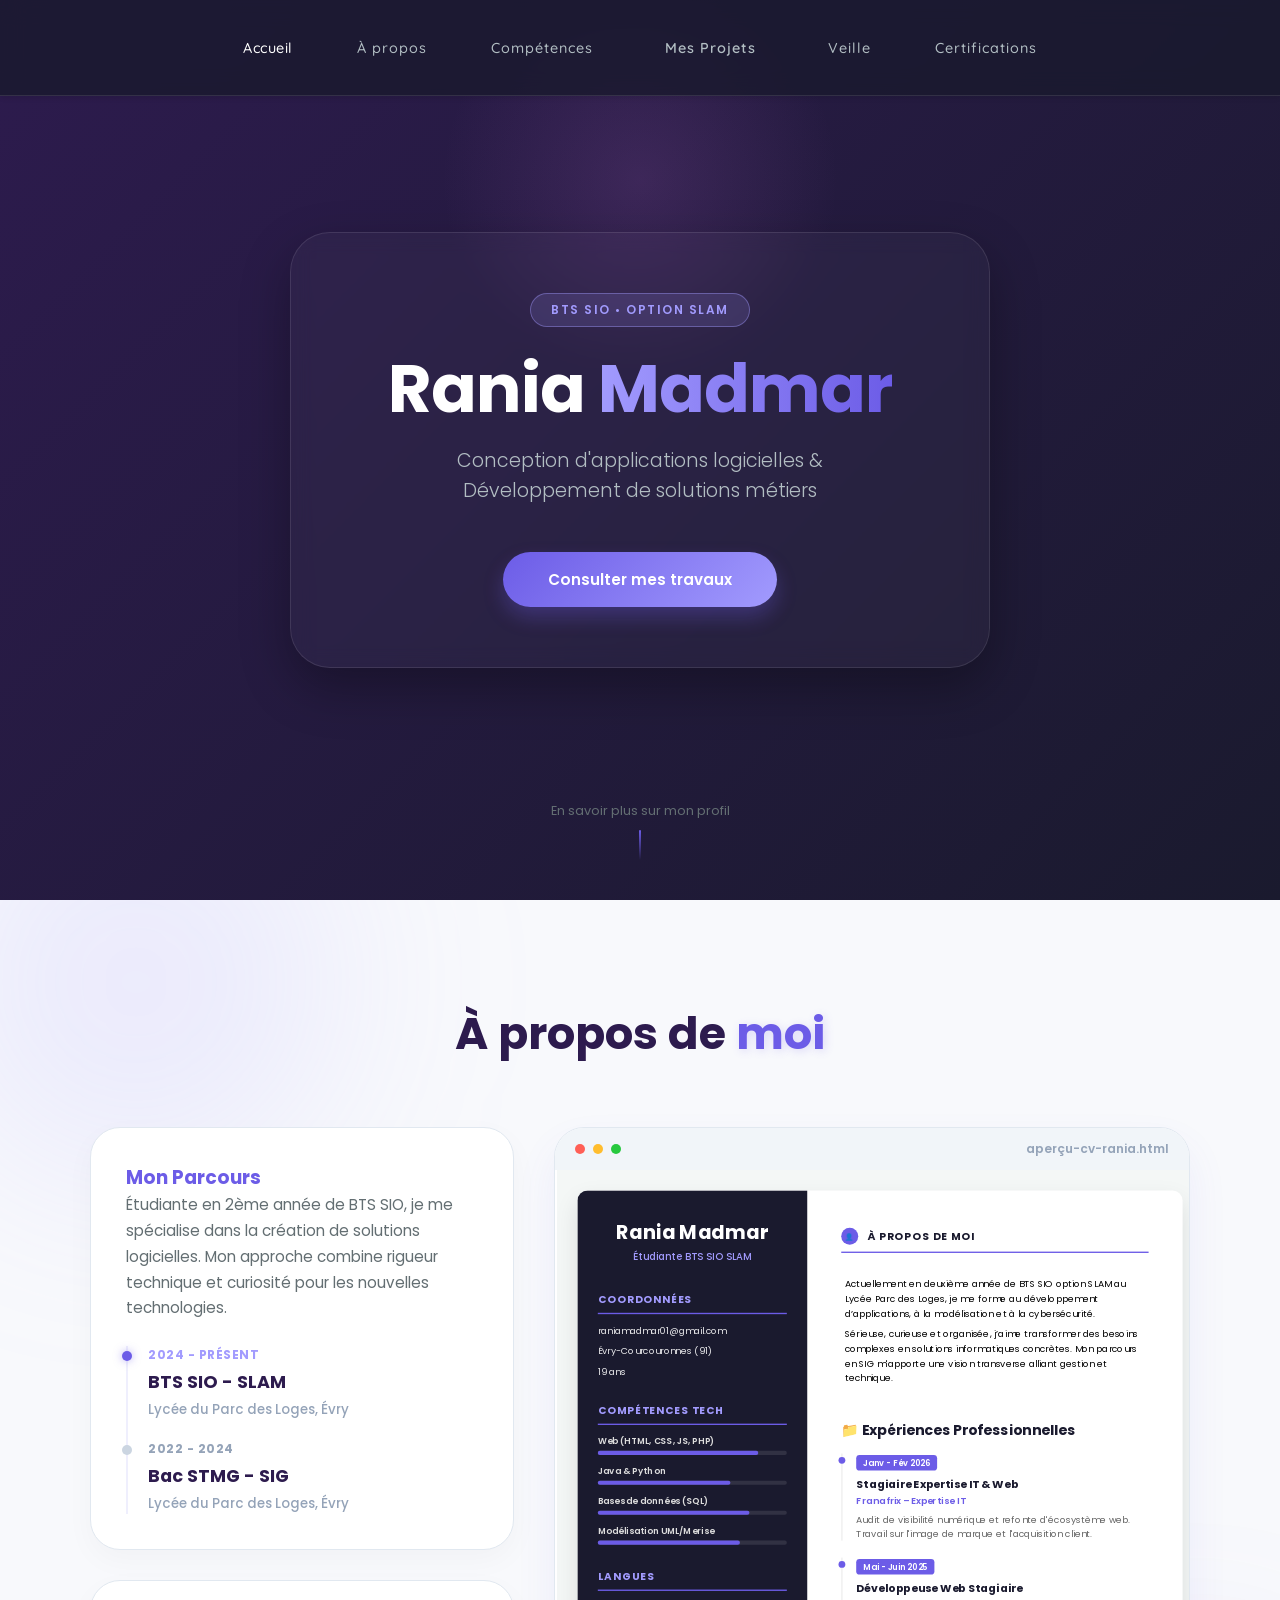
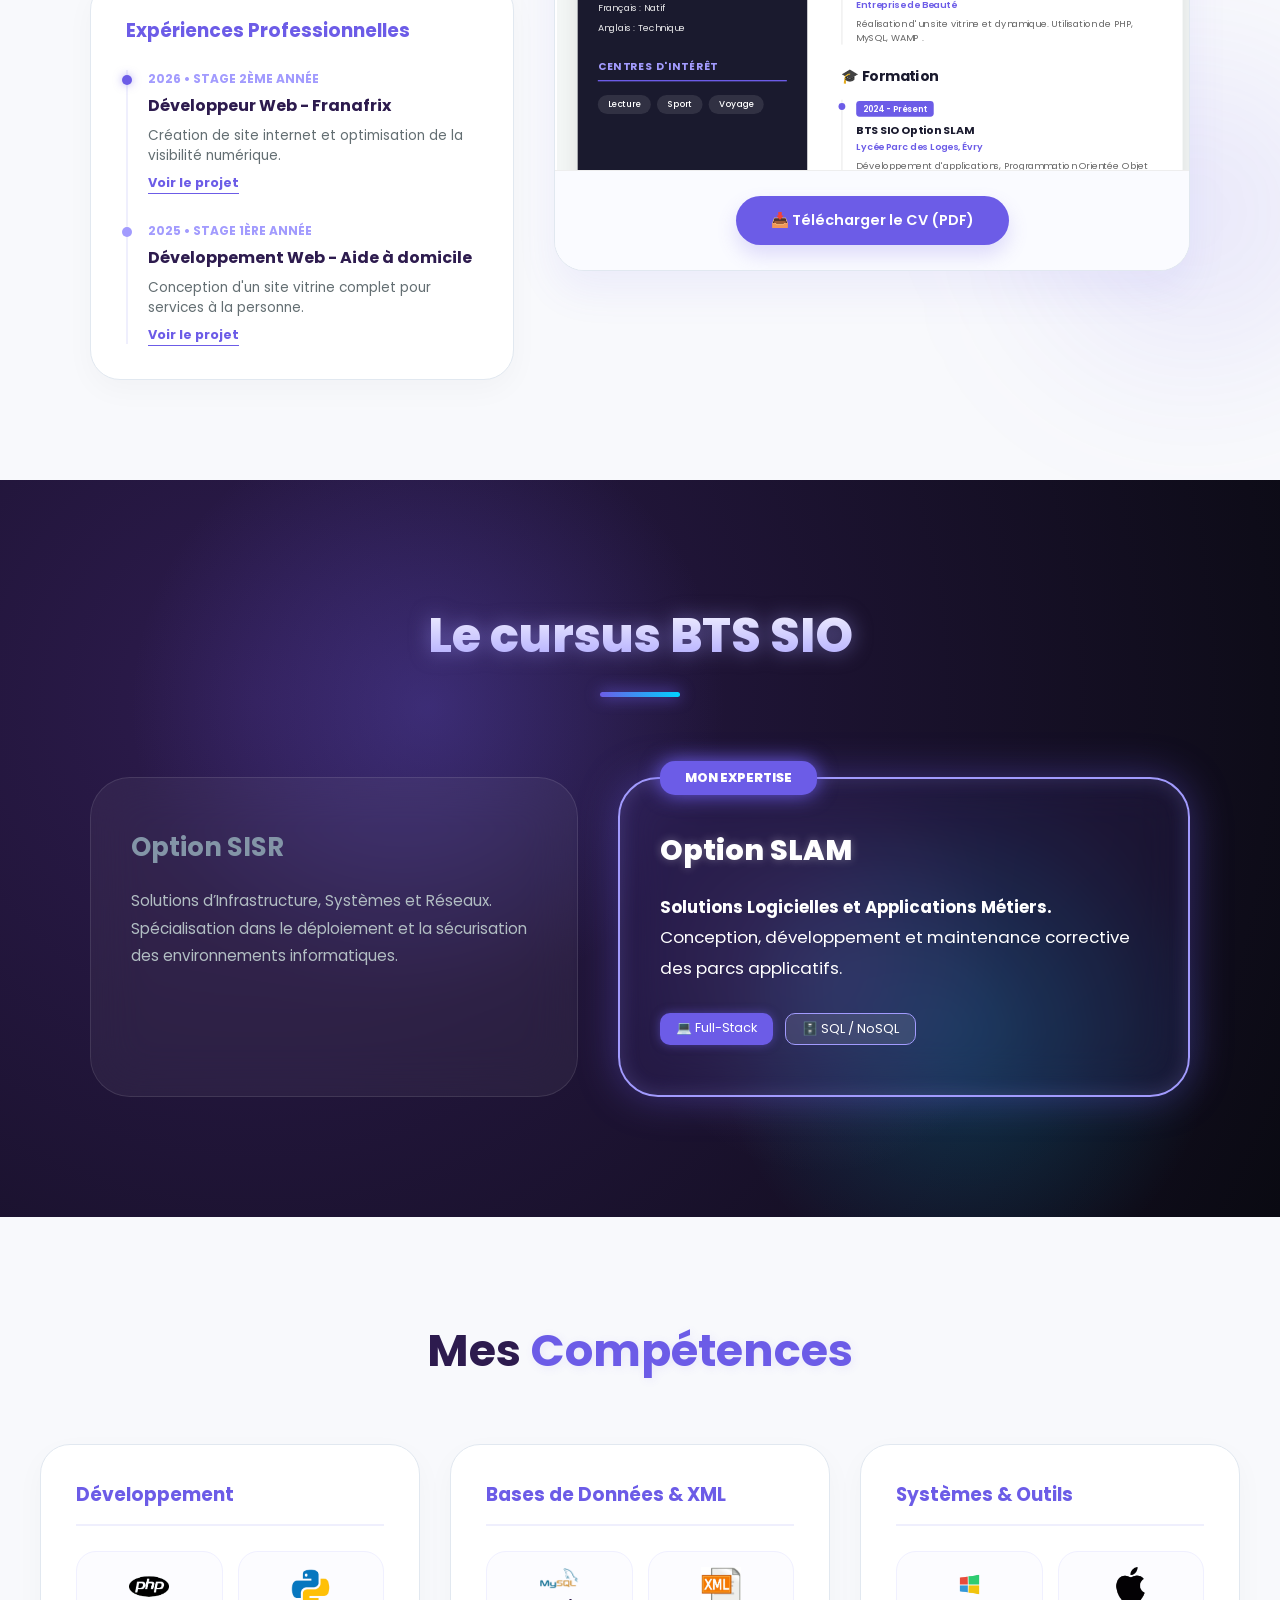
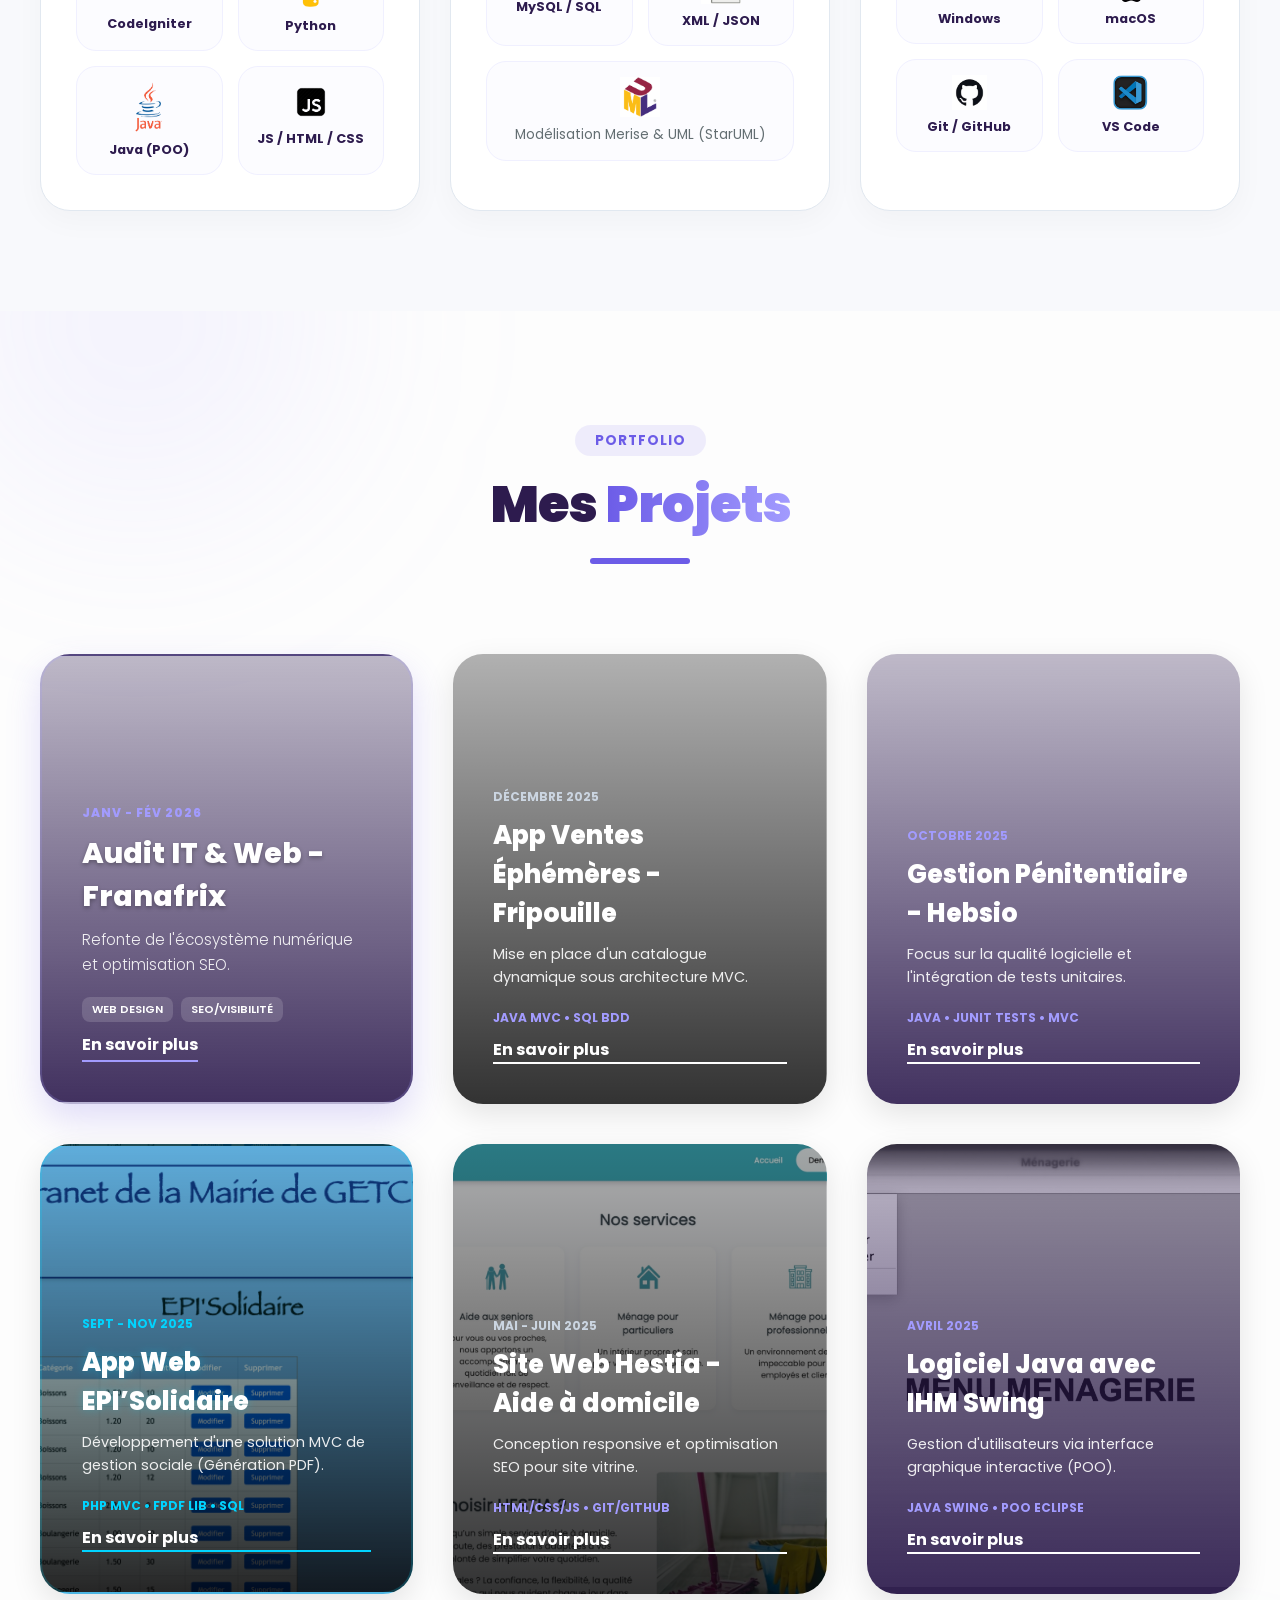
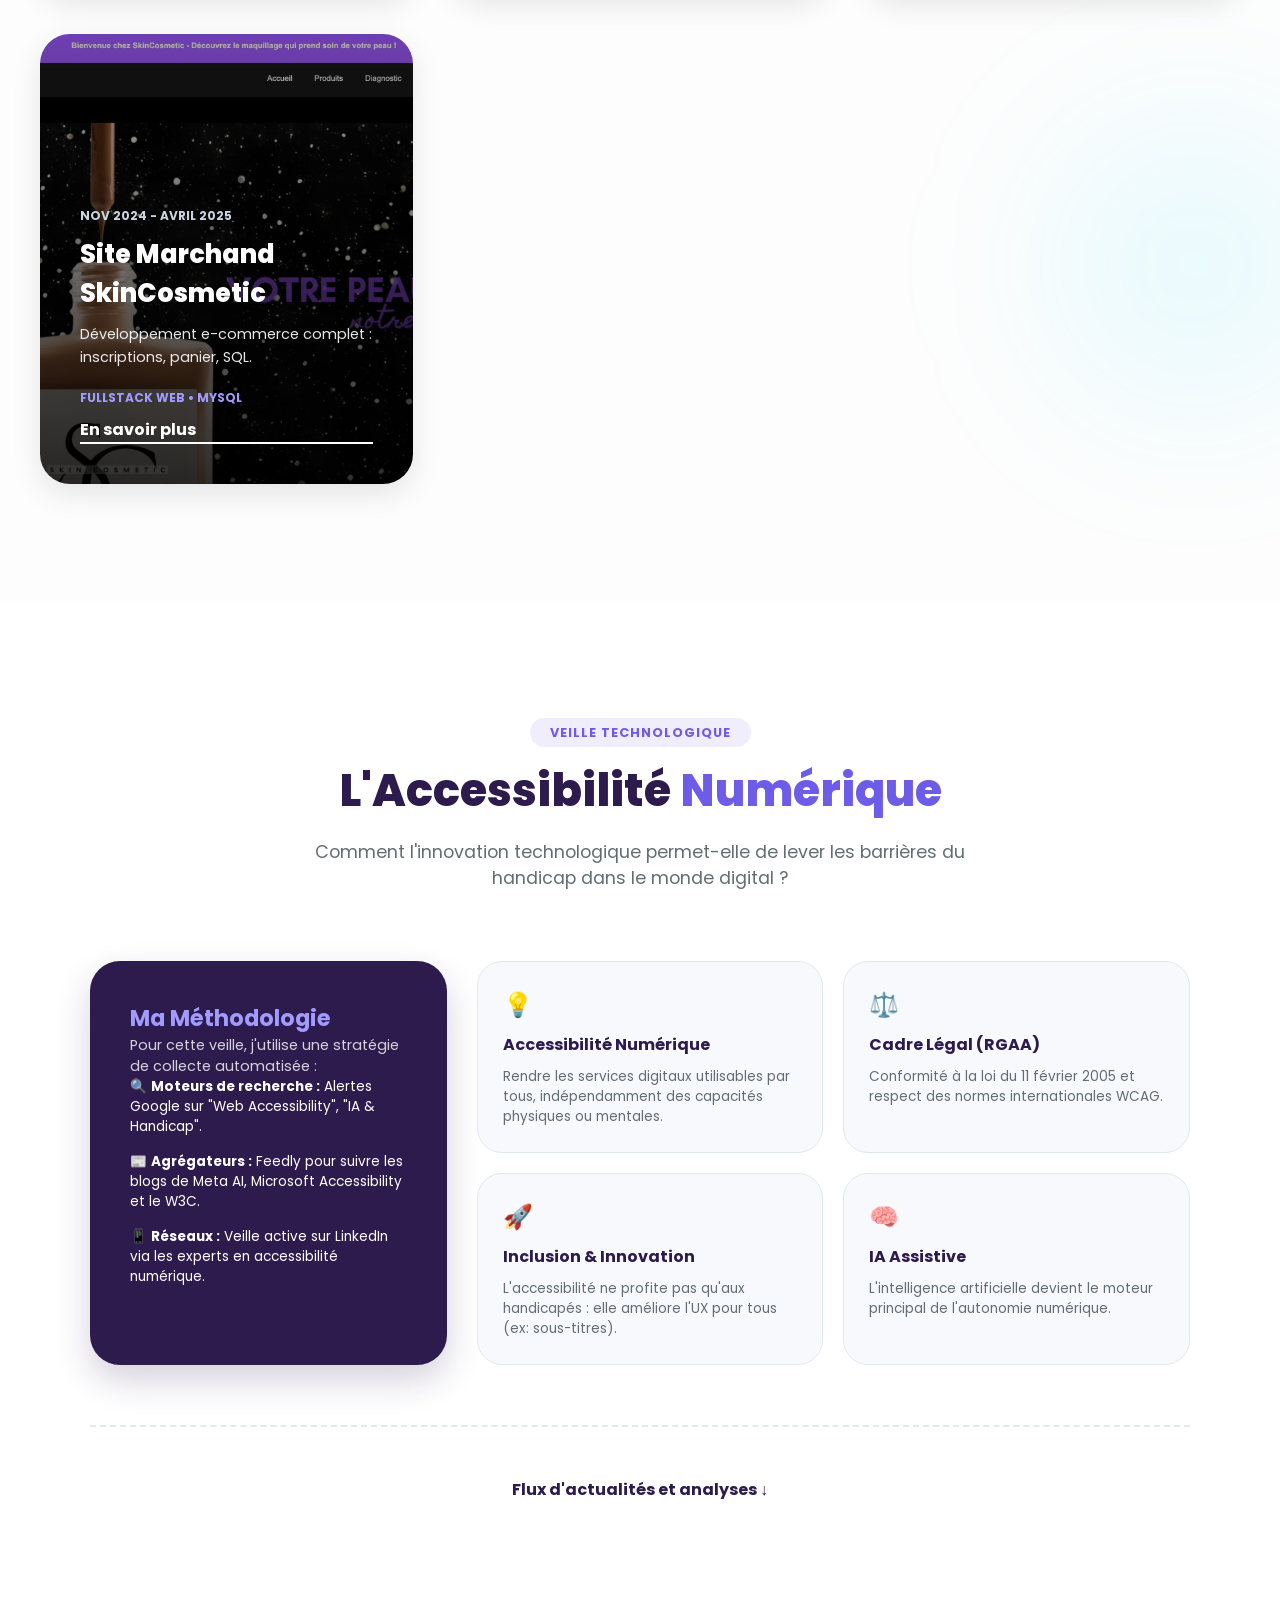
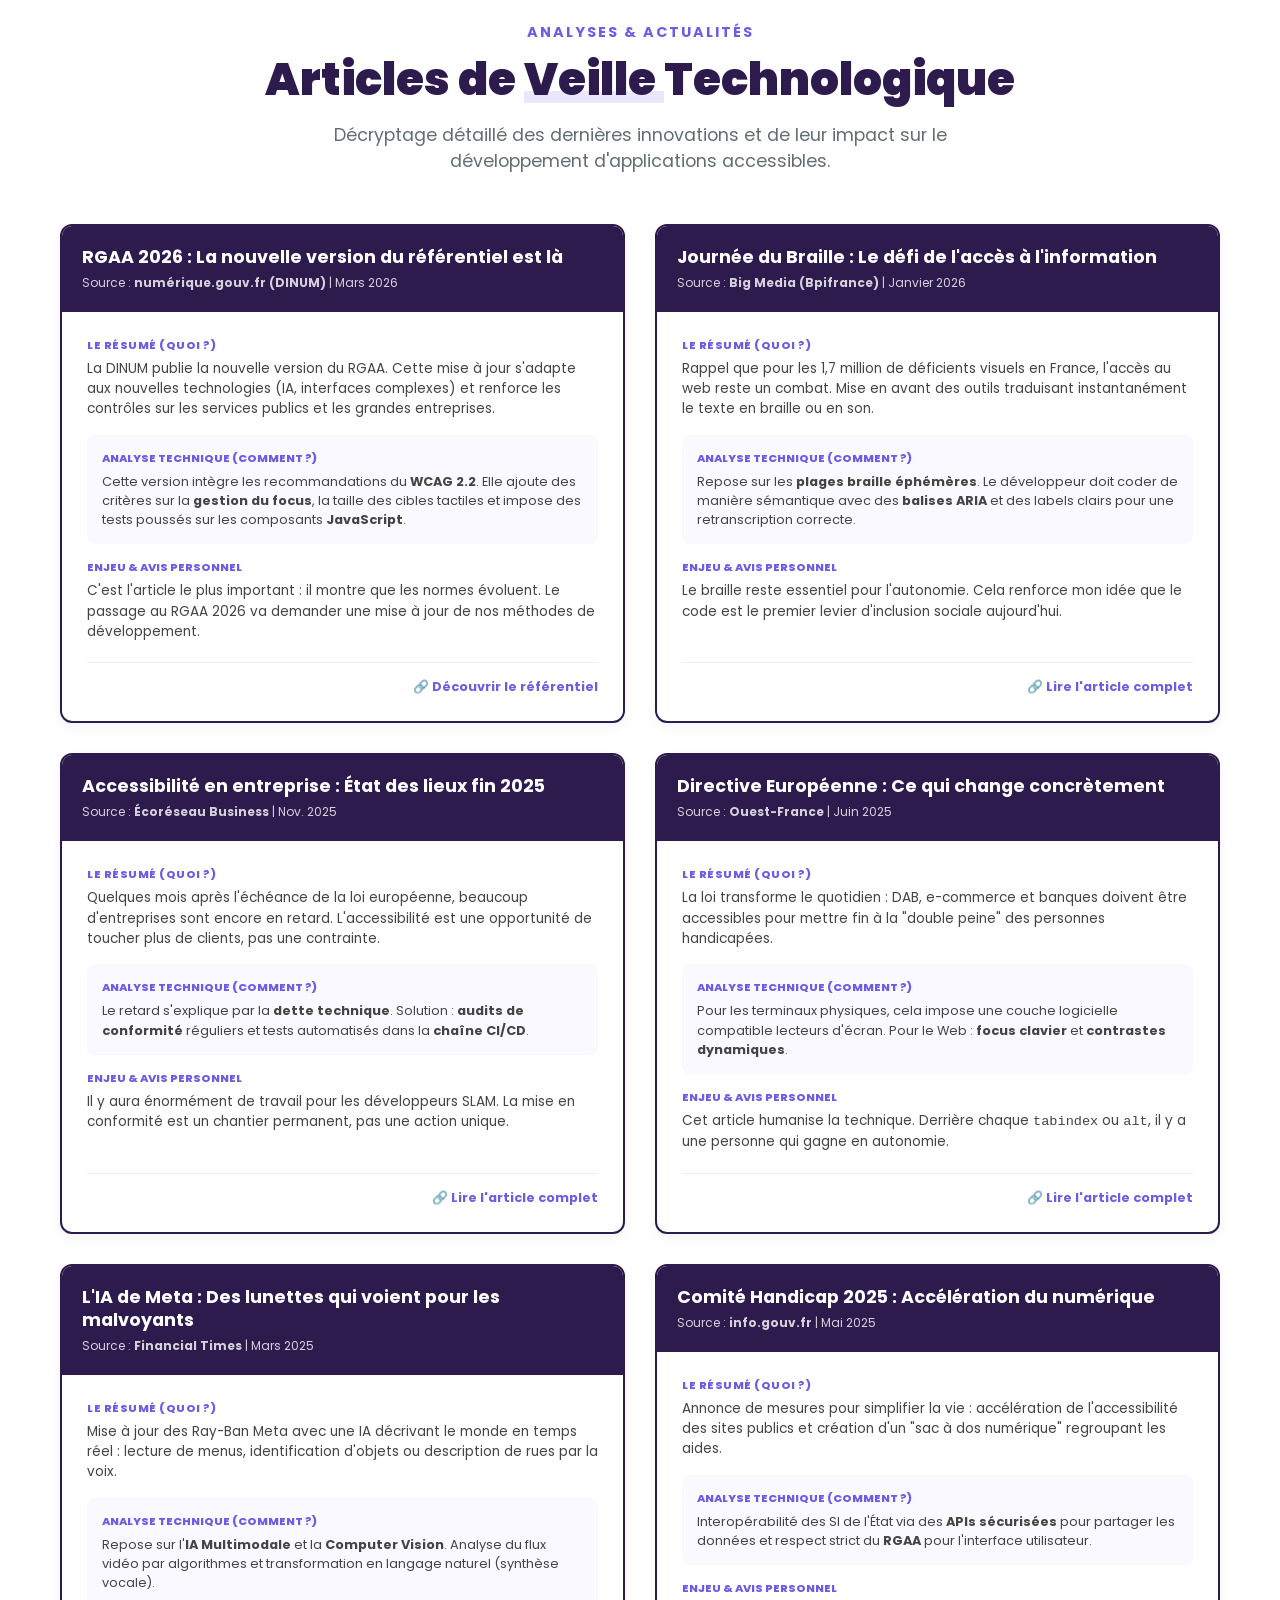
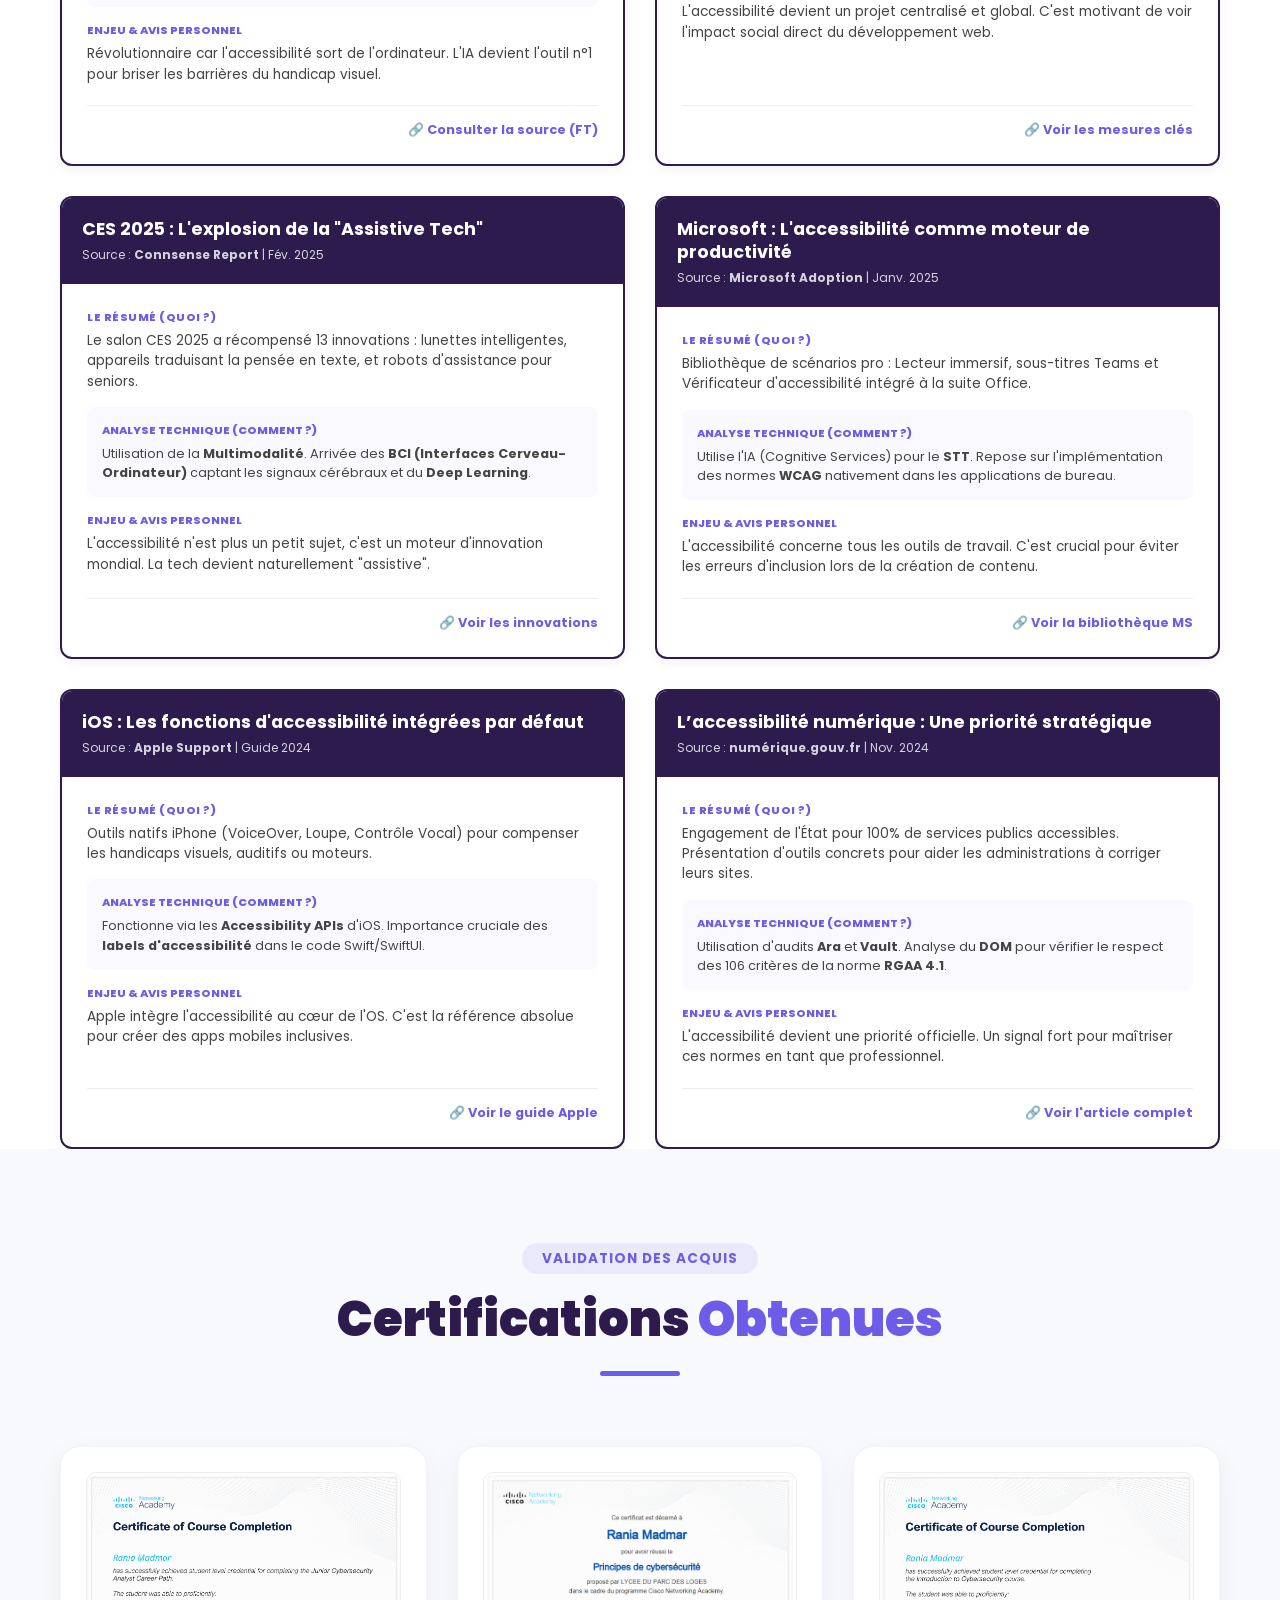
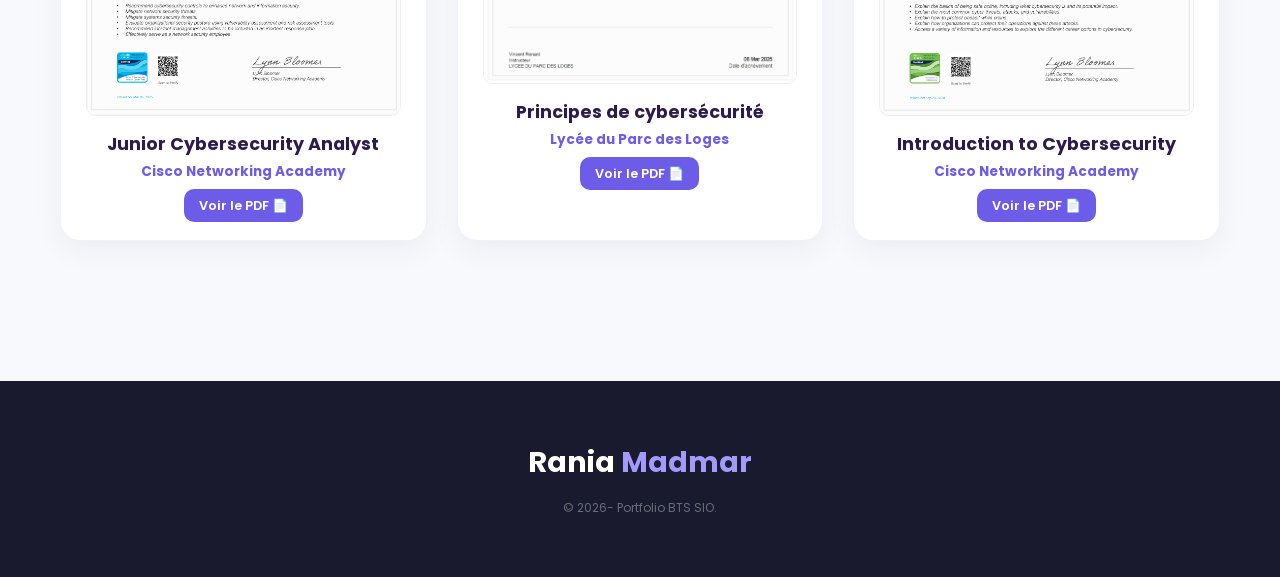
==== commit d7256a52: "Add files via upload" ====
--- a/index.html
+++ b/index.html
@@ -1336,62 +1336,7 @@
   </style>
 
 
-
-
-  <!-- SCRIPT : Effet de disparition de la fumée -->
-  <script>
-    // Quand on scroll sur la page
-    window.addEventListener('scroll', function () {
-
-      // On récupère la section "accueil"
-      const accueil = document.querySelector('.accueil');
-
-      // On récupère l'effet de fumée
-      const fumee = document.querySelector('.fumee-arriere-plan');
-
-      // On récupère un éventuel élément avec l'effet de fade (si tu l’utilises)
-      const elementFade = document.querySelector('.fade-sur-defilement');
-
-      // On calcule la position du bas de la section accueil par rapport au haut de l’écran
-      const positionAccueil = accueil.getBoundingClientRect().bottom;
-
-      // Si la section "accueil" est presque complètement sortie de l'écran (en haut)
-      if (positionAccueil < window.innerHeight / 2) {
-
-        // On ajoute la classe qui rend la fumée invisible + effet fade si utilisé
-        fumee.classList.add('defile');
-        elementFade?.classList.add('defile'); // le ? évite une erreur si elementFade n'existe pas
-      } else {
-
-        // Sinon, on enlève la classe : la fumée revient
-        fumee.classList.remove('defile');
-        elementFade?.classList.remove('defile');
-      }
-    });
-  </script>
-
-
-
-  <script>
-    const videos = document.querySelectorAll('.video-auto');
-
-    const videoObserver = new IntersectionObserver((entries) => {
-      entries.forEach(entry => {
-        const video = entry.target;
-        if (entry.isIntersecting) {
-          video.play();
-        } else {
-          video.pause();
-          video.currentTime = 0;
-        }
-      });
-    }, {
-      threshold: 0.6
-    });
-
-    videos.forEach(video => videoObserver.observe(video));
-  </script>
-  <section id="certifications" style="
+<section id="certifications" style="
     padding: 100px 20px; 
     background: #f8f9fc; 
     font-family: 'Poppins', sans-serif;
@@ -1399,98 +1344,52 @@
 ">
     <div style="max-width: 1200px; margin: 0 auto;">
 
-      <div style="text-align: center; margin-bottom: 70px;">
-        <span
-          style="font-size: 0.85rem; background: rgba(108, 92, 231, 0.1); color: #6c5ce7; padding: 6px 20px; border-radius: 20px; font-weight: 700; letter-spacing: 1px;">VALIDATION
-          DES ACQUIS</span>
-        <h2 style="font-size: 3rem; font-weight: 900; color: #2d1b4e; margin: 15px 0;">Certifications <span
-            style="color: #6c5ce7;">Obtenues</span></h2>
-        <div style="width: 80px; height: 5px; background: #6c5ce7; border-radius: 10px; margin: 0 auto;"></div>
-      </div>
-
-      <div style="display: grid; grid-template-columns: repeat(auto-fit, minmax(300px, 1fr)); gap: 30px;">
-
-        <div class="apparition"
-          style="background: white; border-radius: 25px; padding: 30px; border: 1px solid #e1e8f0; box-shadow: 0 10px 30px rgba(0,0,0,0.05); transition: 0.3s; position: relative; overflow: hidden;">
-          <div
-            style="position: absolute; top: -10px; right: -10px; background: #2d1b4e; color: white; padding: 20px 40px; transform: rotate(45deg); font-size: 0.7rem; font-weight: 800;">
-            VALIDÉ</div>
-
-          <img src="anssi-logo.png" alt="ANSSI"
-            style="height: 50px; margin-bottom: 20px; filter: grayscale(100%); transition: 0.3s;"
-            onmouseover="this.style.filter='grayscale(0%)'">
-          <h3 style="color: #2d1b4e; font-size: 1.3rem; margin-bottom: 10px;">SecNumacadémie</h3>
-          <p style="color: #636e72; font-size: 0.85rem; line-height: 1.6; margin-bottom: 25px;">Formation à la
-            cybersécurité : panorama de la SSI, sécurité de l'authentification et du poste de travail.</p>
-
-          <div
-            style="display: flex; align-items: center; justify-content: space-between; border-top: 1px solid #eee; padding-top: 20px;">
-            <span style="font-size: 0.75rem; color: #94a3b8; font-weight: 600;">Délivré par : ANSSI</span>
-            <a href="certif-anssi.pdf" target="_blank"
-              style="text-decoration: none; background: #6c5ce7; color: white; padding: 8px 18px; border-radius: 12px; font-size: 0.8rem; font-weight: 600; box-shadow: 0 5px 15px rgba(108, 92, 231, 0.3);">Voir
-              le diplôme</a>
-          </div>
-        </div>
-
-        <div class="apparition"
-          style="background: white; border-radius: 25px; padding: 30px; border: 1px solid #e1e8f0; box-shadow: 0 10px 30px rgba(0,0,0,0.05); transition: 0.3s; position: relative; overflow: hidden;">
-          <div style="position: absolute; top: 15px; right: 20px;">
-            <img src="pix-logo.png" alt="Pix" style="height: 30px;">
-          </div>
-
-          <h3 style="color: #2d1b4e; font-size: 1.3rem; margin-bottom: 10px; margin-top: 20px;">Certification PIX</h3>
-          <p style="color: #636e72; font-size: 0.85rem; line-height: 1.6; margin-bottom: 25px;">Évaluation des
-            compétences
-            numériques (Développement, Données, Communication et Sécurité).</p>
-
-          <div style="background: #f8f9fc; border-radius: 15px; padding: 15px; margin-bottom: 20px;">
-            <div style="display: flex; justify-content: space-between; font-size: 0.75rem; margin-bottom: 5px;">
-              <span style="font-weight: 700; color: #6c5ce7;">Score obtenu</span>
-              <span style="font-weight: 700;">580 Pix</span>
-            </div>
-            <div style="width: 100%; height: 6px; background: #eee; border-radius: 10px;">
-              <div style="width: 80%; height: 100%; background: #6c5ce7; border-radius: 10px;"></div>
-            </div>
-          </div>
-
-          <div style="text-align: center;">
-            <a href="https://pix.fr" target="_blank"
-              style="text-decoration: none; color: #6c5ce7; font-size: 0.85rem; font-weight: 700; border-bottom: 2px solid #6c5ce7;">Accéder
-              au profil Pix</a>
-          </div>
-        </div>
-
-        <div class="apparition"
-          style="background: white; border-radius: 25px; padding: 30px; border: 1px solid #e1e8f0; box-shadow: 0 10px 30px rgba(0,0,0,0.05); transition: 0.3s;">
-          <div
-            style="background: #efeffd; width: 50px; height: 50px; border-radius: 12px; display: flex; align-items: center; justify-content: center; margin-bottom: 20px;">
-            <span style="font-size: 1.5rem;">🎓</span>
-          </div>
-          <h3 style="color: #2d1b4e; font-size: 1.3rem; margin-bottom: 10px;">Apprenez à coder avec JavaScript</h3>
-          <p style="color: #636e72; font-size: 0.85rem; line-height: 1.6; margin-bottom: 25px;">Maîtrise des bases du
-            langage JS, manipulation du DOM et événements utilisateurs.</p>
-
-          <div
-            style="display: flex; align-items: center; justify-content: space-between; border-top: 1px solid #eee; padding-top: 20px;">
-            <span style="font-size: 0.75rem; color: #94a3b8; font-weight: 600;">OpenClassrooms</span>
-            <a href="certif-js.pdf" target="_blank"
-              style="text-decoration: none; color: #6c5ce7; font-weight: 700; font-size: 0.85rem; display: flex; align-items: center; gap: 5px;">
-              Certificat <i class="fas fa-external-link-alt" style="font-size: 0.7rem;"></i>
-            </a>
-          </div>
-        </div>
-
-      </div>
-    </div>
-  </section>
-
+        <div style="text-align: center; margin-bottom: 70px;">
+            <span style="font-size: 0.85rem; background: rgba(108, 92, 231, 0.1); color: #6c5ce7; padding: 6px 20px; border-radius: 20px; font-weight: 700; letter-spacing: 1px;">VALIDATION DES ACQUIS</span>
+            <h2 style="font-size: 3rem; font-weight: 900; color: #2d1b4e; margin: 15px 0;">Certifications <span style="color: #6c5ce7;">Obtenues</span></h2>
+            <div style="width: 80px; height: 5px; background: #6c5ce7; border-radius: 10px; margin: 0 auto;"></div>
+        </div>
+<div style="display: grid; grid-template-columns: repeat(auto-fit, minmax(300px, 1fr)); gap: 30px; max-width: 1200px; margin: 40px auto; padding: 0 20px;">
+
+  <a href="certification1.pdf" target="_blank" style="text-decoration: none; transition: transform 0.3s ease;">
+    <div style="background: #fff; border-radius: 20px; padding: 25px; box-shadow: 0 10px 30px rgba(0,0,0,0.05); border: 1px solid #f0f0ff; text-align: center; height: 100%;" onmouseover="this.style.transform='scale(1.02)'" onmouseout="this.style.transform='scale(1)'">
+      <img src="certificat1.PNG" alt="Aperçu Junior Cybersecurity" style="width: 100%; border-radius: 10px; margin-bottom: 15px; border: 1px solid #eee;">
+      <h3 style="color: #2d1b4e; font-size: 1.1rem; margin-bottom: 5px;">Junior Cybersecurity Analyst</h3>
+      <p style="color: #6c5ce7; font-weight: 700; font-size: 0.85rem; margin-bottom: 15px;">Cisco Networking Academy</p>
+      <span style="background: #6c5ce7; color: white; padding: 8px 15px; border-radius: 10px; font-size: 0.8rem; font-weight: 600;">Voir le PDF 📄</span>
+    </div>
+  </a>
+
+  <a href="certification2.pdf" target="_blank" style="text-decoration: none; transition: transform 0.3s ease;">
+    <div style="background: #fff; border-radius: 20px; padding: 25px; box-shadow: 0 10px 30px rgba(0,0,0,0.05); border: 1px solid #f0f0ff; text-align: center; height: 100%;" onmouseover="this.style.transform='scale(1.02)'" onmouseout="this.style.transform='scale(1)'">
+      <img src="certificat2.PNG" alt="Aperçu Principes de cybersécurité" style="width: 100%; border-radius: 10px; margin-bottom: 15px; border: 1px solid #eee;">
+      <h3 style="color: #2d1b4e; font-size: 1.1rem; margin-bottom: 5px;">Principes de cybersécurité</h3>
+      <p style="color: #6c5ce7; font-weight: 700; font-size: 0.85rem; margin-bottom: 15px;">Lycée du Parc des Loges</p>
+      <span style="background: #6c5ce7; color: white; padding: 8px 15px; border-radius: 10px; font-size: 0.8rem; font-weight: 600;">Voir le PDF 📄</span>
+    </div>
+  </a>
+
+  <a href="certification3.pdf" target="_blank" style="text-decoration: none; transition: transform 0.3s ease;">
+    <div style="background: #fff; border-radius: 20px; padding: 25px; box-shadow: 0 10px 30px rgba(0,0,0,0.05); border: 1px solid #f0f0ff; text-align: center; height: 100%;" onmouseover="this.style.transform='scale(1.02)'" onmouseout="this.style.transform='scale(1)'">
+      <img src="certificat3.PNG" alt="Aperçu Introduction to Cybersecurity" style="width: 100%; border-radius: 10px; margin-bottom: 15px; border: 1px solid #eee;">
+      <h3 style="color: #2d1b4e; font-size: 1.1rem; margin-bottom: 5px;">Introduction to Cybersecurity</h3>
+      <p style="color: #6c5ce7; font-weight: 700; font-size: 0.85rem; margin-bottom: 15px;">Cisco Networking Academy</p>
+      <span style="background: #6c5ce7; color: white; padding: 8px 15px; border-radius: 10px; font-size: 0.8rem; font-weight: 600;">Voir le PDF 📄</span>
+    </div>
+  </a>
+
+</div>
+
+</div>
+    </div>
+</section>
   <footer
     style="background: #1a1a2e; padding: 60px 20px; color: white; text-align: center; font-family: 'Poppins', sans-serif;">
     <div style="max-width: 1100px; margin: 0 auto;">
       <h2 style="font-size: 1.8rem; margin-bottom: 15px;">Rania <span style="color: #a29bfe;">Madmar</span></h2>
 
 
-      <p style="font-size: 0.75rem; color: #636e72;">&copy; 2026- Portfolio BTS SIO. /p>
+      <p style="font-size: 0.75rem; color: #636e72;">&copy; 2026- Portfolio BTS SIO. 
     </div>
   </footer>
 
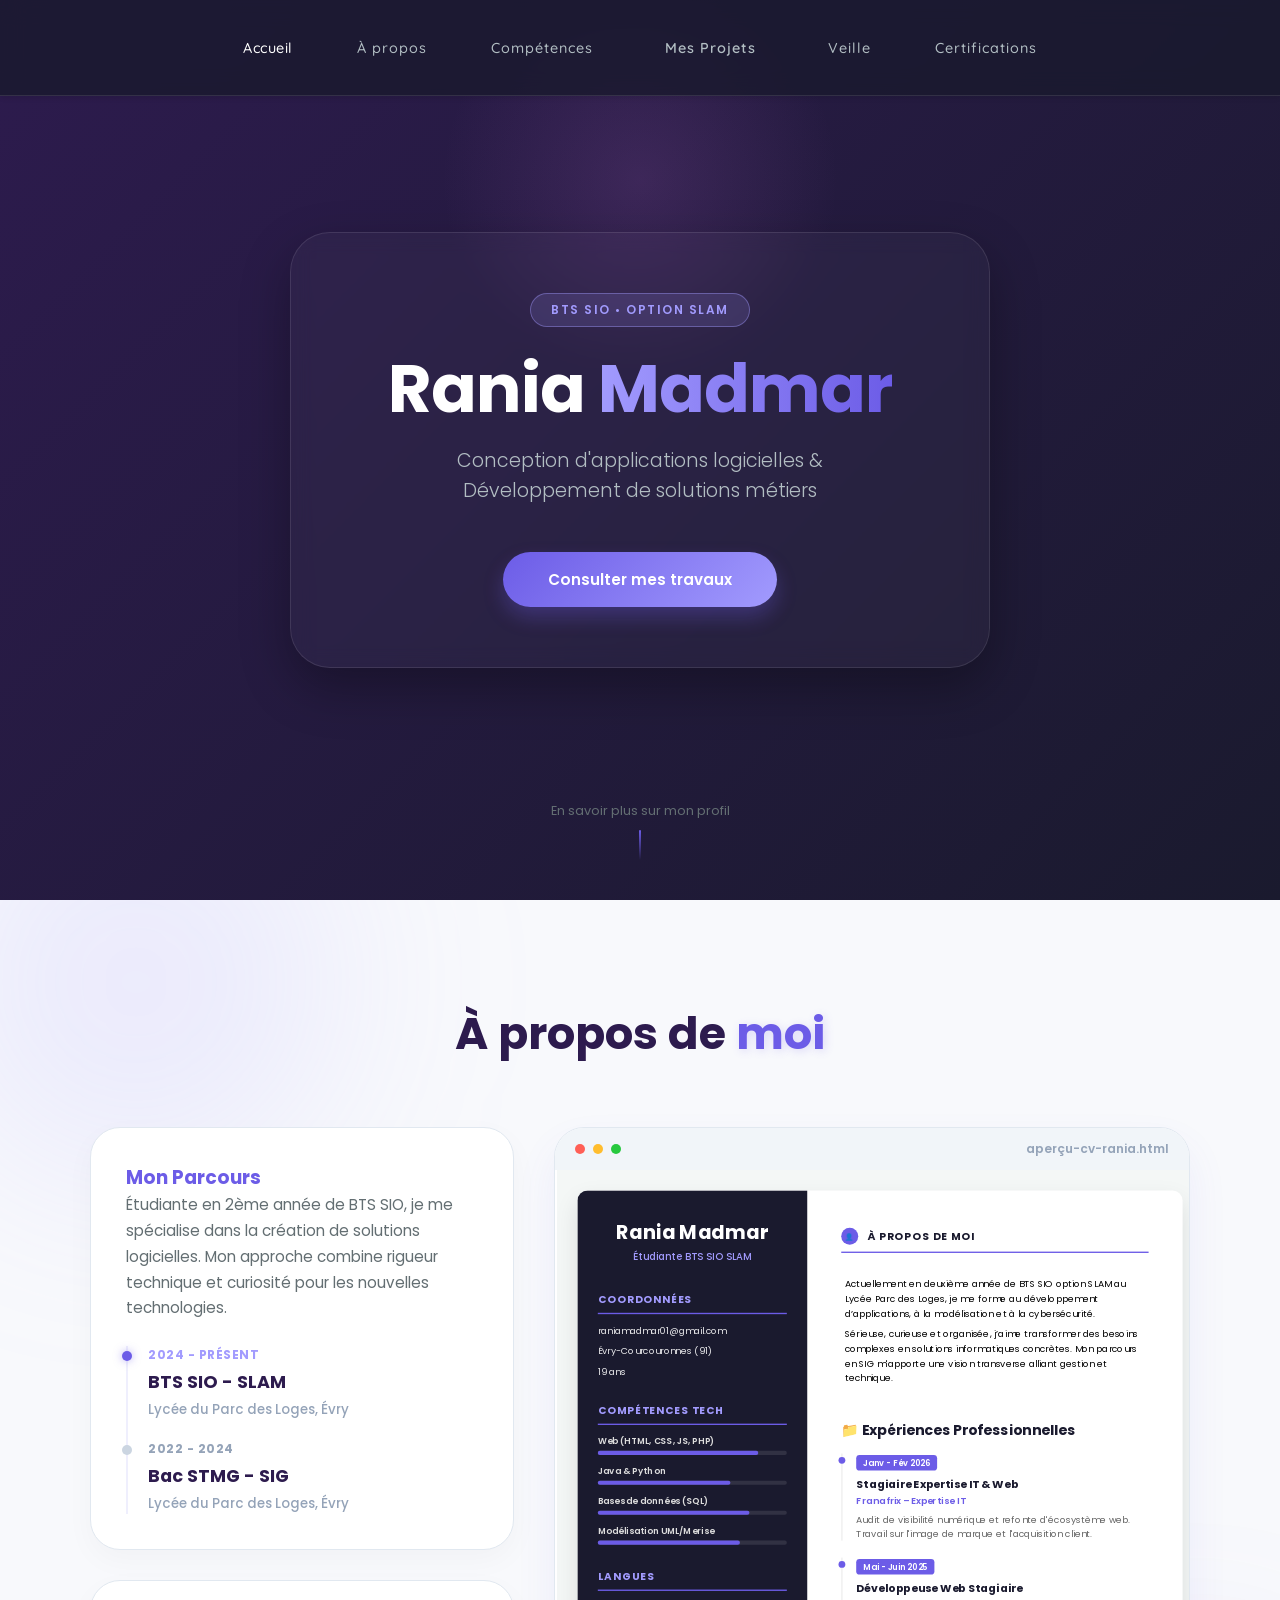
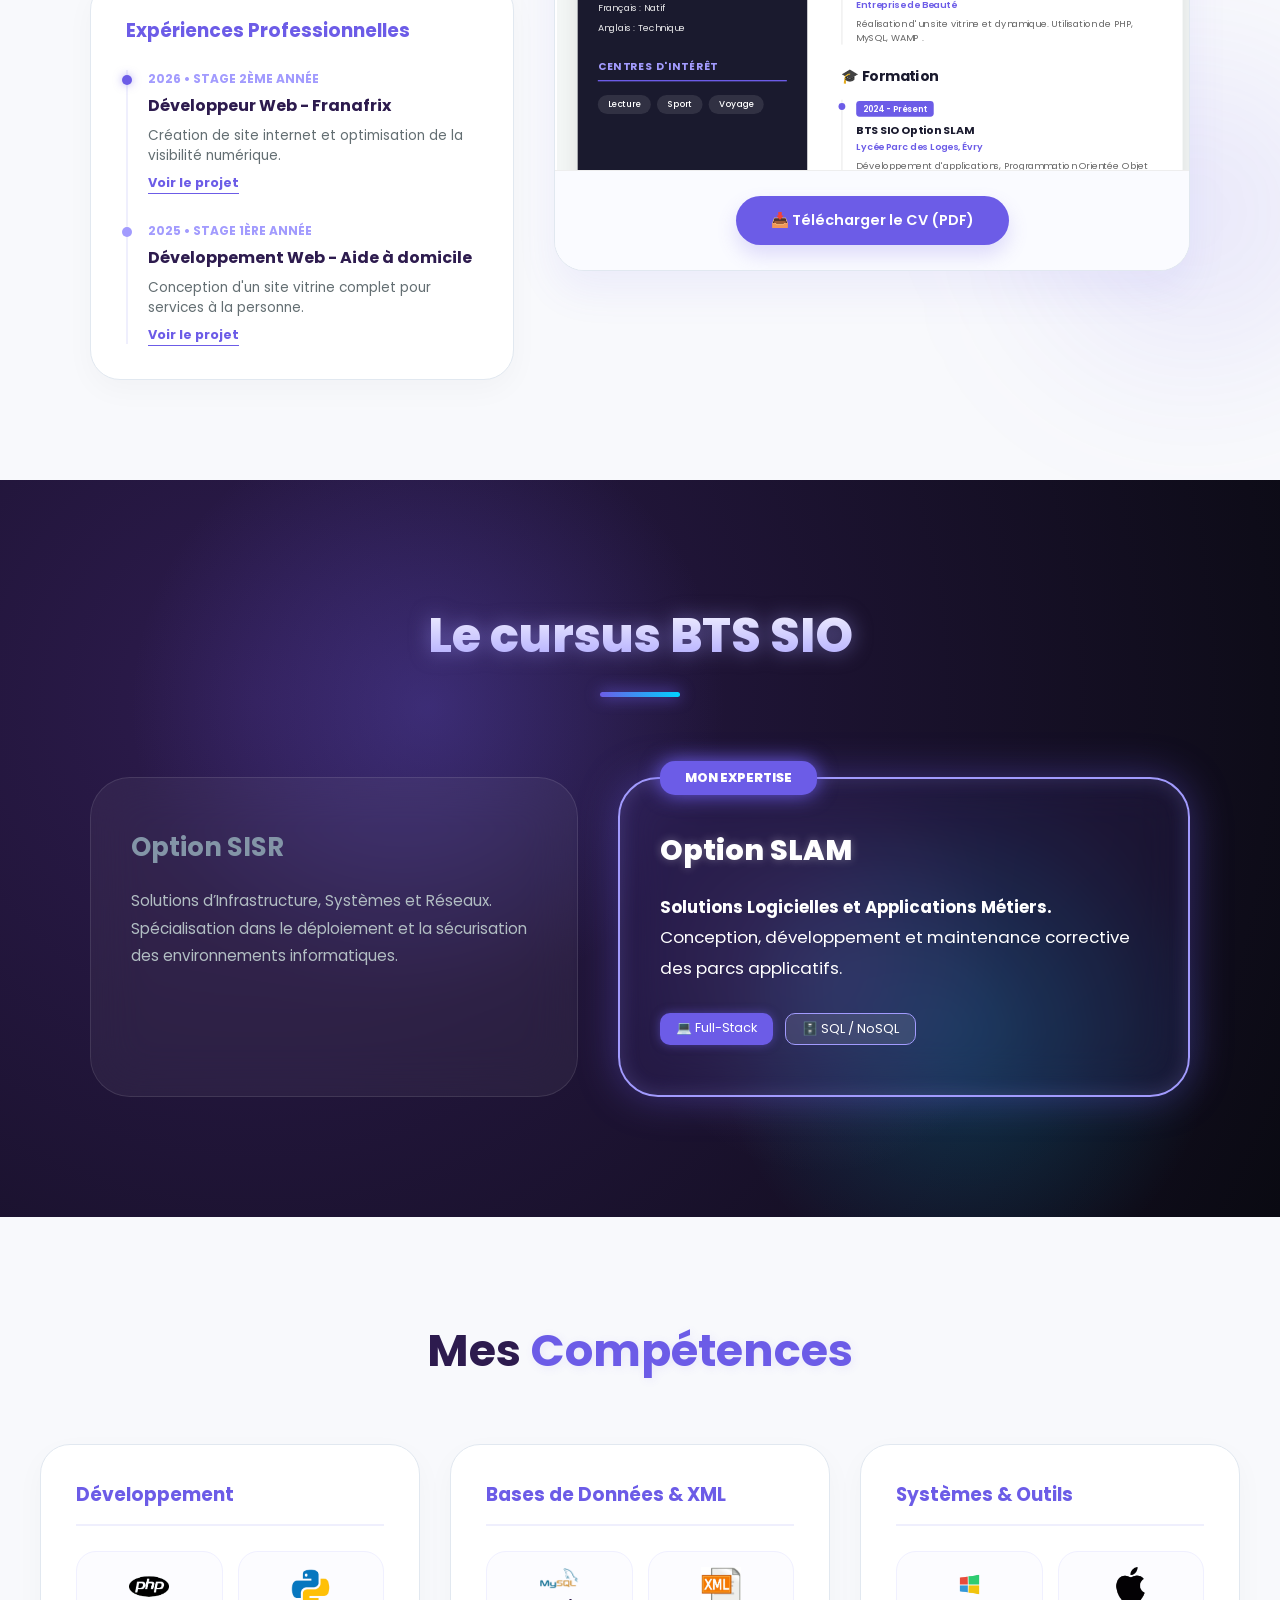
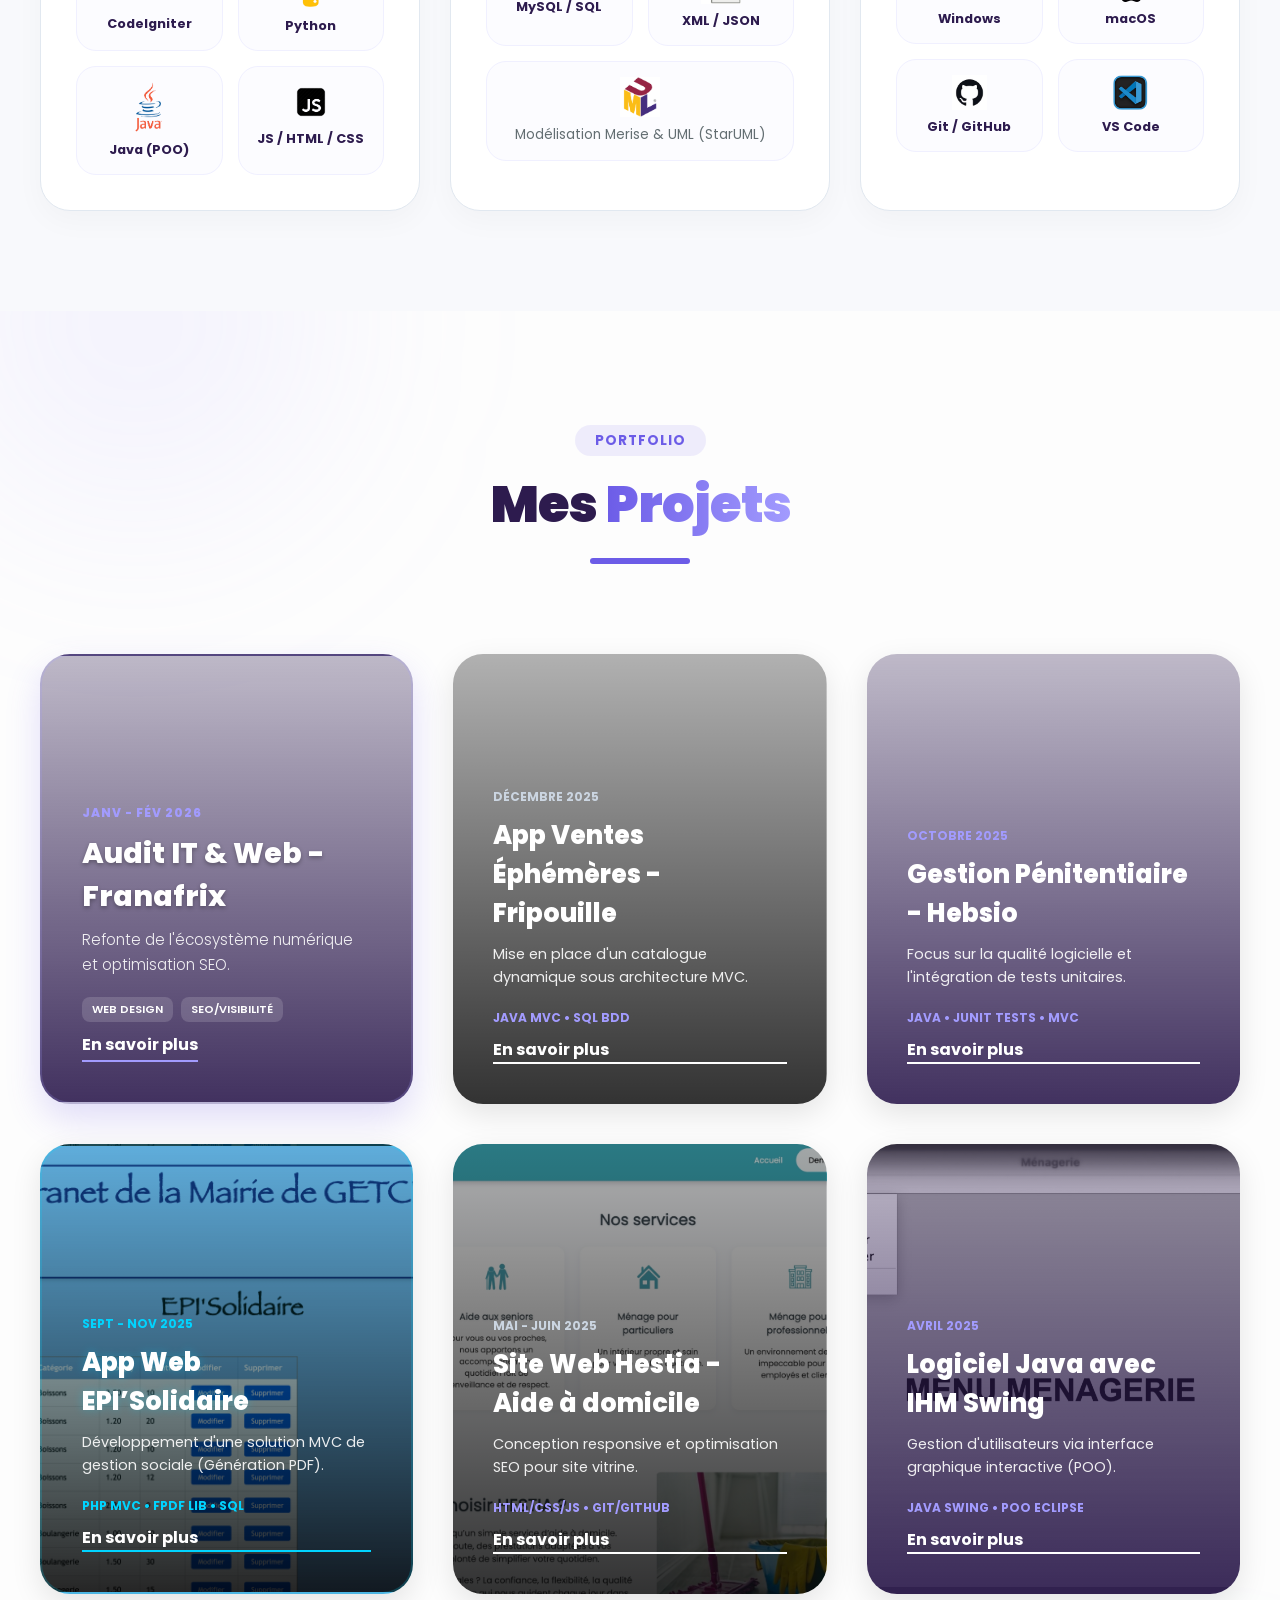
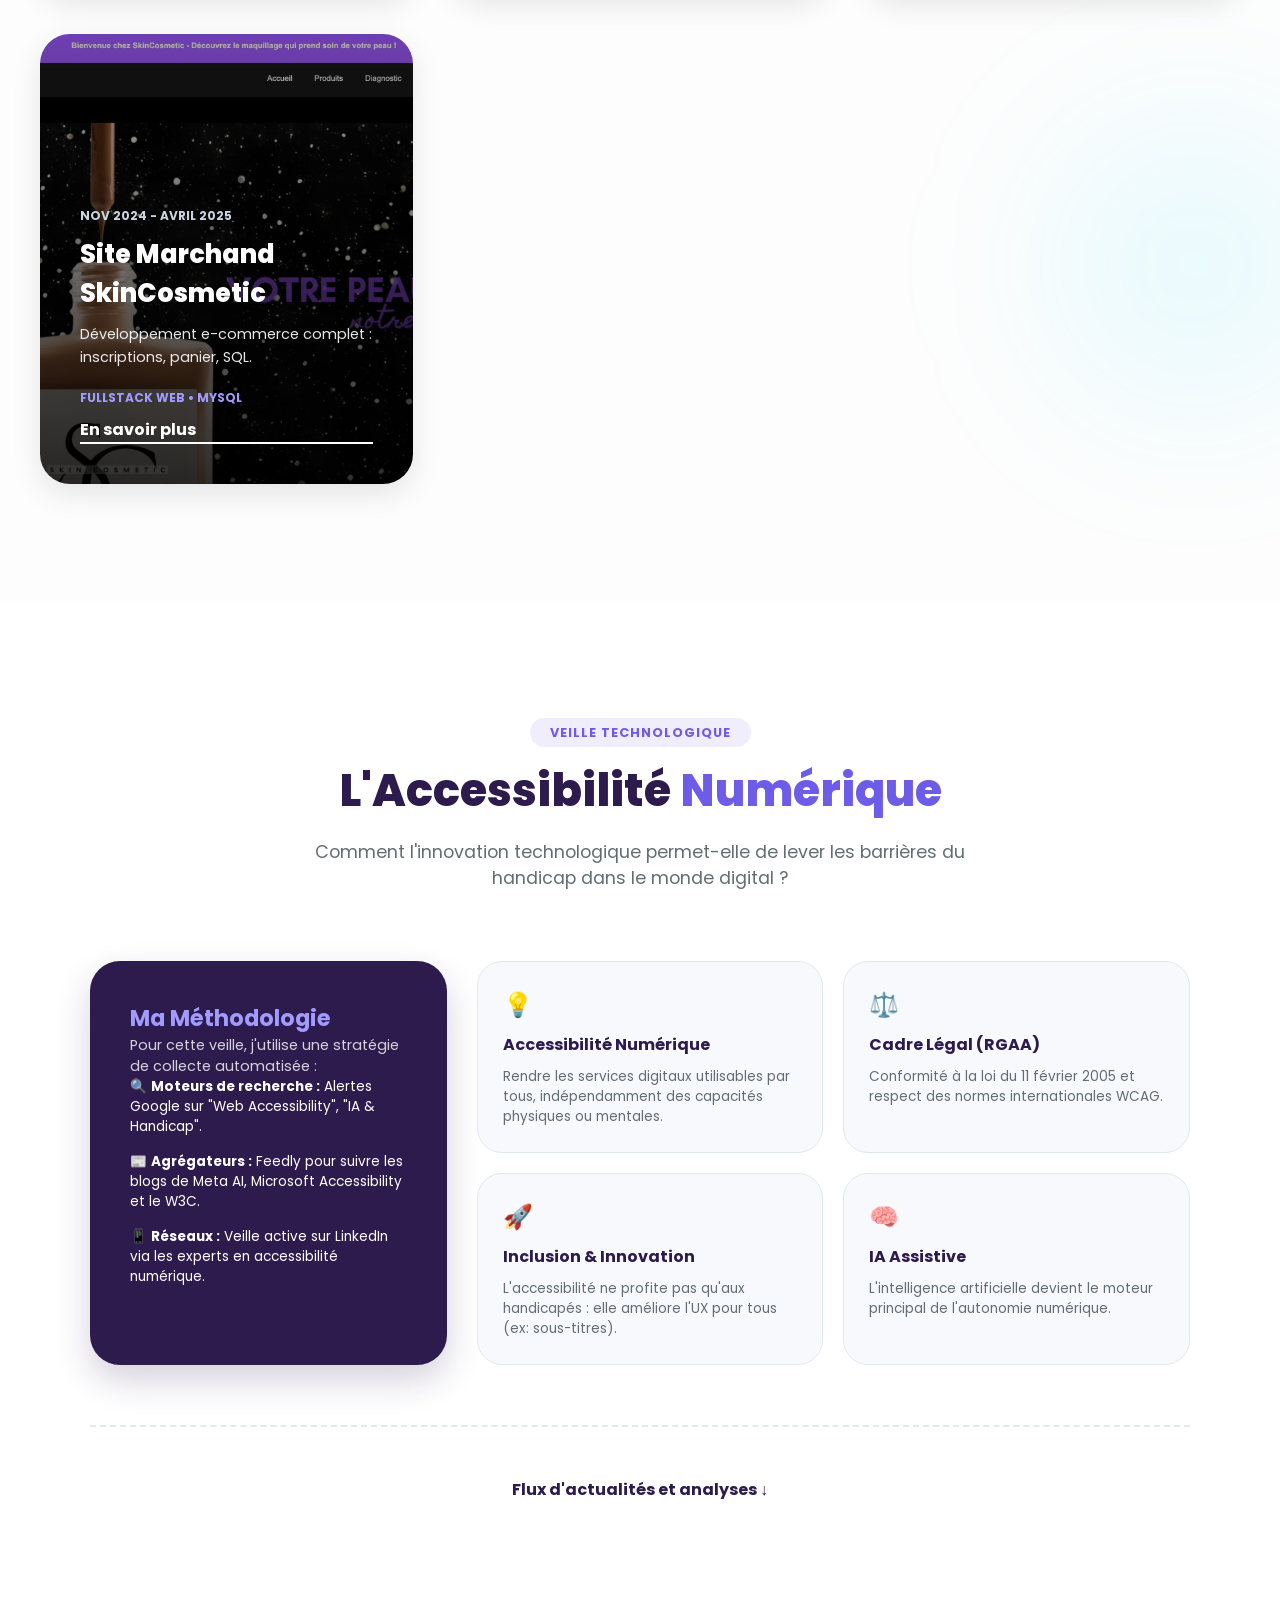
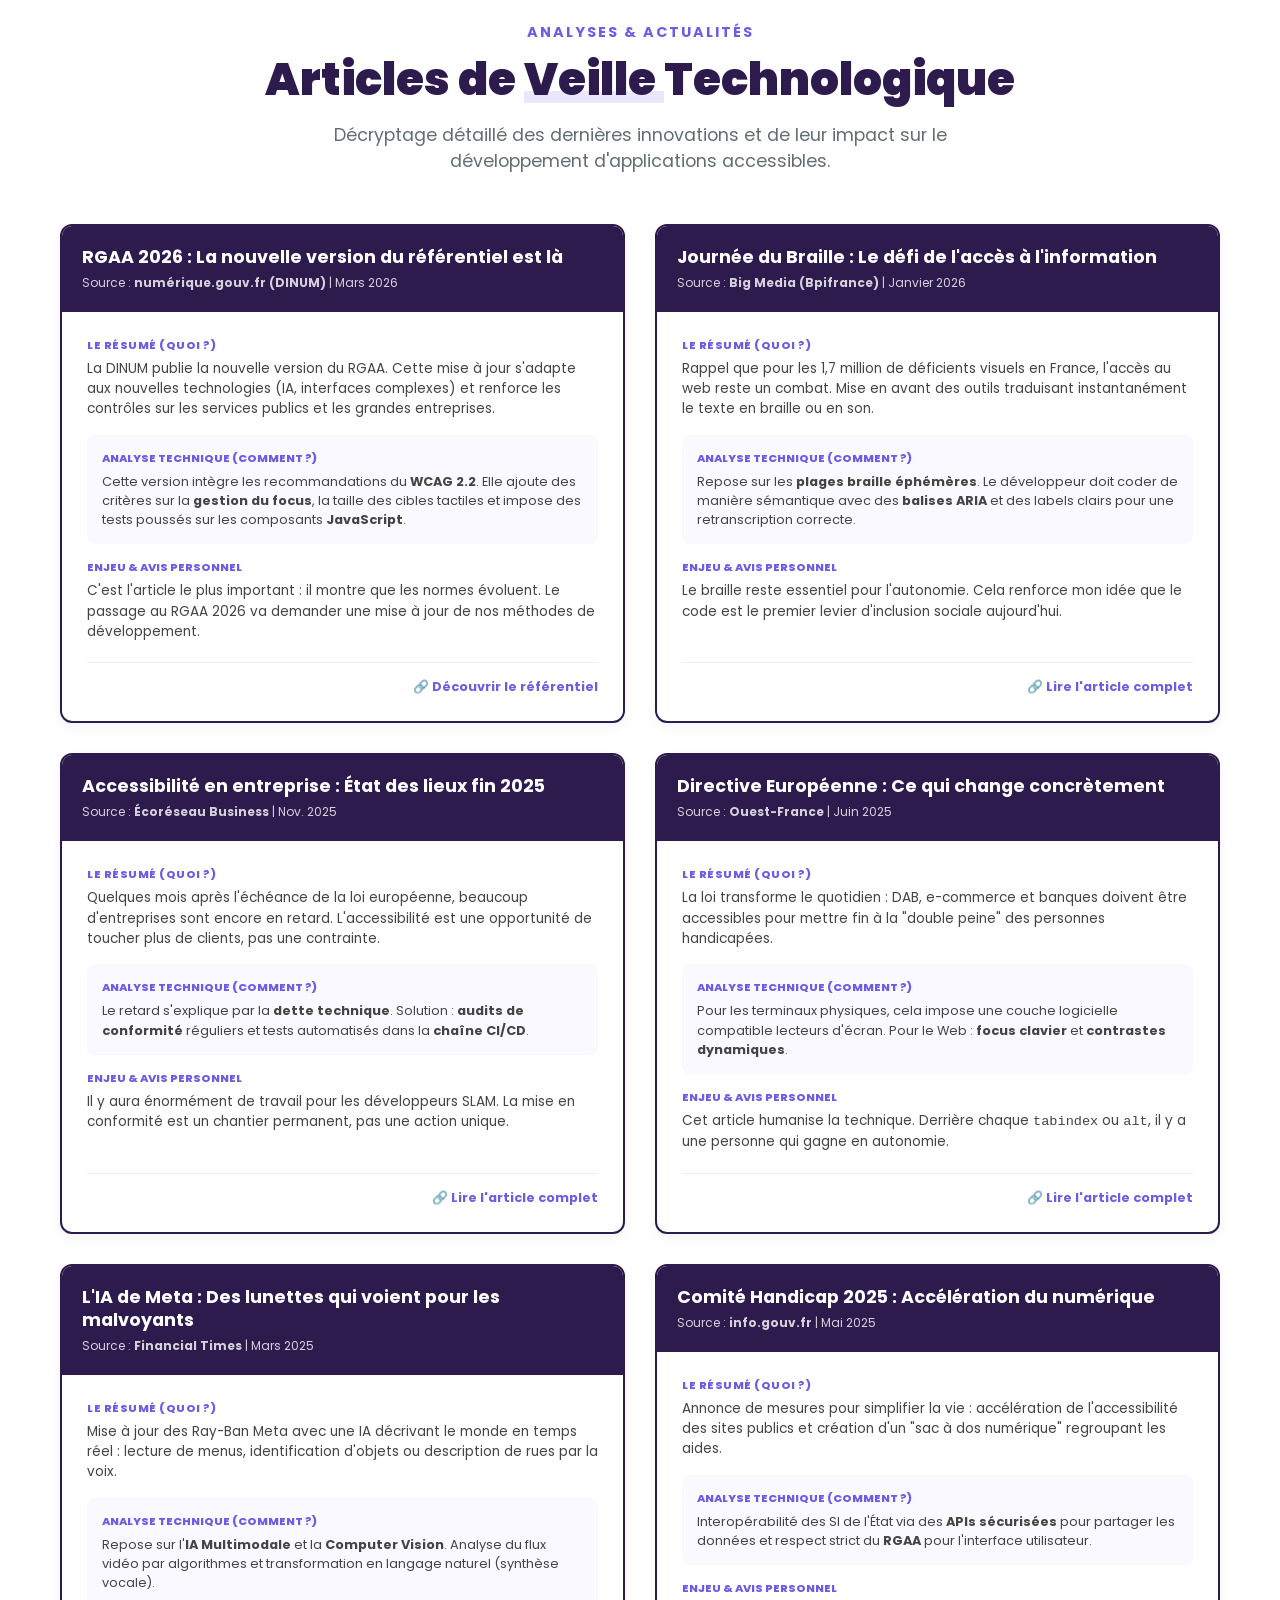
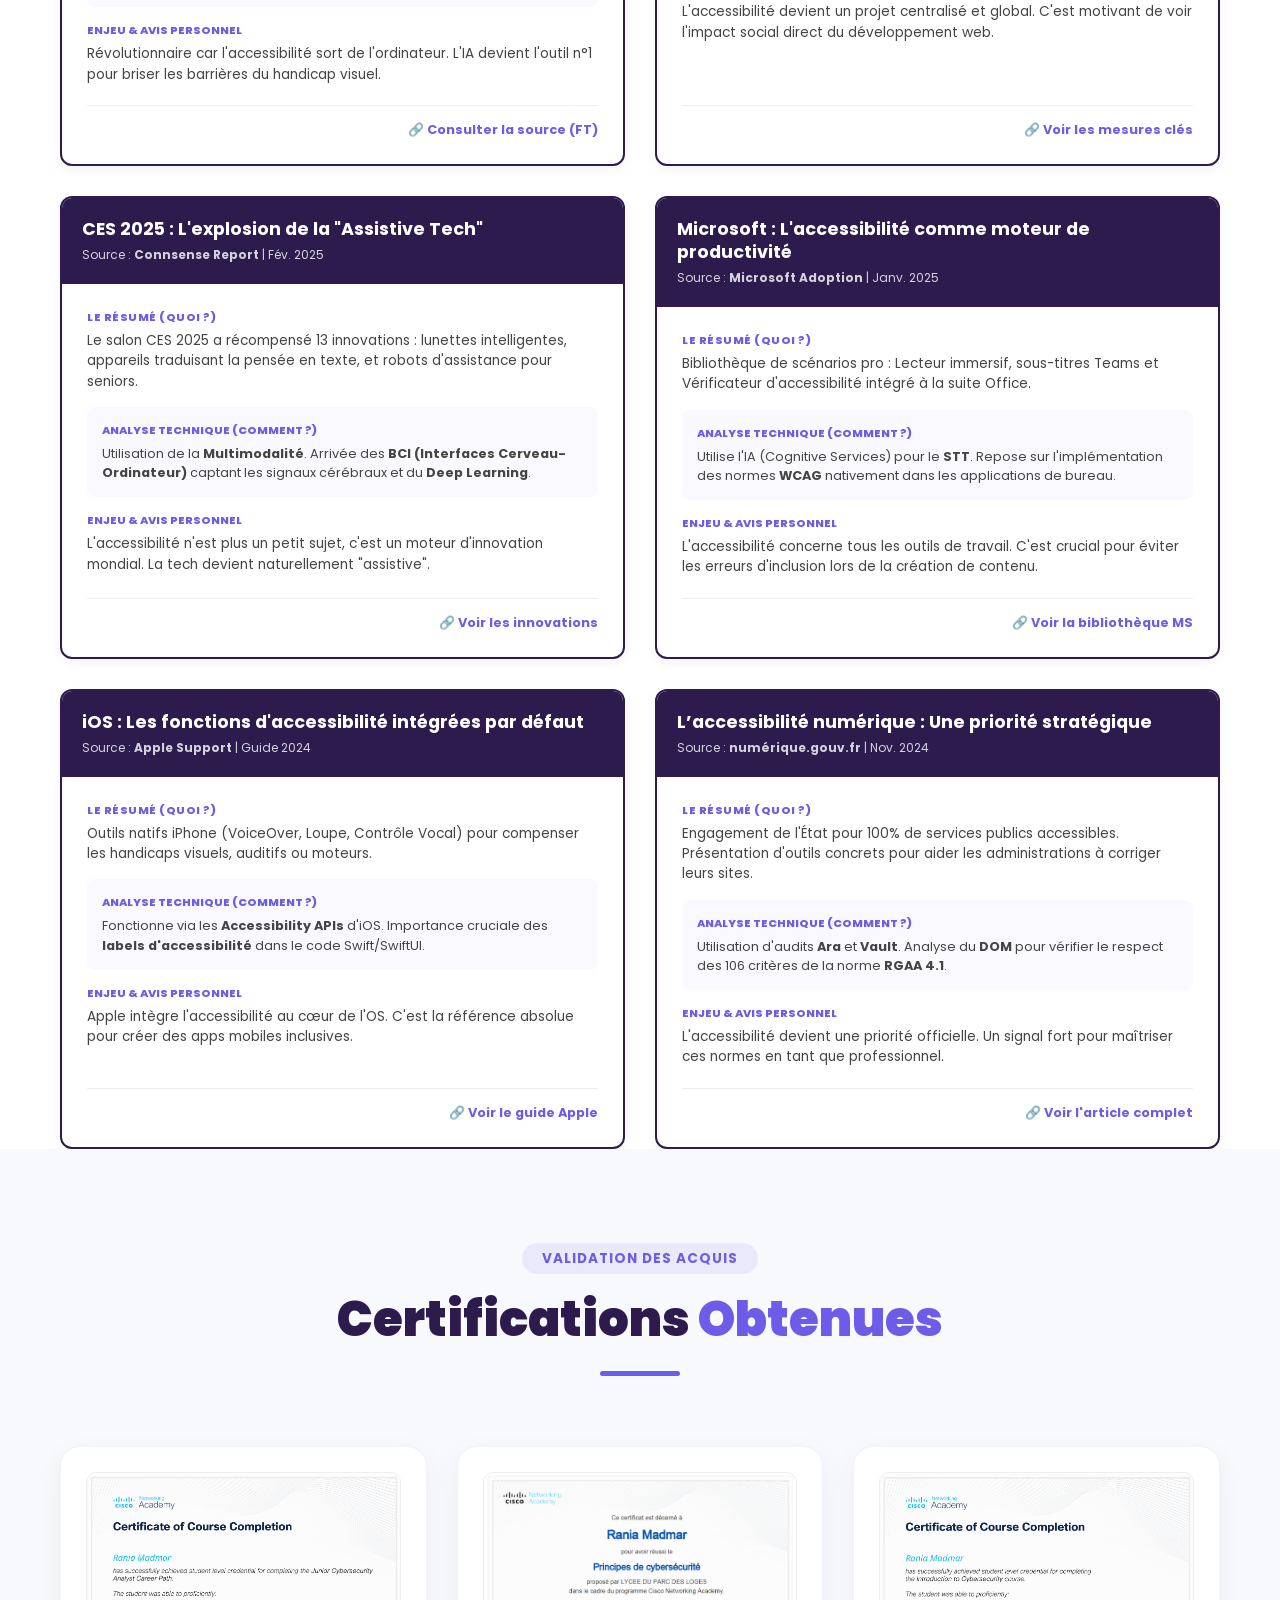
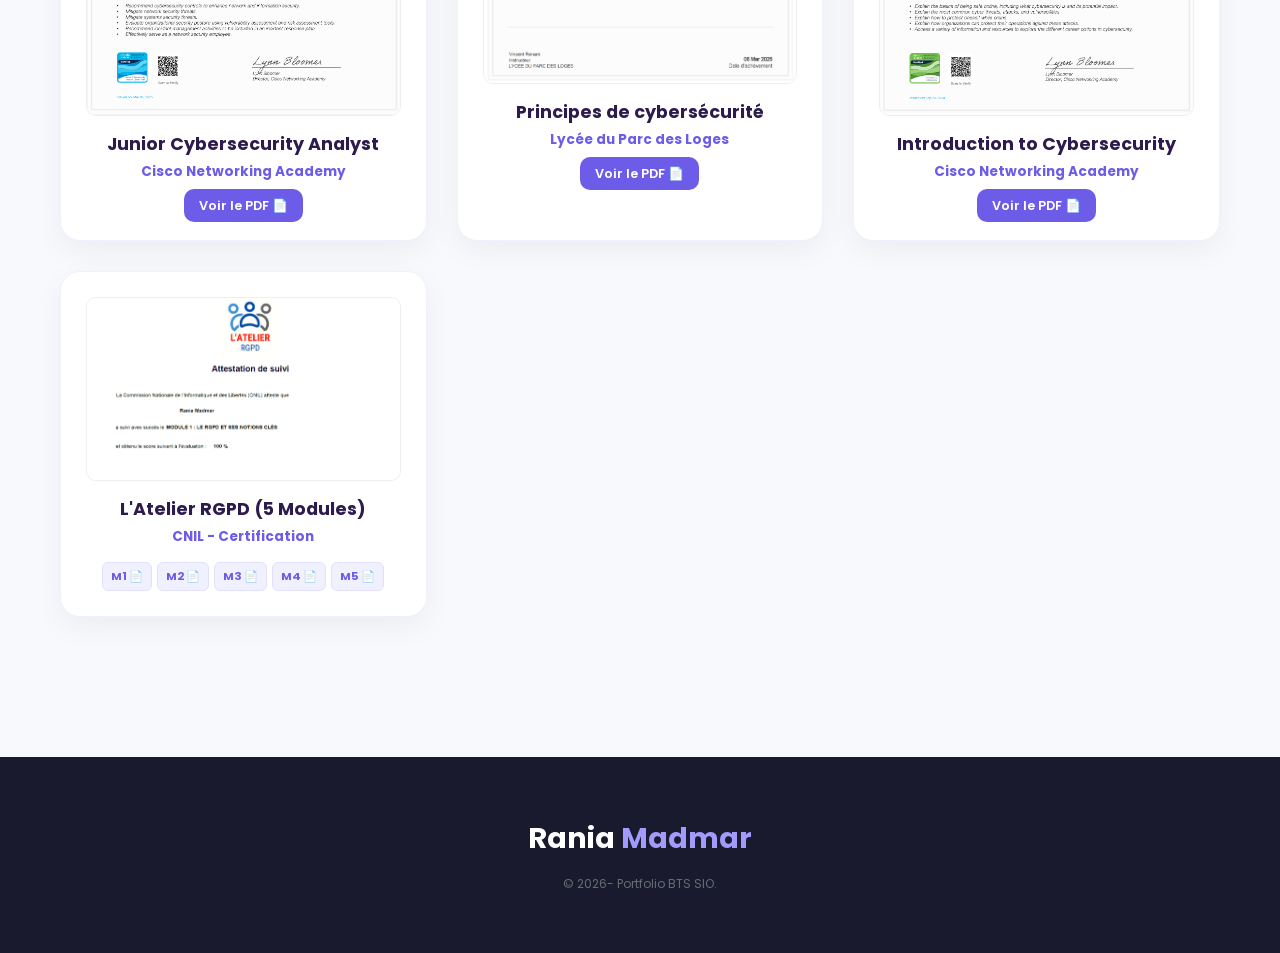
==== commit 659db1d4: "Add files via upload" ====
--- a/index.html
+++ b/index.html
@@ -1348,8 +1348,7 @@
             <span style="font-size: 0.85rem; background: rgba(108, 92, 231, 0.1); color: #6c5ce7; padding: 6px 20px; border-radius: 20px; font-weight: 700; letter-spacing: 1px;">VALIDATION DES ACQUIS</span>
             <h2 style="font-size: 3rem; font-weight: 900; color: #2d1b4e; margin: 15px 0;">Certifications <span style="color: #6c5ce7;">Obtenues</span></h2>
             <div style="width: 80px; height: 5px; background: #6c5ce7; border-radius: 10px; margin: 0 auto;"></div>
-        </div>
-<div style="display: grid; grid-template-columns: repeat(auto-fit, minmax(300px, 1fr)); gap: 30px; max-width: 1200px; margin: 40px auto; padding: 0 20px;">
+        </div><div style="display: grid; grid-template-columns: repeat(auto-fit, minmax(300px, 1fr)); gap: 30px; max-width: 1200px; margin: 40px auto; padding: 0 20px;">
 
   <a href="certification1.pdf" target="_blank" style="text-decoration: none; transition: transform 0.3s ease;">
     <div style="background: #fff; border-radius: 20px; padding: 25px; box-shadow: 0 10px 30px rgba(0,0,0,0.05); border: 1px solid #f0f0ff; text-align: center; height: 100%;" onmouseover="this.style.transform='scale(1.02)'" onmouseout="this.style.transform='scale(1)'">
@@ -1378,6 +1377,20 @@
     </div>
   </a>
 
+  <div style="background: #fff; border-radius: 20px; padding: 25px; box-shadow: 0 10px 30px rgba(0,0,0,0.05); border: 1px solid #f0f0ff; text-align: center; height: 100%; display: flex; flex-direction: column;">
+      <img src="certificat4.PNG" alt="Aperçu Atelier RGPD CNIL" style="width: 100%; border-radius: 10px; margin-bottom: 15px; border: 1px solid #eee;">
+      <h3 style="color: #2d1b4e; font-size: 1.1rem; margin-bottom: 5px;">L'Atelier RGPD (5 Modules)</h3>
+      <p style="color: #6c5ce7; font-weight: 700; font-size: 0.85rem; margin-bottom: 15px;">CNIL - Certification</p>
+      
+      <div style="display: flex; flex-wrap: wrap; justify-content: center; gap: 5px; margin-top: auto;">
+        <a href="module1.pdf" target="_blank" style="text-decoration: none; background: #f1f0ff; color: #6c5ce7; padding: 5px 8px; border-radius: 6px; font-size: 0.7rem; font-weight: 700; border: 1px solid #e1e0ff;">M1 📄</a>
+        <a href="module2.pdf" target="_blank" style="text-decoration: none; background: #f1f0ff; color: #6c5ce7; padding: 5px 8px; border-radius: 6px; font-size: 0.7rem; font-weight: 700; border: 1px solid #e1e0ff;">M2 📄</a>
+        <a href="module3.pdf" target="_blank" style="text-decoration: none; background: #f1f0ff; color: #6c5ce7; padding: 5px 8px; border-radius: 6px; font-size: 0.7rem; font-weight: 700; border: 1px solid #e1e0ff;">M3 📄</a>
+        <a href="module4.pdf" target="_blank" style="text-decoration: none; background: #f1f0ff; color: #6c5ce7; padding: 5px 8px; border-radius: 6px; font-size: 0.7rem; font-weight: 700; border: 1px solid #e1e0ff;">M4 📄</a>
+        <a href="module5.pdf" target="_blank" style="text-decoration: none; background: #f1f0ff; color: #6c5ce7; padding: 5px 8px; border-radius: 6px; font-size: 0.7rem; font-weight: 700; border: 1px solid #e1e0ff;">M5 📄</a>
+      </div>
+  </div>
+
 </div>
 
 </div>
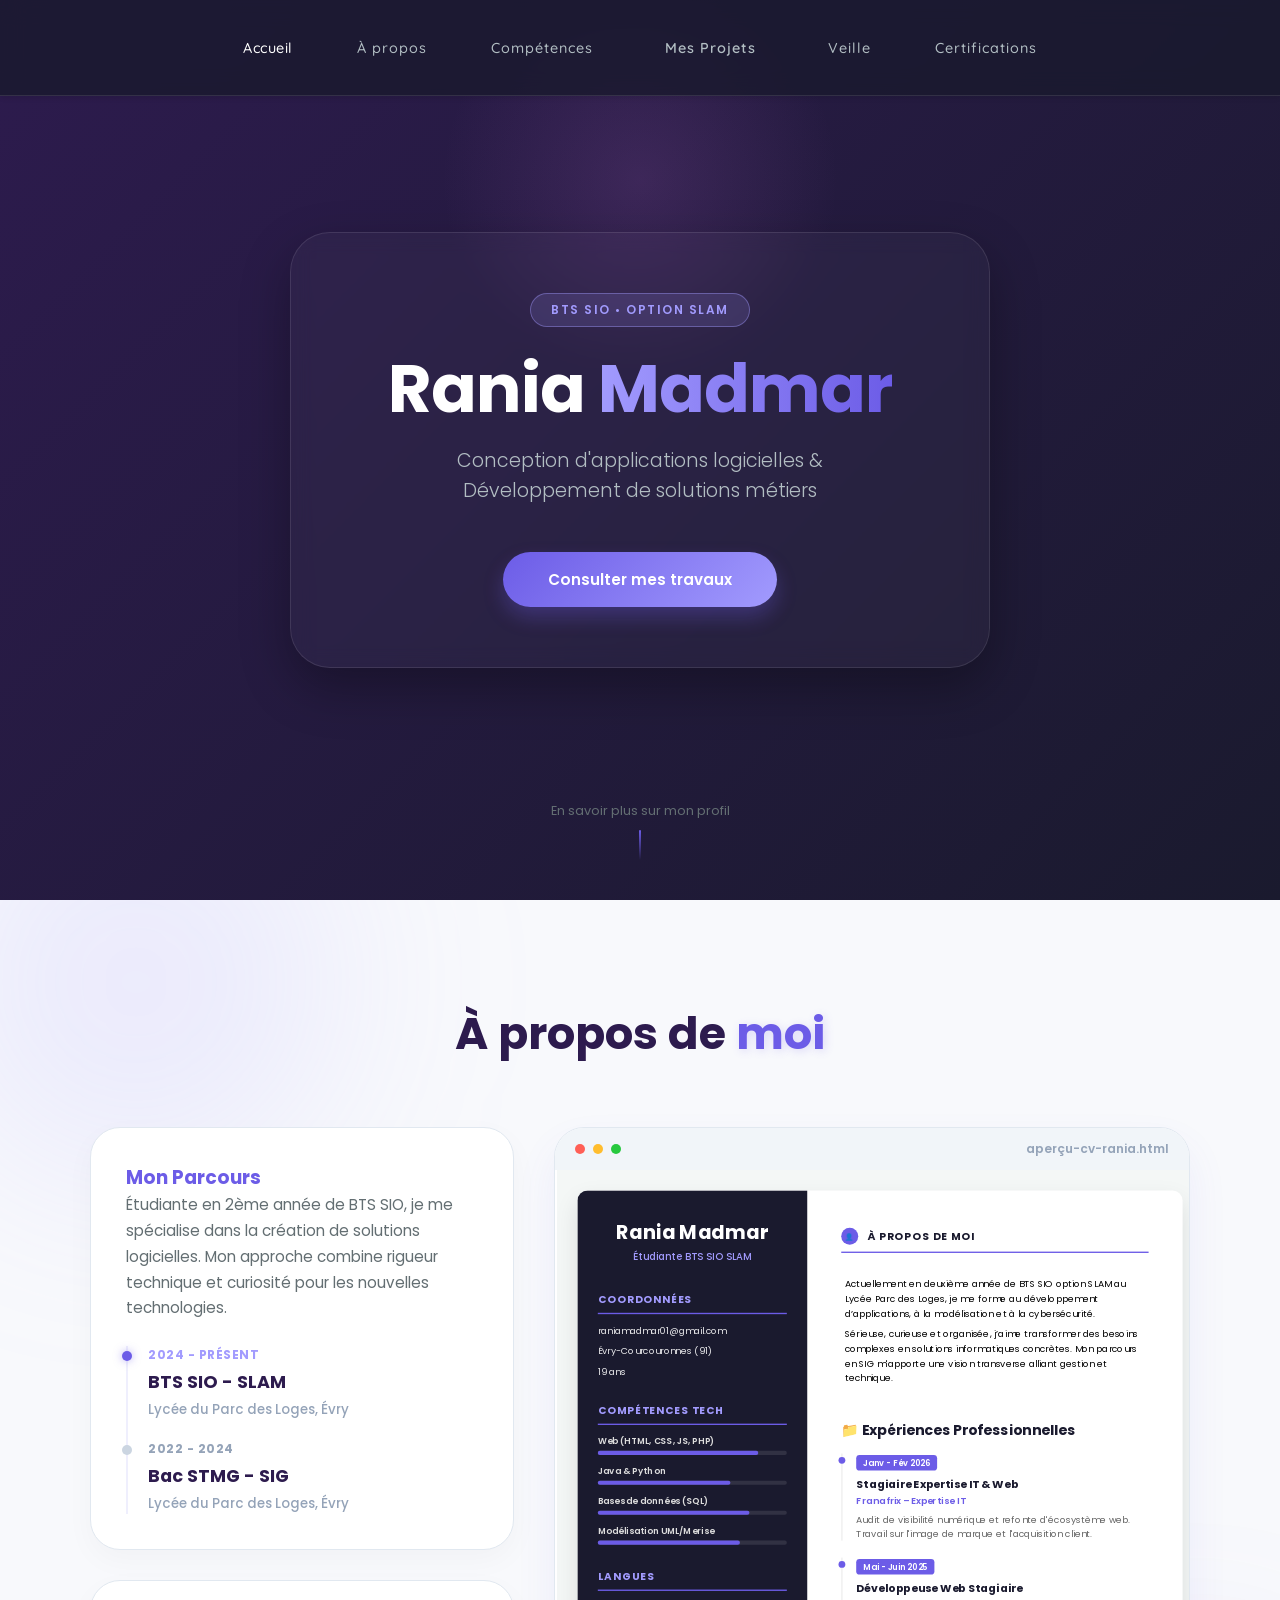
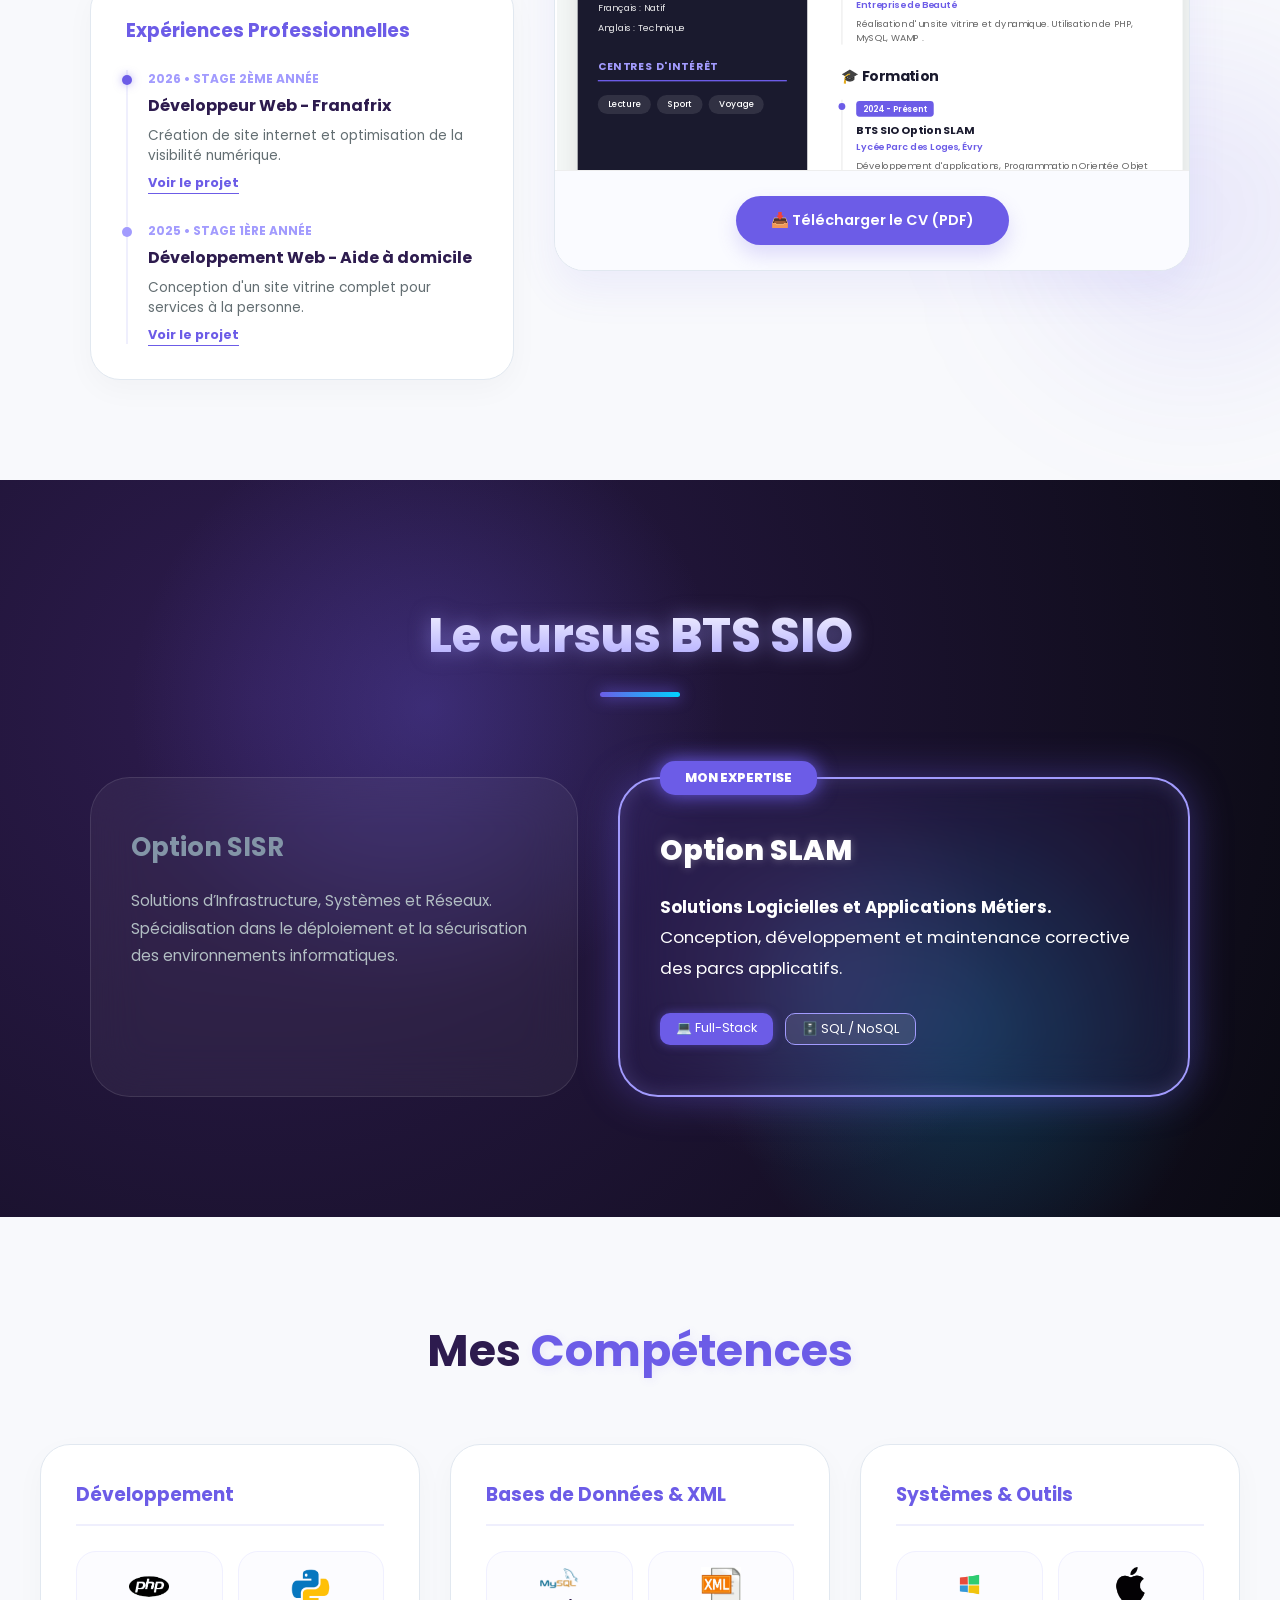
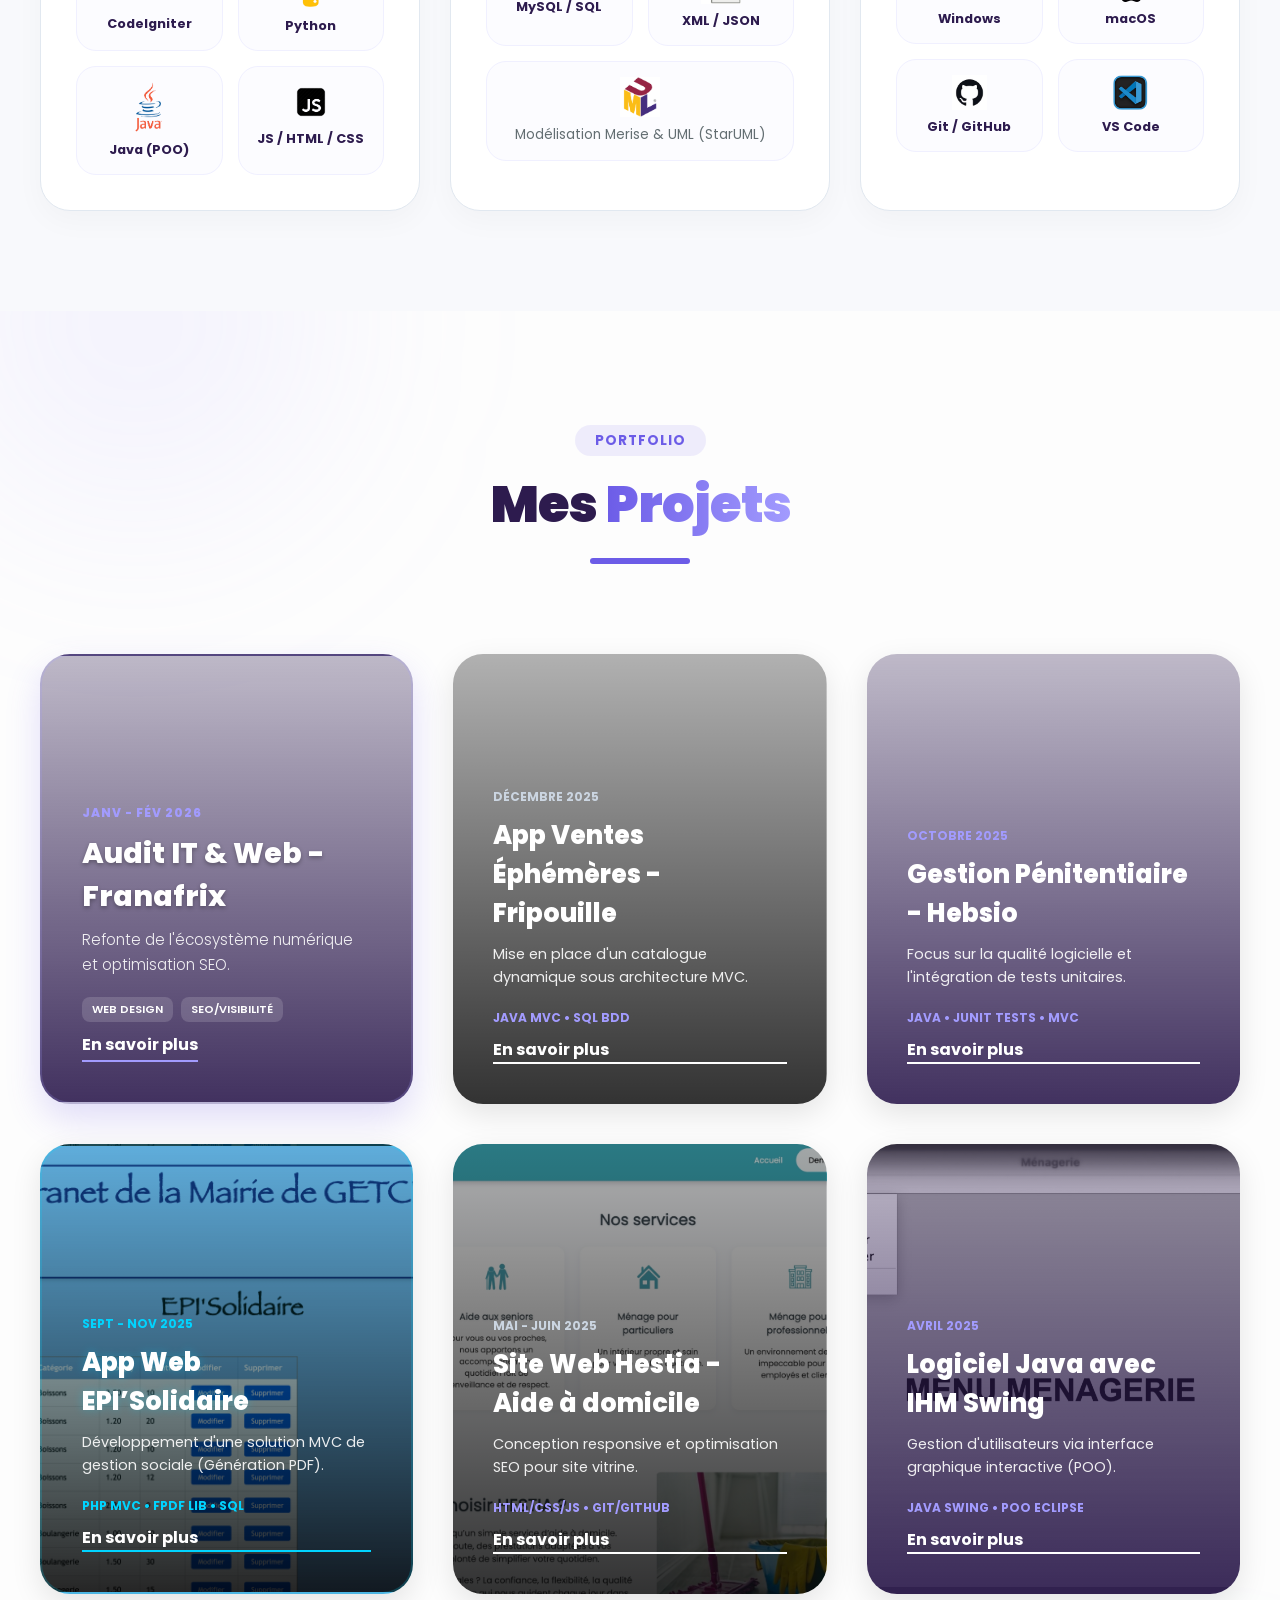
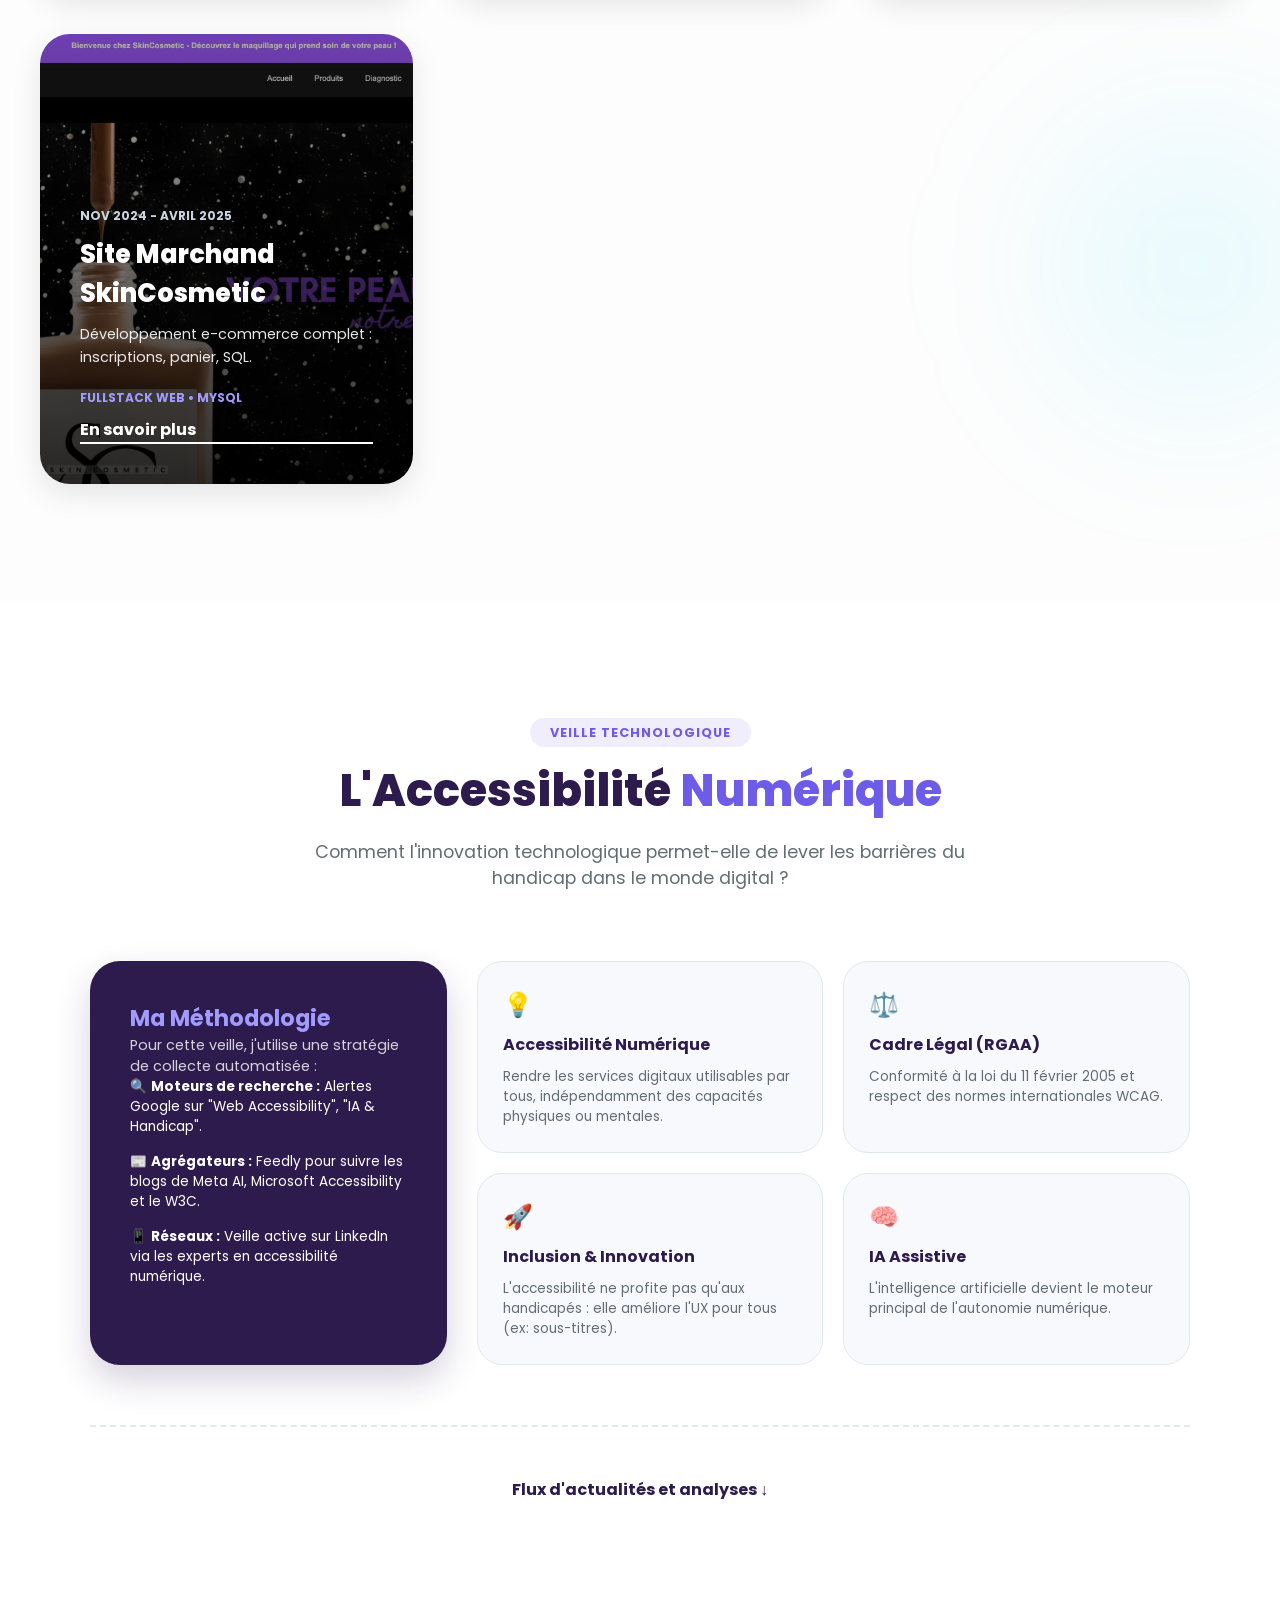
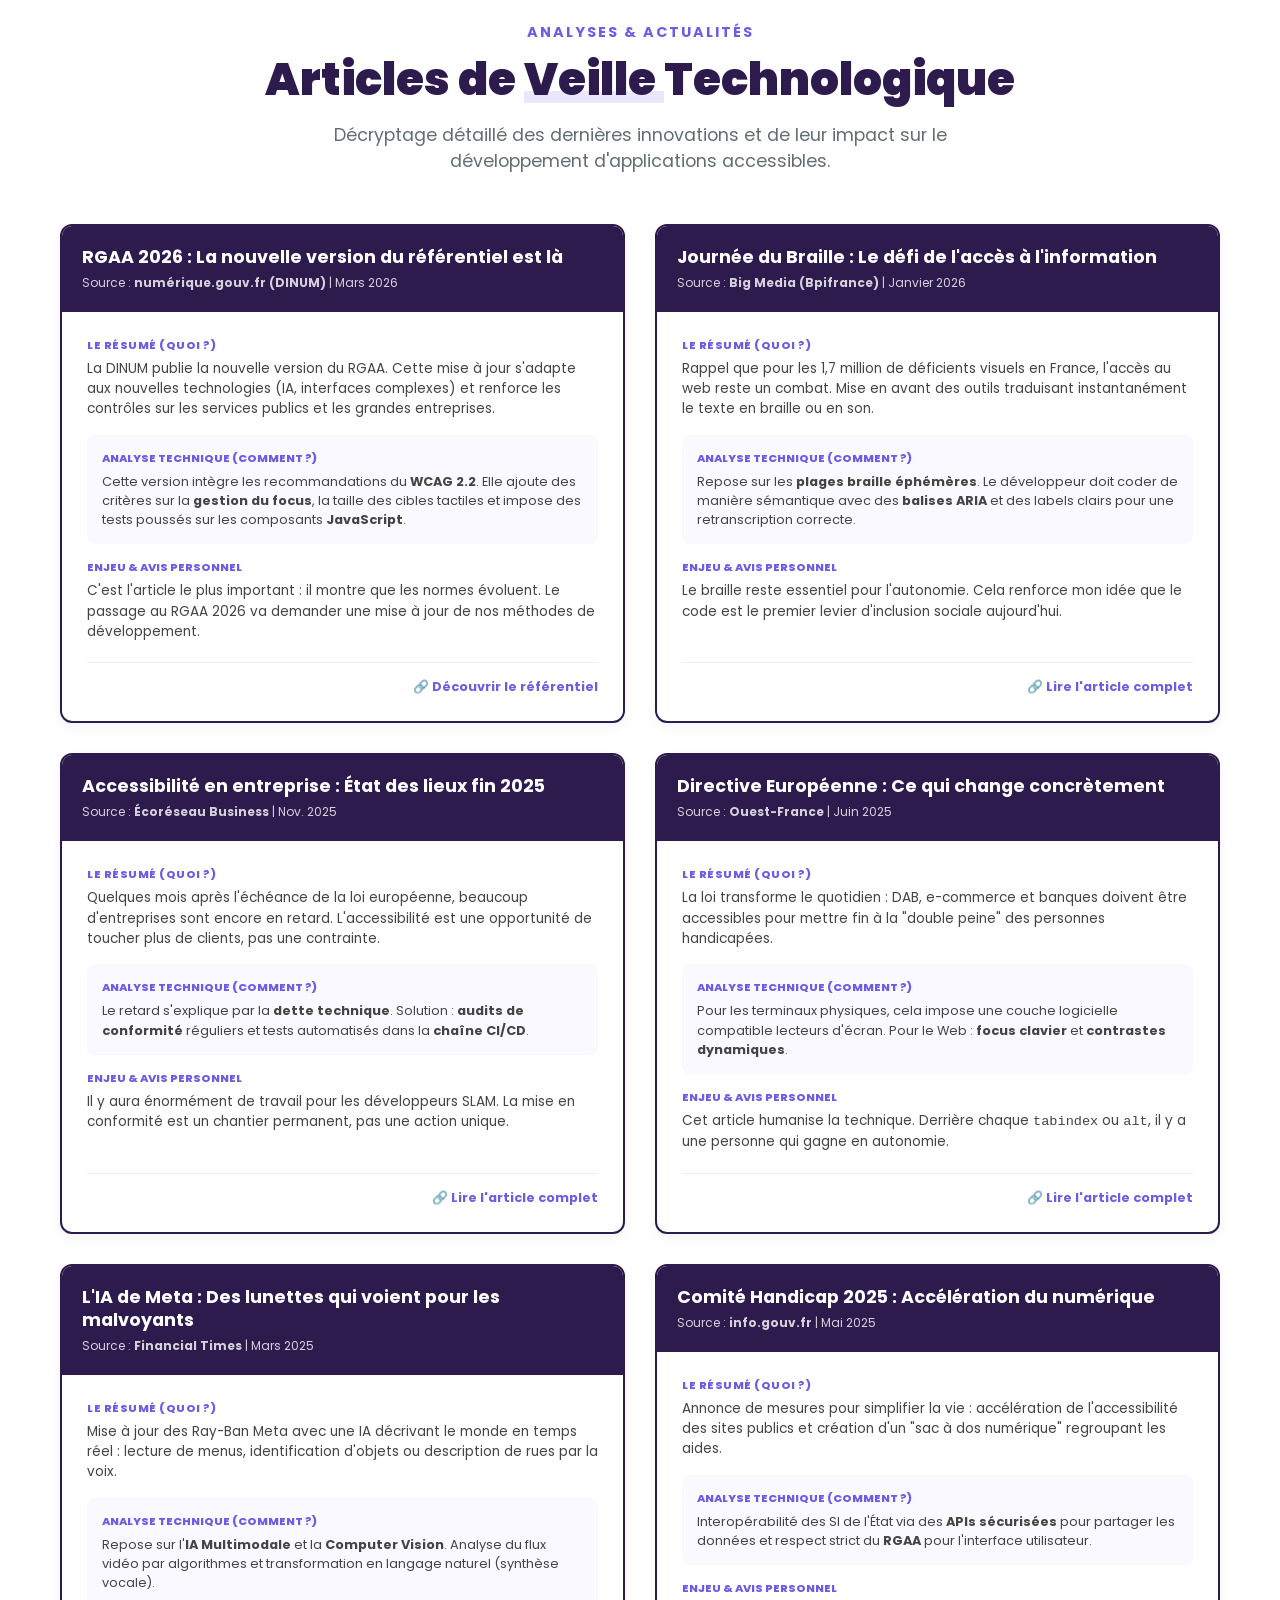
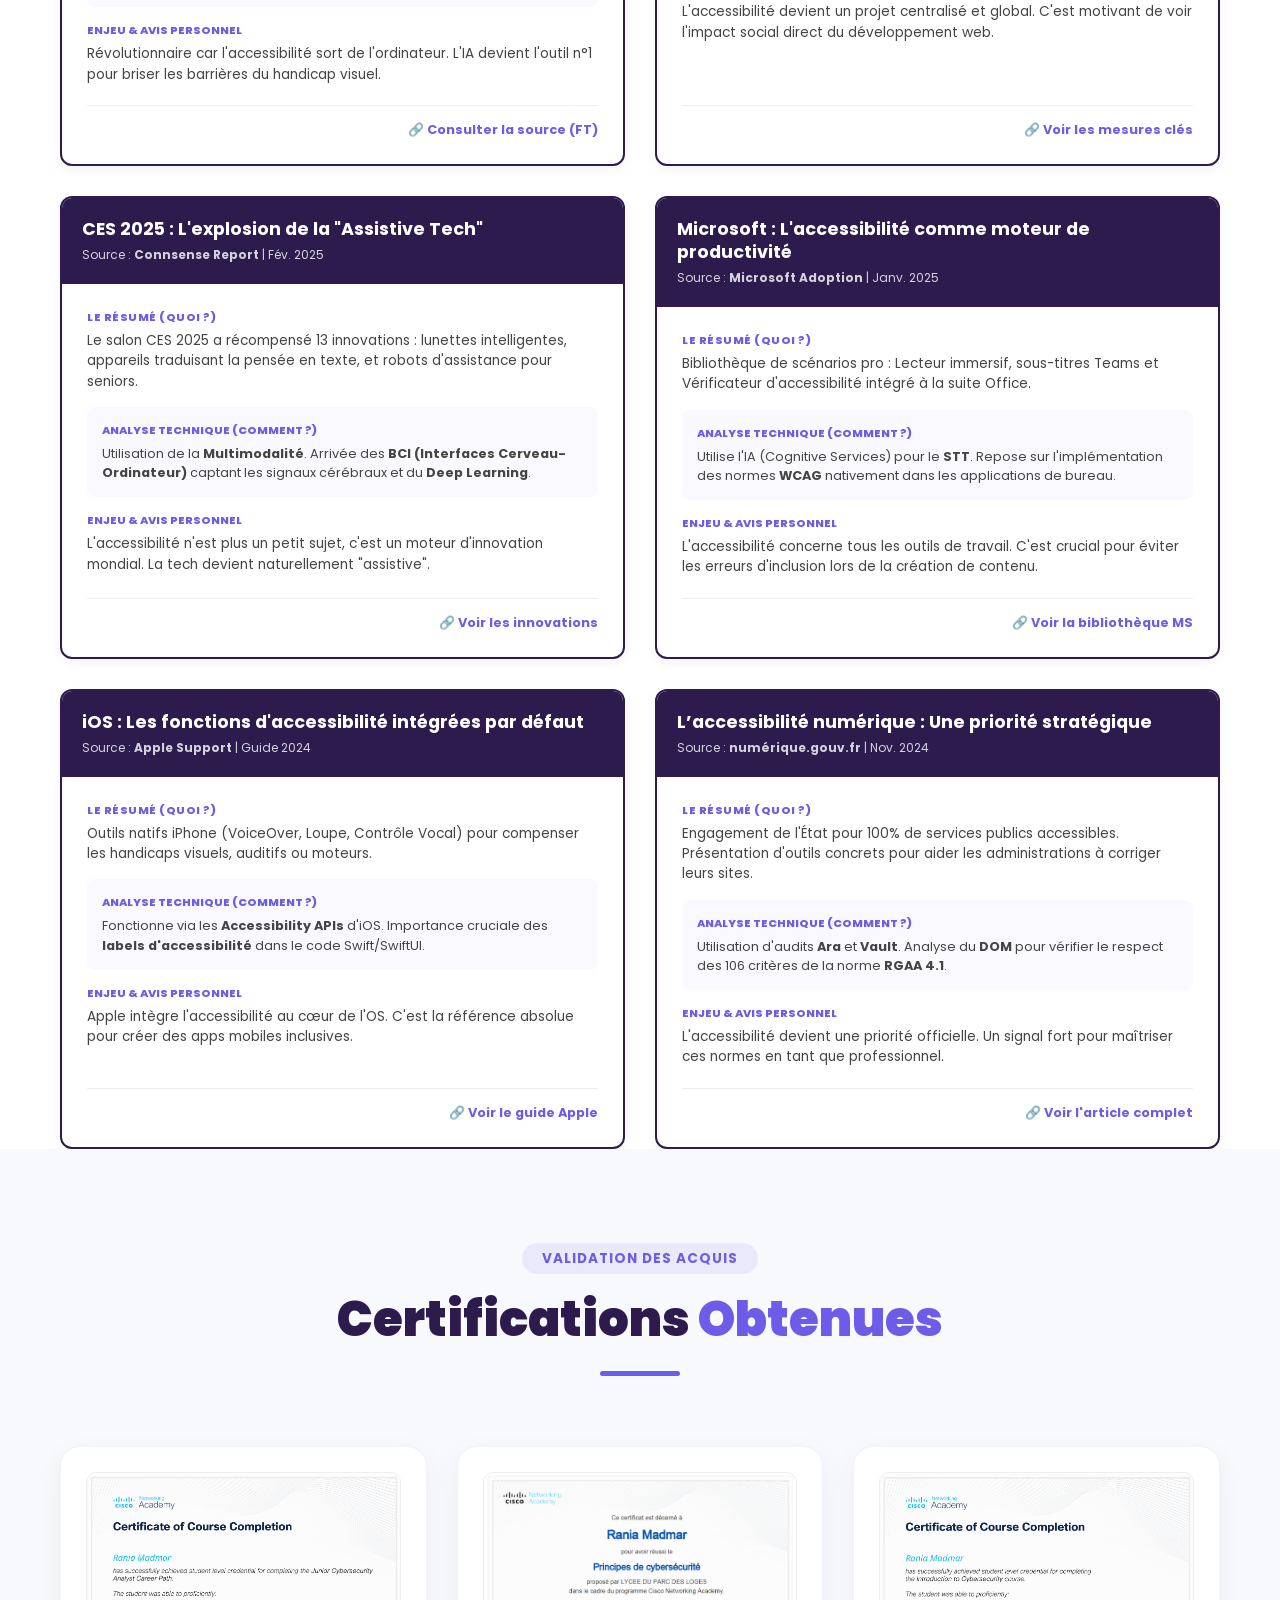
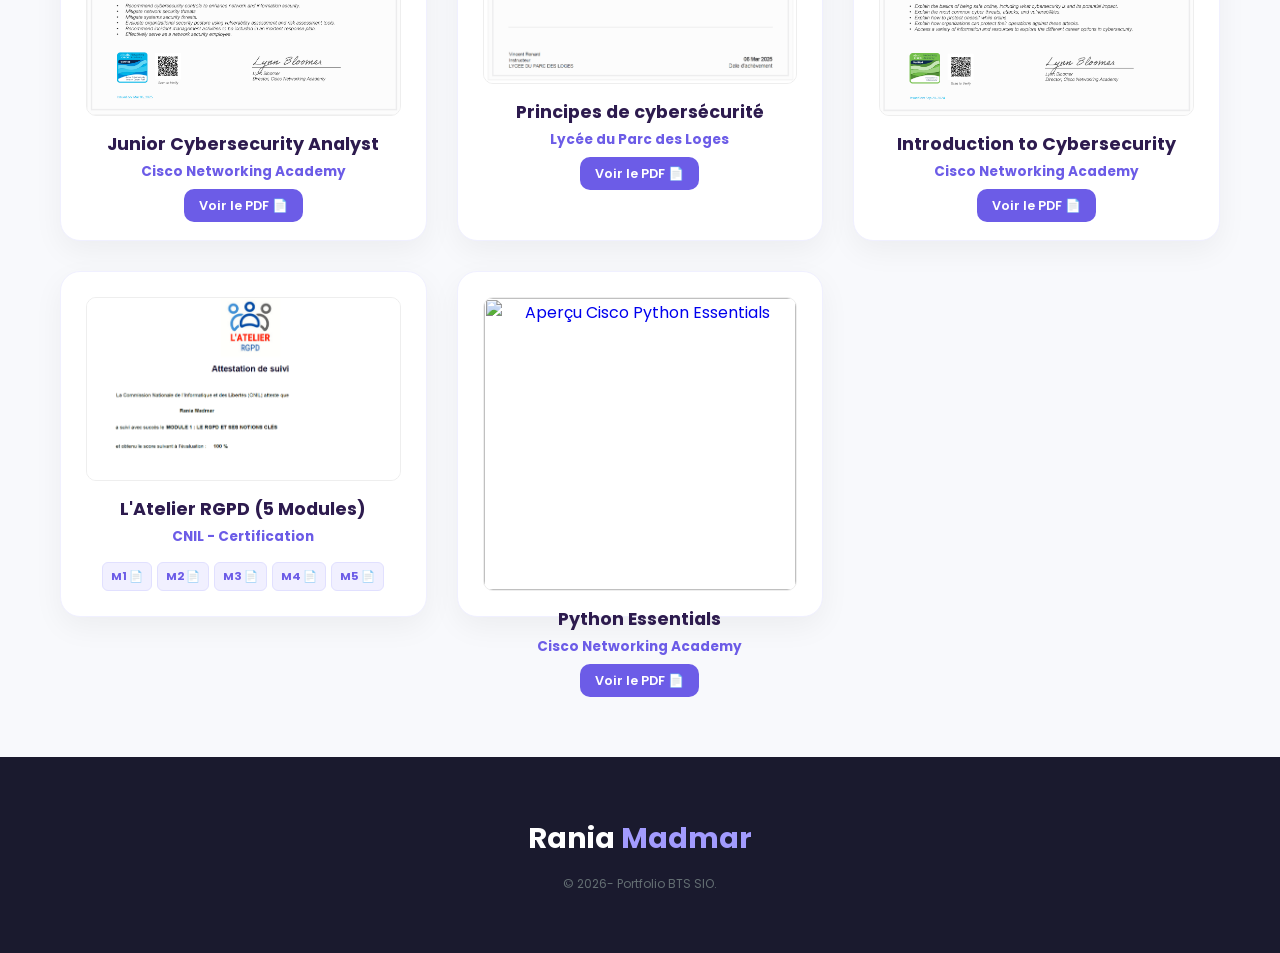
==== commit 9986b2c3: "Update index.html" ====
--- a/index.html
+++ b/index.html
@@ -1390,6 +1390,15 @@
         <a href="module5.pdf" target="_blank" style="text-decoration: none; background: #f1f0ff; color: #6c5ce7; padding: 5px 8px; border-radius: 6px; font-size: 0.7rem; font-weight: 700; border: 1px solid #e1e0ff;">M5 📄</a>
       </div>
   </div>
+          
+  <a href="certification5.pdf" target="_blank" style="text-decoration: none; transition: transform 0.3s ease;">
+  <div style="background: #fff; border-radius: 20px; padding: 25px; box-shadow: 0 10px 30px rgba(0,0,0,0.05); border: 1px solid #f0f0ff; text-align: center; height: 100%;" onmouseover="this.style.transform='scale(1.02)'" onmouseout="this.style.transform='scale(1)'">
+    <img src="certificat5.png" alt="Aperçu Cisco Python Essentials" style="width: 100%; border-radius: 10px; margin-bottom: 15px; border: 1px solid #eee;">
+    <h3 style="color: #2d1b4e; font-size: 1.1rem; margin-bottom: 5px;">Python Essentials</h3>
+    <p style="color: #6c5ce7; font-weight: 700; font-size: 0.85rem; margin-bottom: 15px;">Cisco Networking Academy</p>
+    <span style="background: #6c5ce7; color: white; padding: 8px 15px; border-radius: 10px; font-size: 0.8rem; font-weight: 600;">Voir le PDF 📄</span>
+  </div>
+</a>
 
 </div>
 
@@ -1408,4 +1417,4 @@
 
 </body>
 
-</html>+</html>
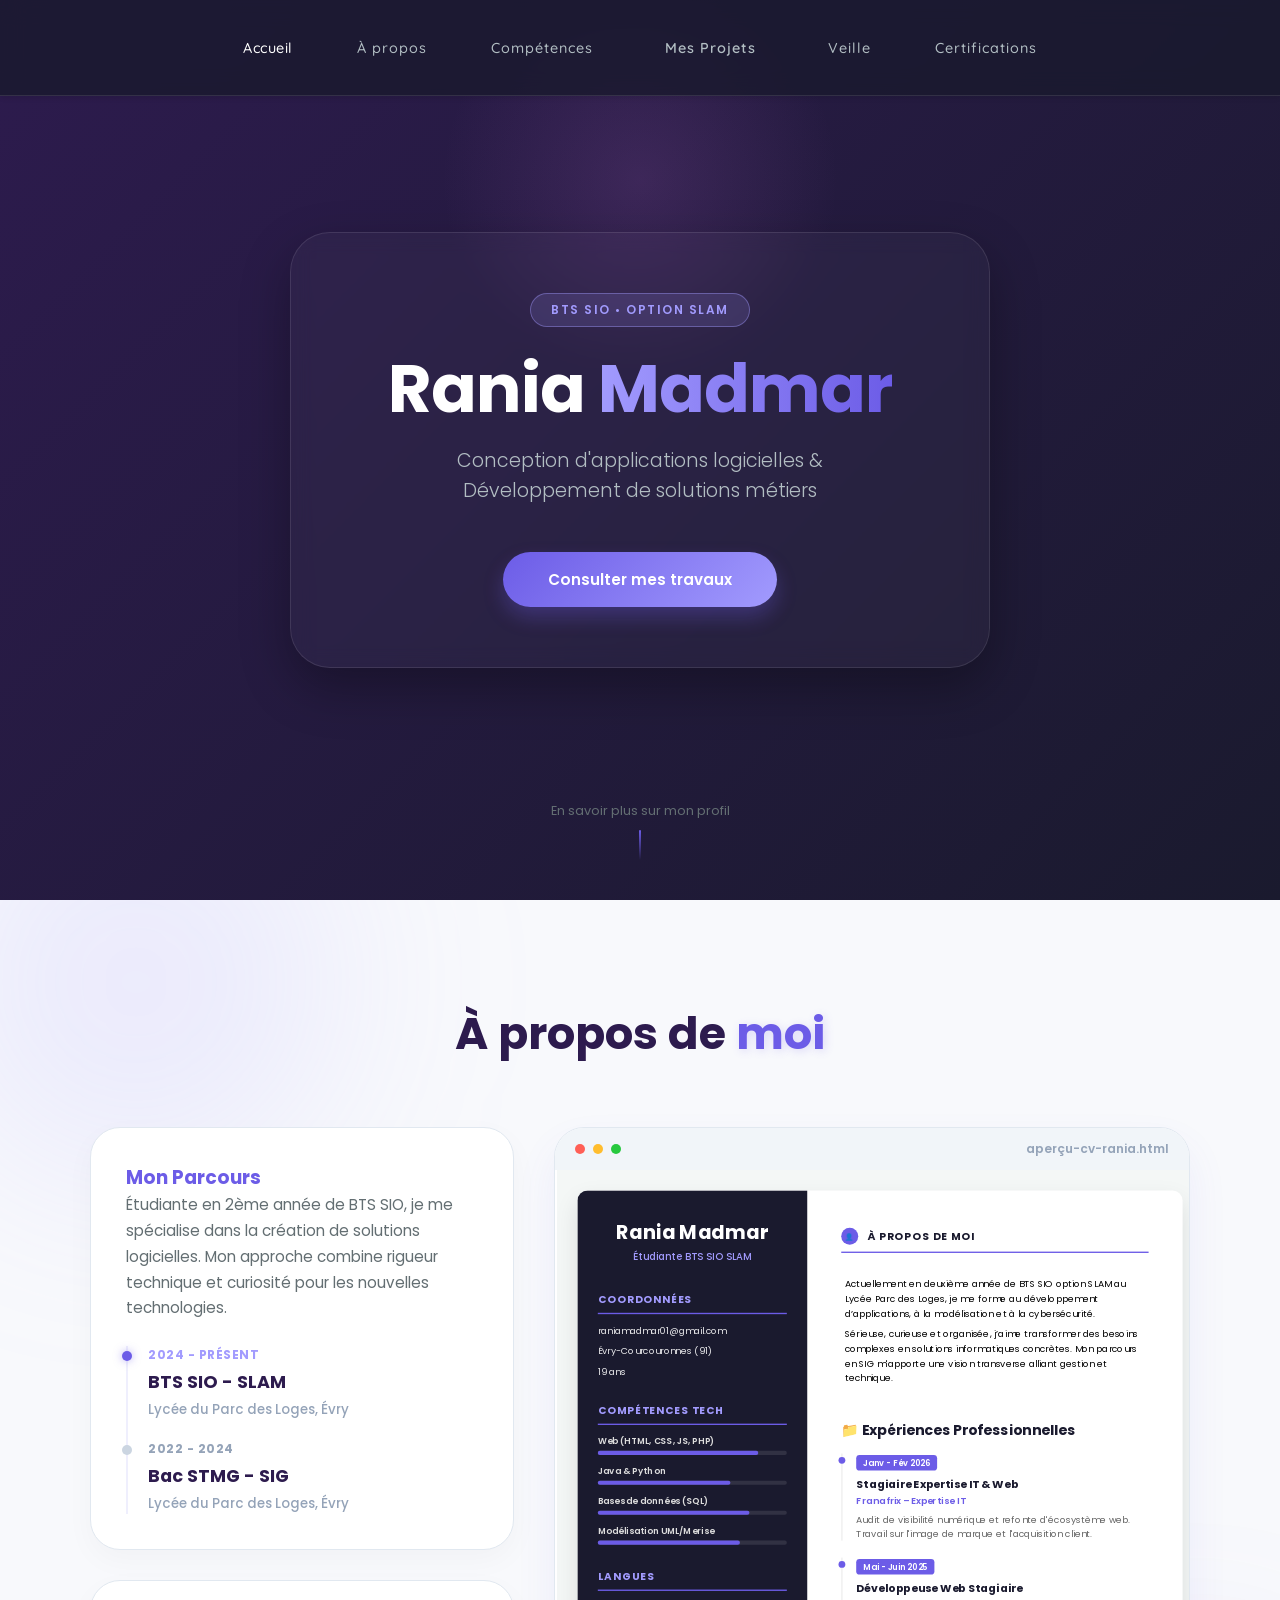
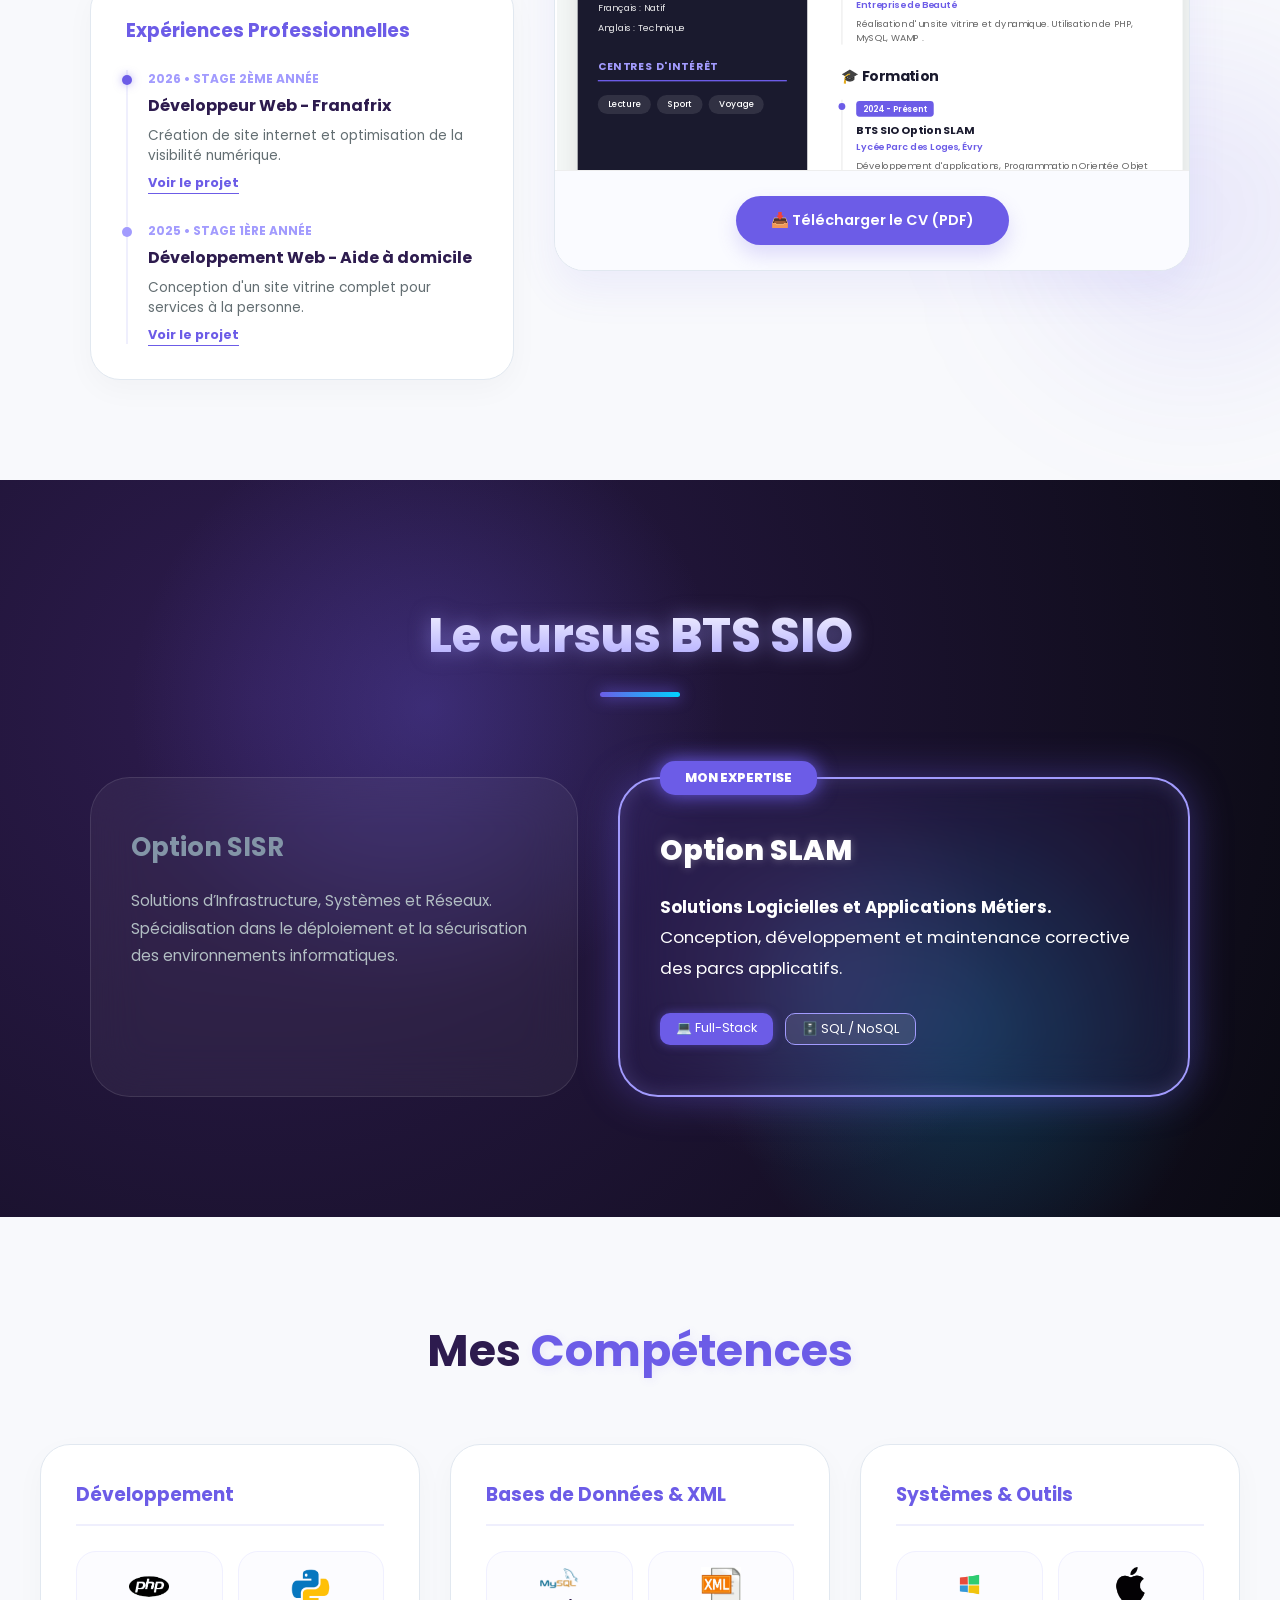
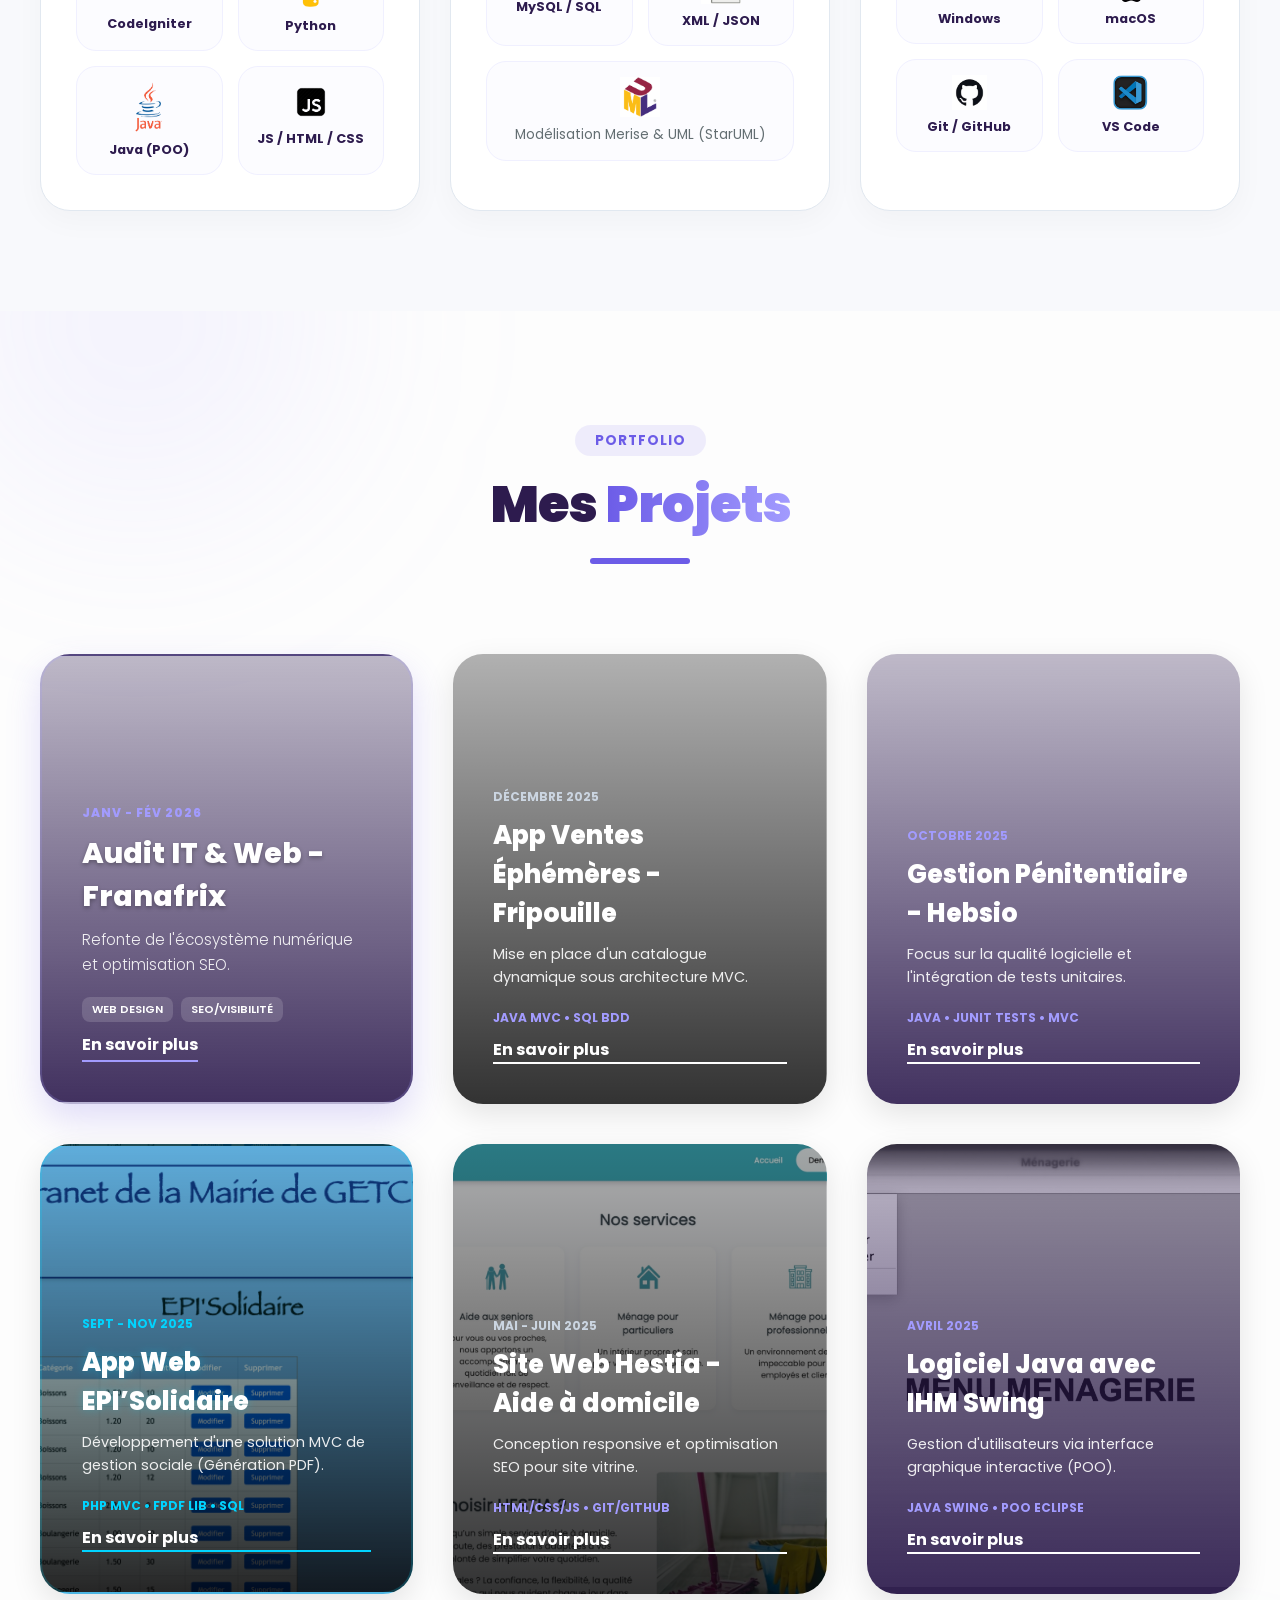
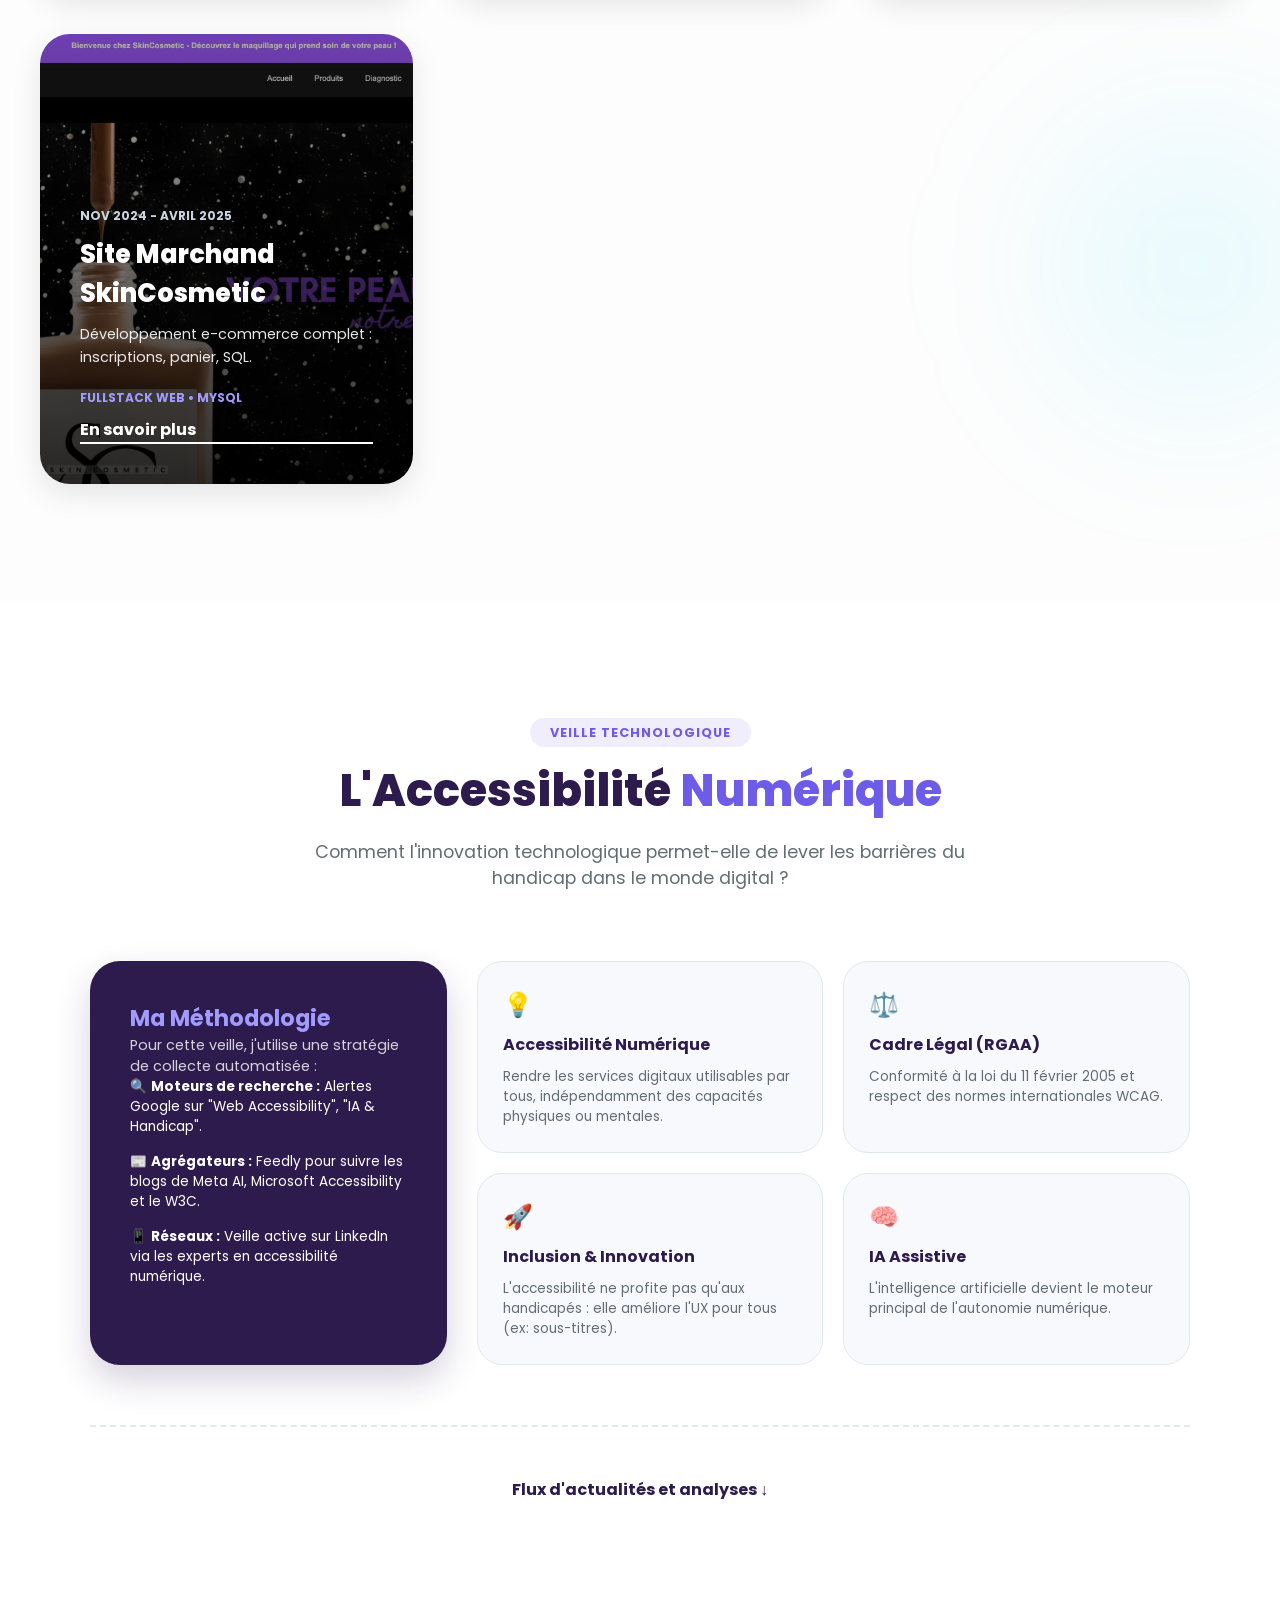
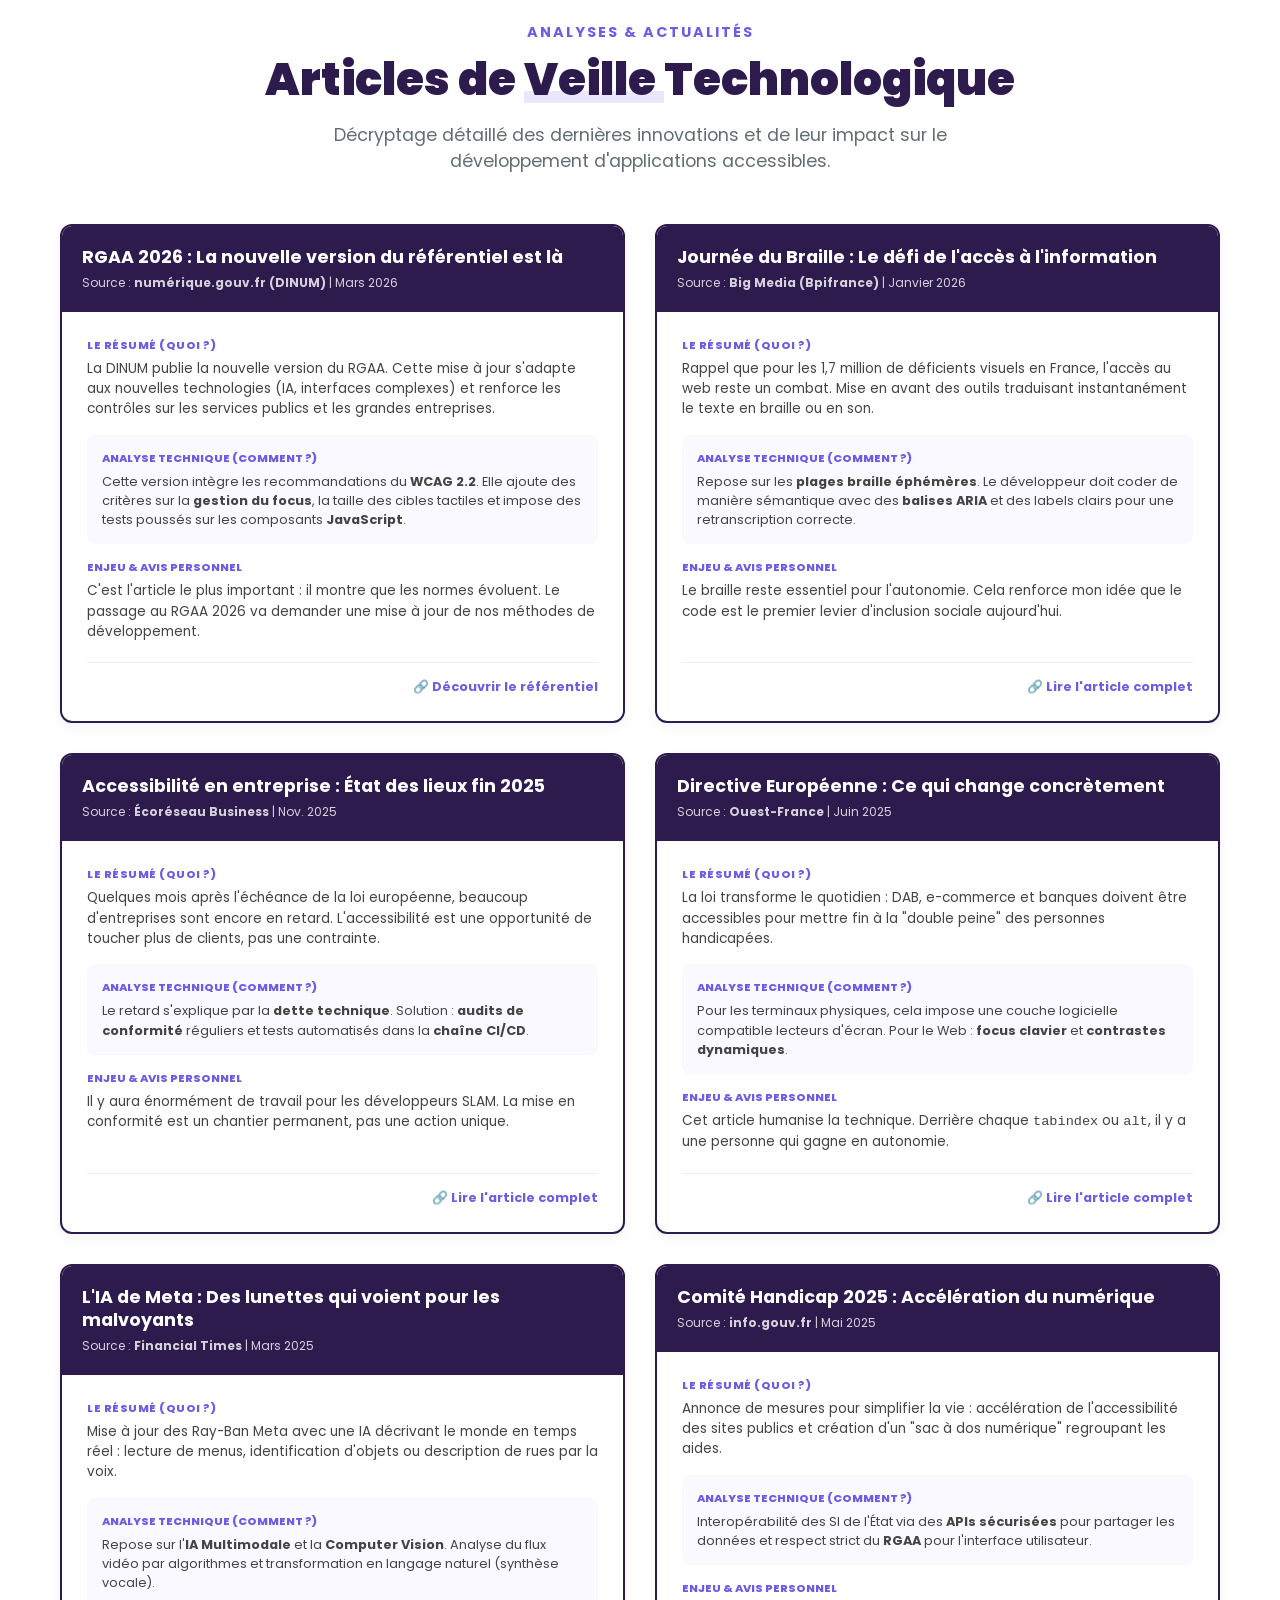
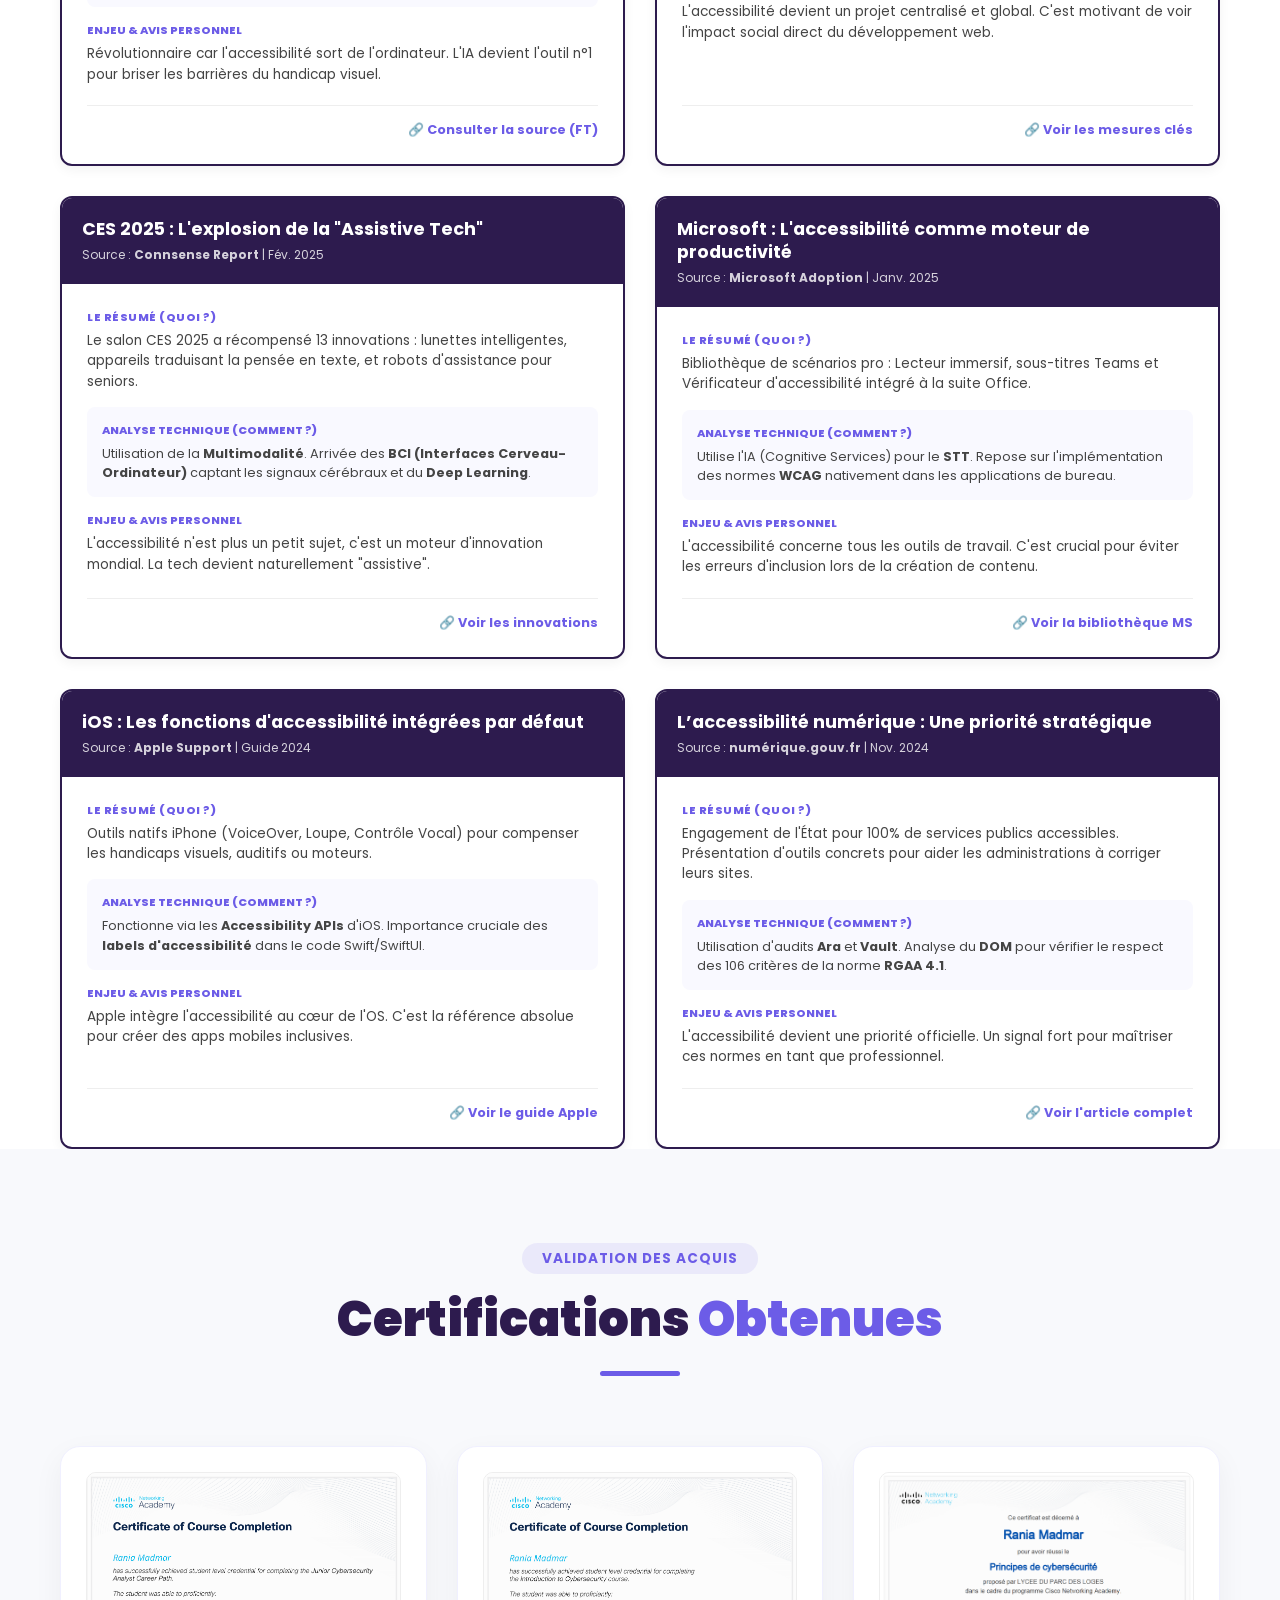
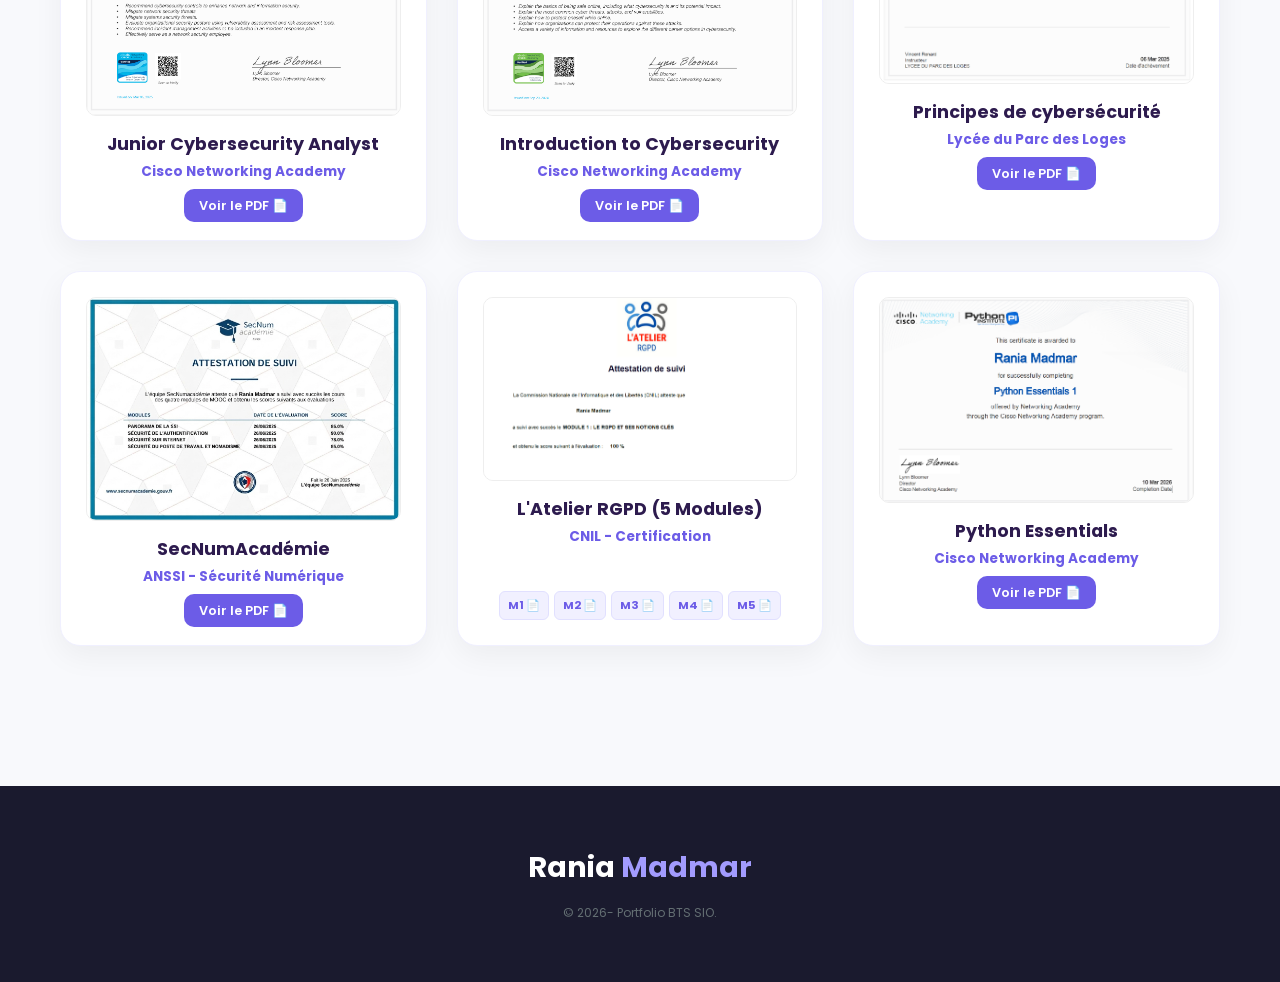
==== commit a8121ad0: "Add files via upload" ====
--- a/index.html
+++ b/index.html
@@ -1359,6 +1359,16 @@
     </div>
   </a>
 
+  
+  <a href="certification3.pdf" target="_blank" style="text-decoration: none; transition: transform 0.3s ease;">
+    <div style="background: #fff; border-radius: 20px; padding: 25px; box-shadow: 0 10px 30px rgba(0,0,0,0.05); border: 1px solid #f0f0ff; text-align: center; height: 100%;" onmouseover="this.style.transform='scale(1.02)'" onmouseout="this.style.transform='scale(1)'">
+      <img src="certificat3.PNG" alt="Aperçu Introduction to Cybersecurity" style="width: 100%; border-radius: 10px; margin-bottom: 15px; border: 1px solid #eee;">
+      <h3 style="color: #2d1b4e; font-size: 1.1rem; margin-bottom: 5px;">Introduction to Cybersecurity</h3>
+      <p style="color: #6c5ce7; font-weight: 700; font-size: 0.85rem; margin-bottom: 15px;">Cisco Networking Academy</p>
+      <span style="background: #6c5ce7; color: white; padding: 8px 15px; border-radius: 10px; font-size: 0.8rem; font-weight: 600;">Voir le PDF 📄</span>
+    </div>
+  </a>
+
   <a href="certification2.pdf" target="_blank" style="text-decoration: none; transition: transform 0.3s ease;">
     <div style="background: #fff; border-radius: 20px; padding: 25px; box-shadow: 0 10px 30px rgba(0,0,0,0.05); border: 1px solid #f0f0ff; text-align: center; height: 100%;" onmouseover="this.style.transform='scale(1.02)'" onmouseout="this.style.transform='scale(1)'">
       <img src="certificat2.PNG" alt="Aperçu Principes de cybersécurité" style="width: 100%; border-radius: 10px; margin-bottom: 15px; border: 1px solid #eee;">
@@ -1367,15 +1377,15 @@
       <span style="background: #6c5ce7; color: white; padding: 8px 15px; border-radius: 10px; font-size: 0.8rem; font-weight: 600;">Voir le PDF 📄</span>
     </div>
   </a>
-
-  <a href="certification3.pdf" target="_blank" style="text-decoration: none; transition: transform 0.3s ease;">
-    <div style="background: #fff; border-radius: 20px; padding: 25px; box-shadow: 0 10px 30px rgba(0,0,0,0.05); border: 1px solid #f0f0ff; text-align: center; height: 100%;" onmouseover="this.style.transform='scale(1.02)'" onmouseout="this.style.transform='scale(1)'">
-      <img src="certificat3.PNG" alt="Aperçu Introduction to Cybersecurity" style="width: 100%; border-radius: 10px; margin-bottom: 15px; border: 1px solid #eee;">
-      <h3 style="color: #2d1b4e; font-size: 1.1rem; margin-bottom: 5px;">Introduction to Cybersecurity</h3>
-      <p style="color: #6c5ce7; font-weight: 700; font-size: 0.85rem; margin-bottom: 15px;">Cisco Networking Academy</p>
-      <span style="background: #6c5ce7; color: white; padding: 8px 15px; border-radius: 10px; font-size: 0.8rem; font-weight: 600;">Voir le PDF 📄</span>
-    </div>
-  </a>
+  <a href="certification6.pdf" target="_blank" style="text-decoration: none; transition: transform 0.3s ease;">
+  <div style="background: #fff; border-radius: 20px; padding: 25px; box-shadow: 0 10px 30px rgba(0,0,0,0.05); border: 1px solid #f0f0ff; text-align: center; height: 100%;" onmouseover="this.style.transform='scale(1.02)'" onmouseout="this.style.transform='scale(1)'">
+    <img src="certicat6.png" alt="Aperçu SecNumAcadémie ANSSI" style="width: 100%; border-radius: 10px; margin-bottom: 15px; border: 1px solid #eee;">
+    <h3 style="color: #2d1b4e; font-size: 1.1rem; margin-bottom: 5px;">SecNumAcadémie</h3>
+    <p style="color: #6c5ce7; font-weight: 700; font-size: 0.85rem; margin-bottom: 15px;">ANSSI - Sécurité Numérique</p>
+    <span style="background: #6c5ce7; color: white; padding: 8px 15px; border-radius: 10px; font-size: 0.8rem; font-weight: 600;">Voir le PDF 📄</span>
+  </div>
+</a>
+
 
   <div style="background: #fff; border-radius: 20px; padding: 25px; box-shadow: 0 10px 30px rgba(0,0,0,0.05); border: 1px solid #f0f0ff; text-align: center; height: 100%; display: flex; flex-direction: column;">
       <img src="certificat4.PNG" alt="Aperçu Atelier RGPD CNIL" style="width: 100%; border-radius: 10px; margin-bottom: 15px; border: 1px solid #eee;">
@@ -1390,7 +1400,7 @@
         <a href="module5.pdf" target="_blank" style="text-decoration: none; background: #f1f0ff; color: #6c5ce7; padding: 5px 8px; border-radius: 6px; font-size: 0.7rem; font-weight: 700; border: 1px solid #e1e0ff;">M5 📄</a>
       </div>
   </div>
-          
+
   <a href="certification5.pdf" target="_blank" style="text-decoration: none; transition: transform 0.3s ease;">
   <div style="background: #fff; border-radius: 20px; padding: 25px; box-shadow: 0 10px 30px rgba(0,0,0,0.05); border: 1px solid #f0f0ff; text-align: center; height: 100%;" onmouseover="this.style.transform='scale(1.02)'" onmouseout="this.style.transform='scale(1)'">
     <img src="certificat5.png" alt="Aperçu Cisco Python Essentials" style="width: 100%; border-radius: 10px; margin-bottom: 15px; border: 1px solid #eee;">
@@ -1417,4 +1427,4 @@
 
 </body>
 
-</html>
+</html>
